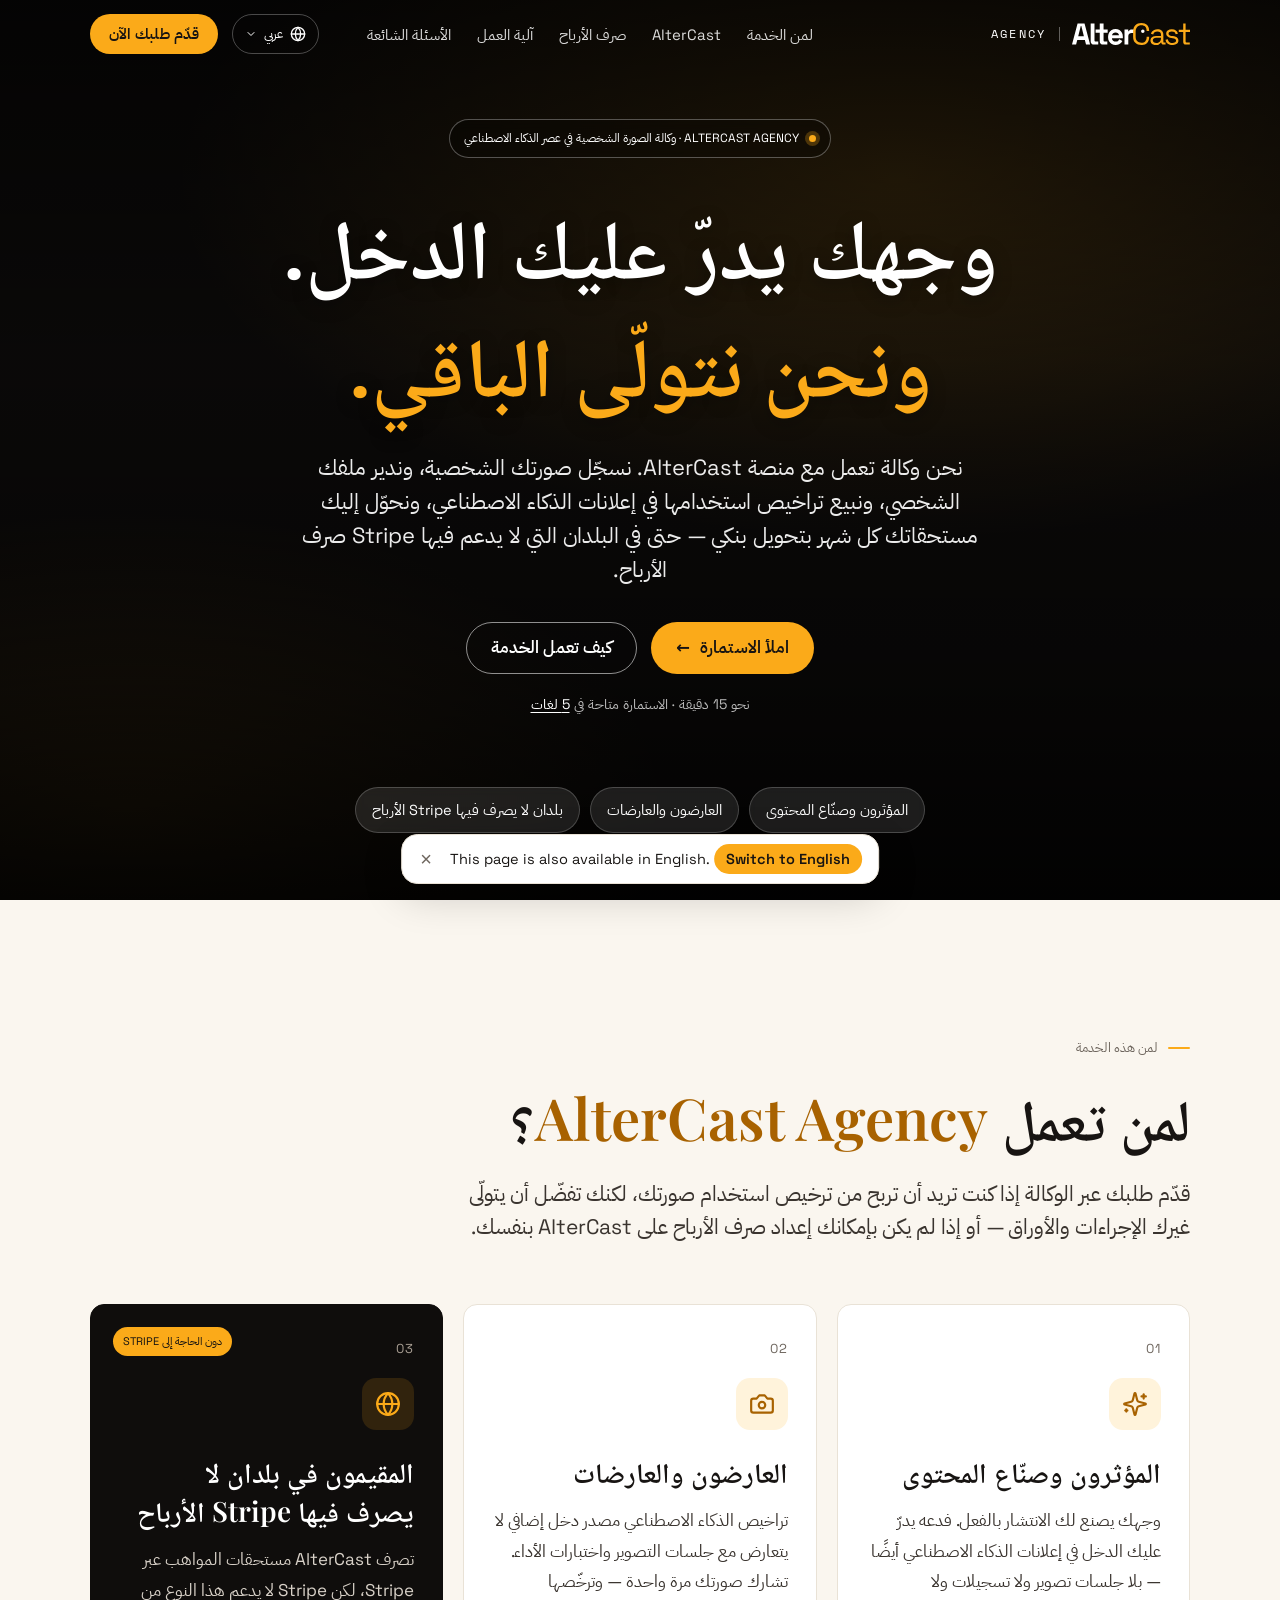
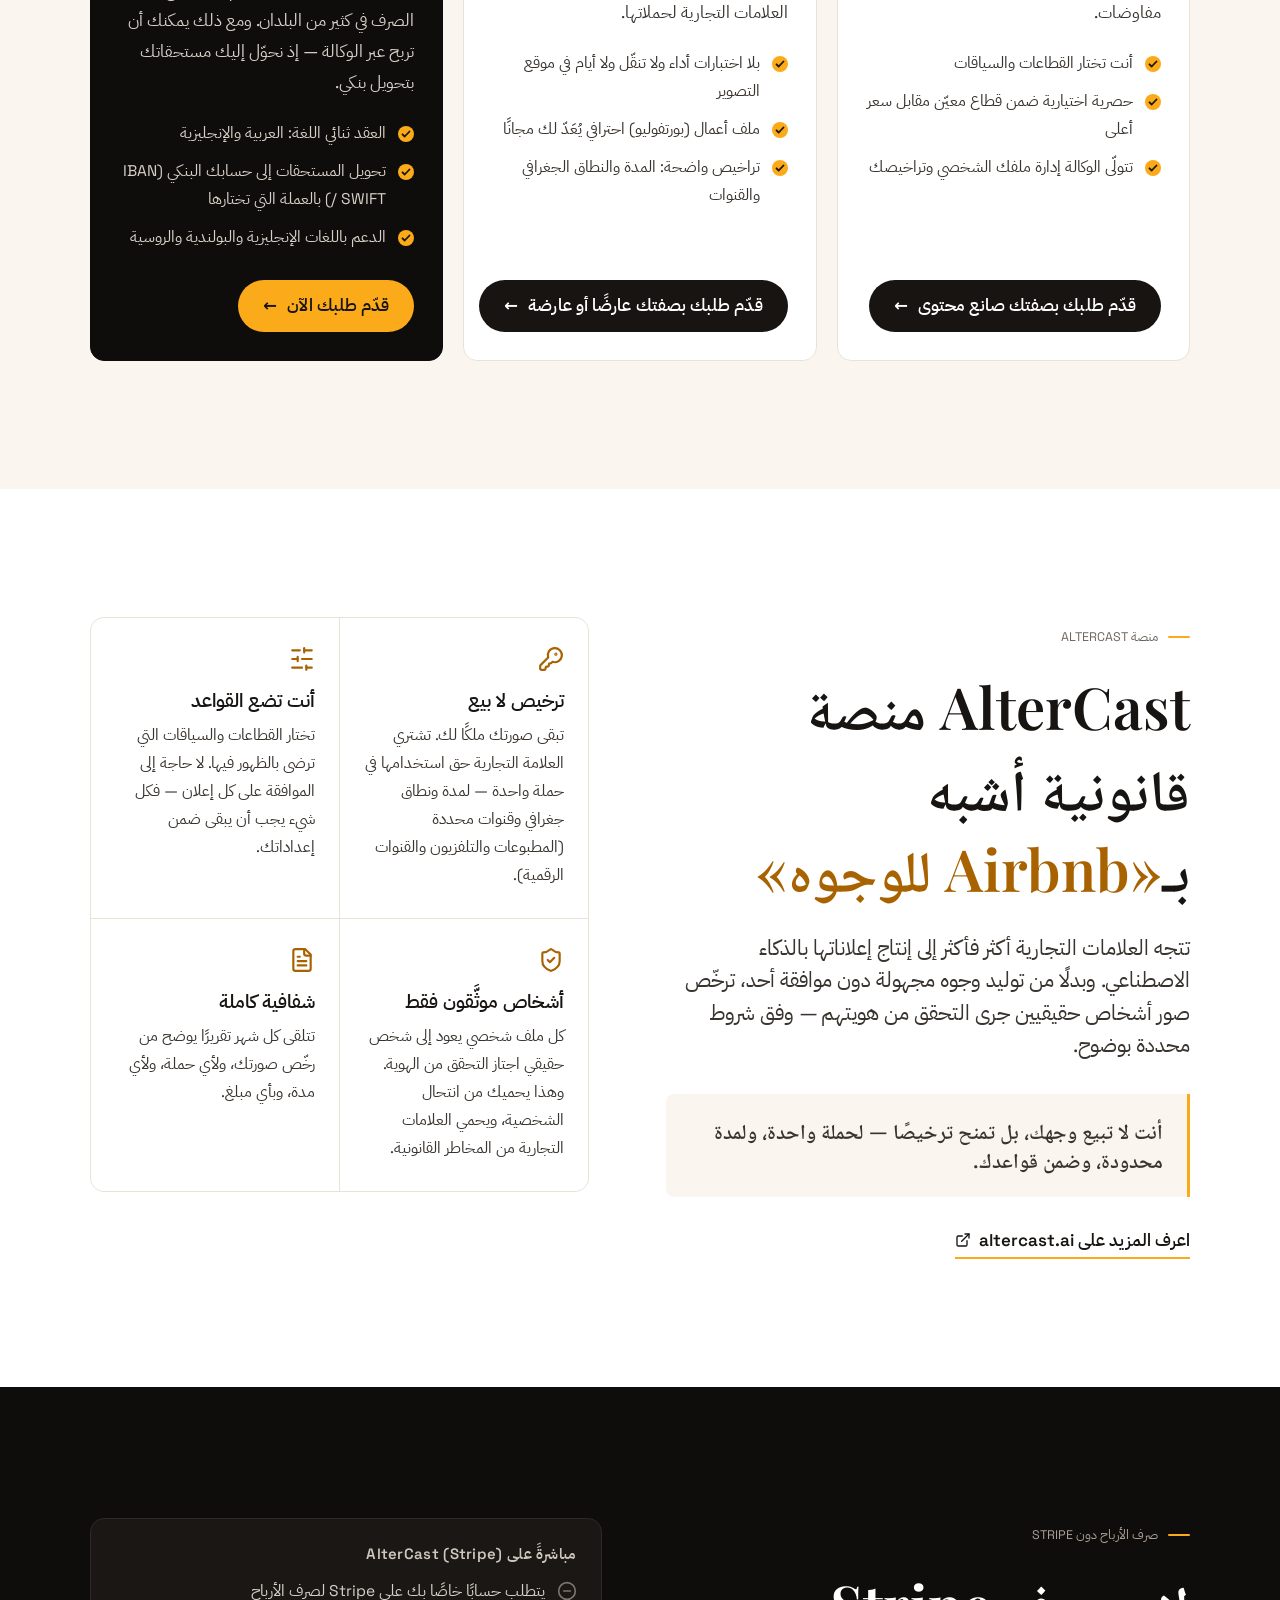
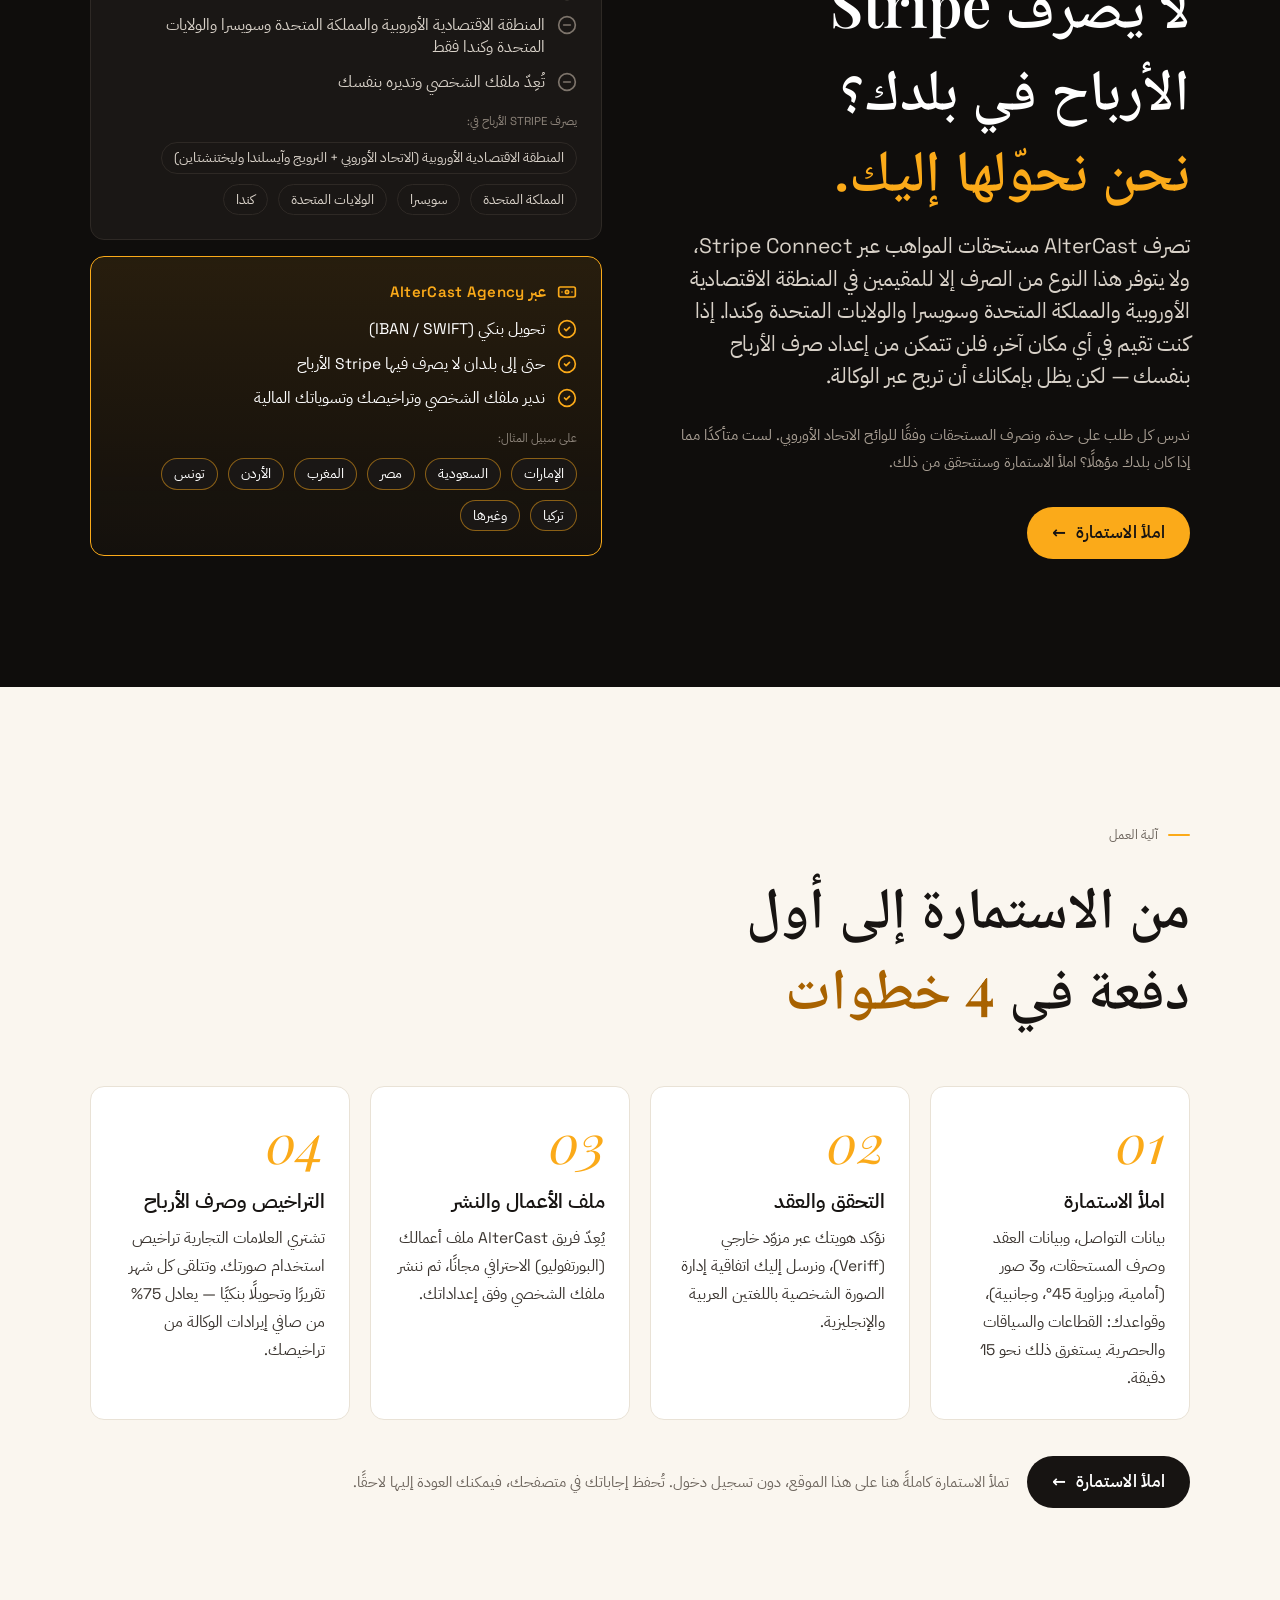
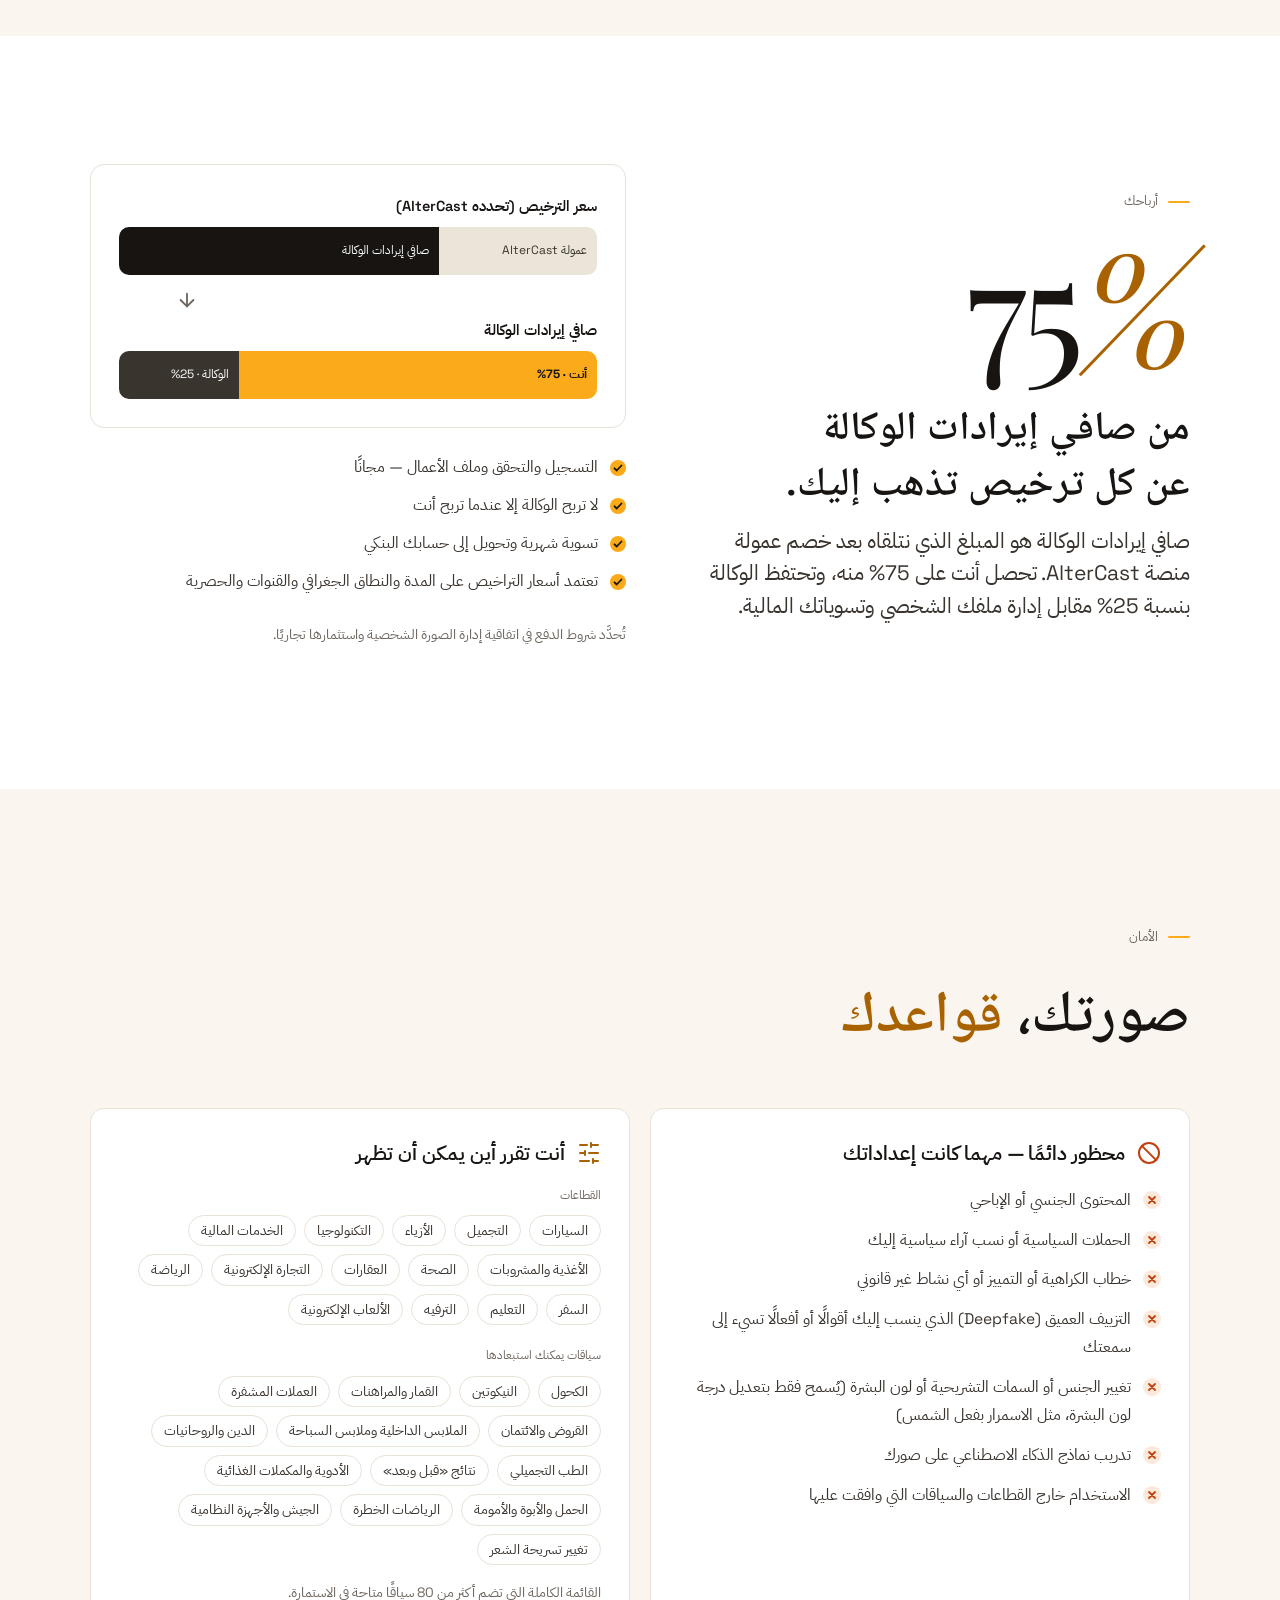
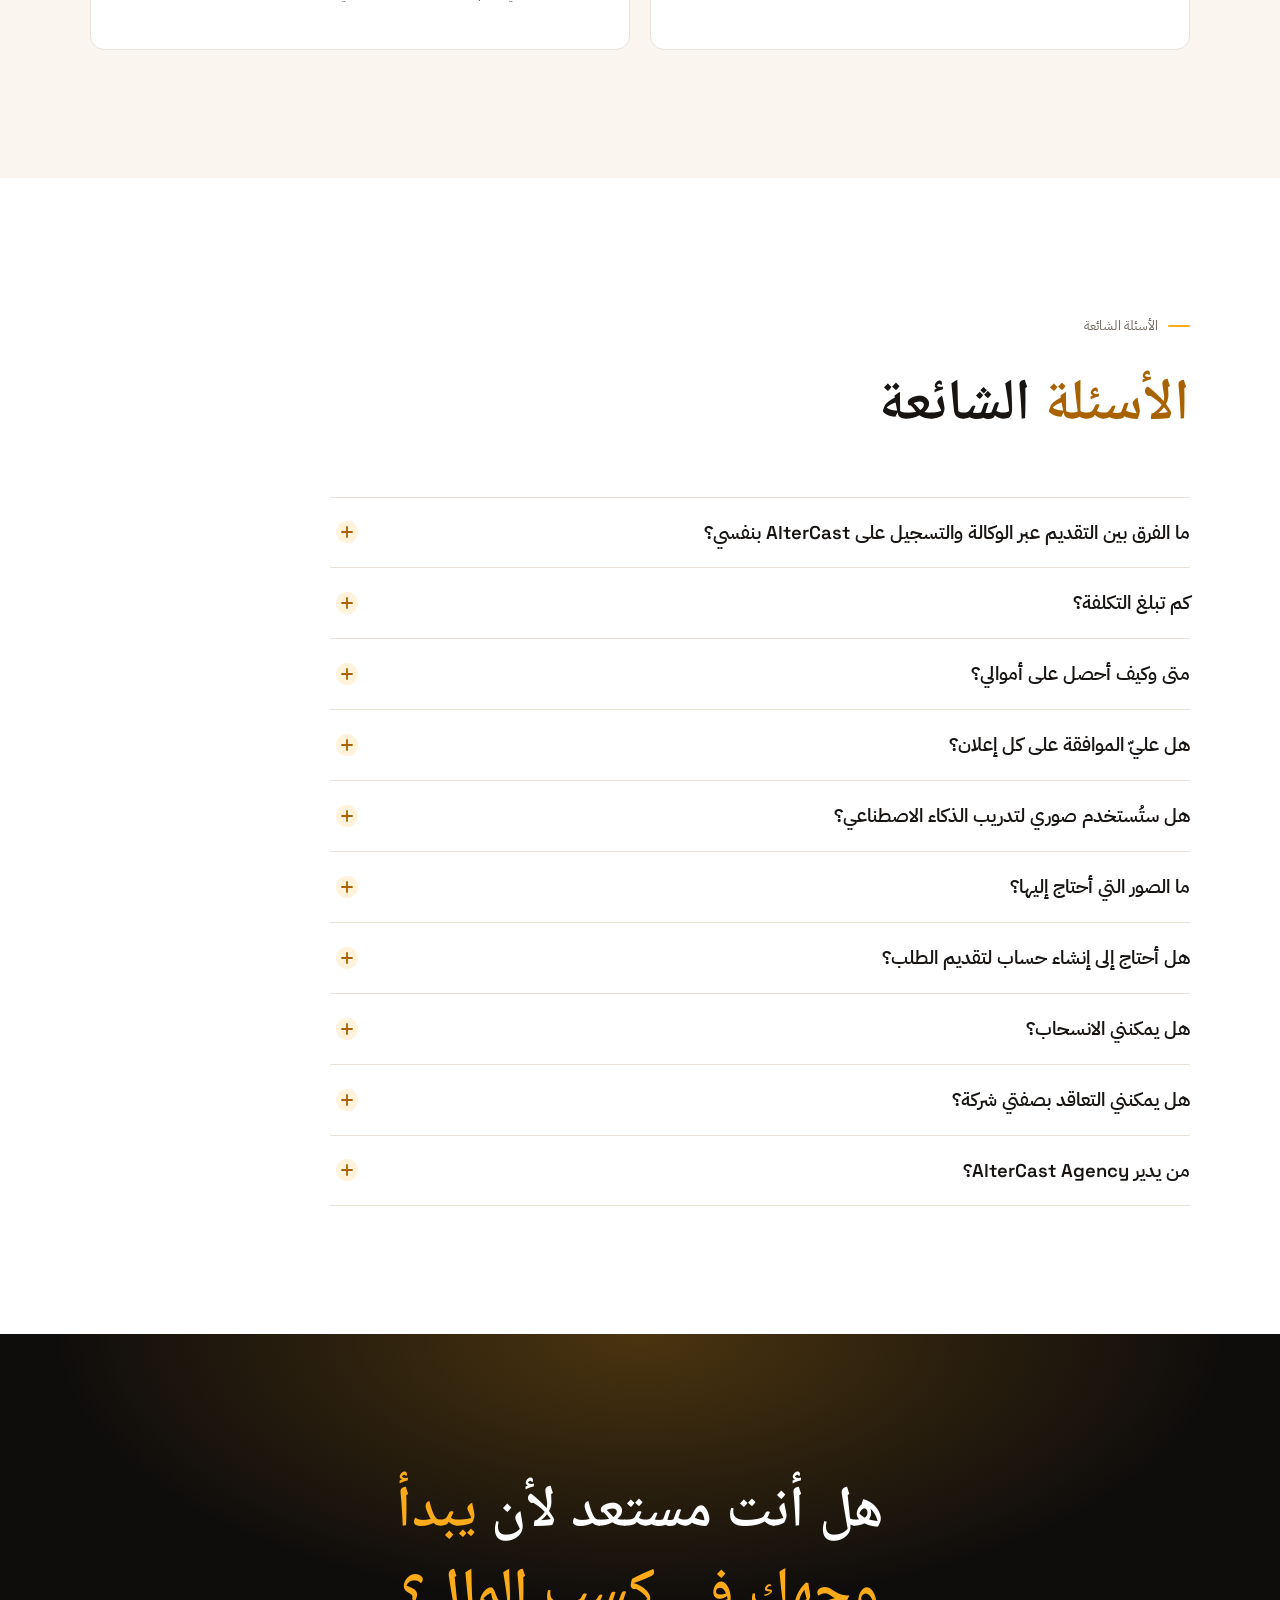
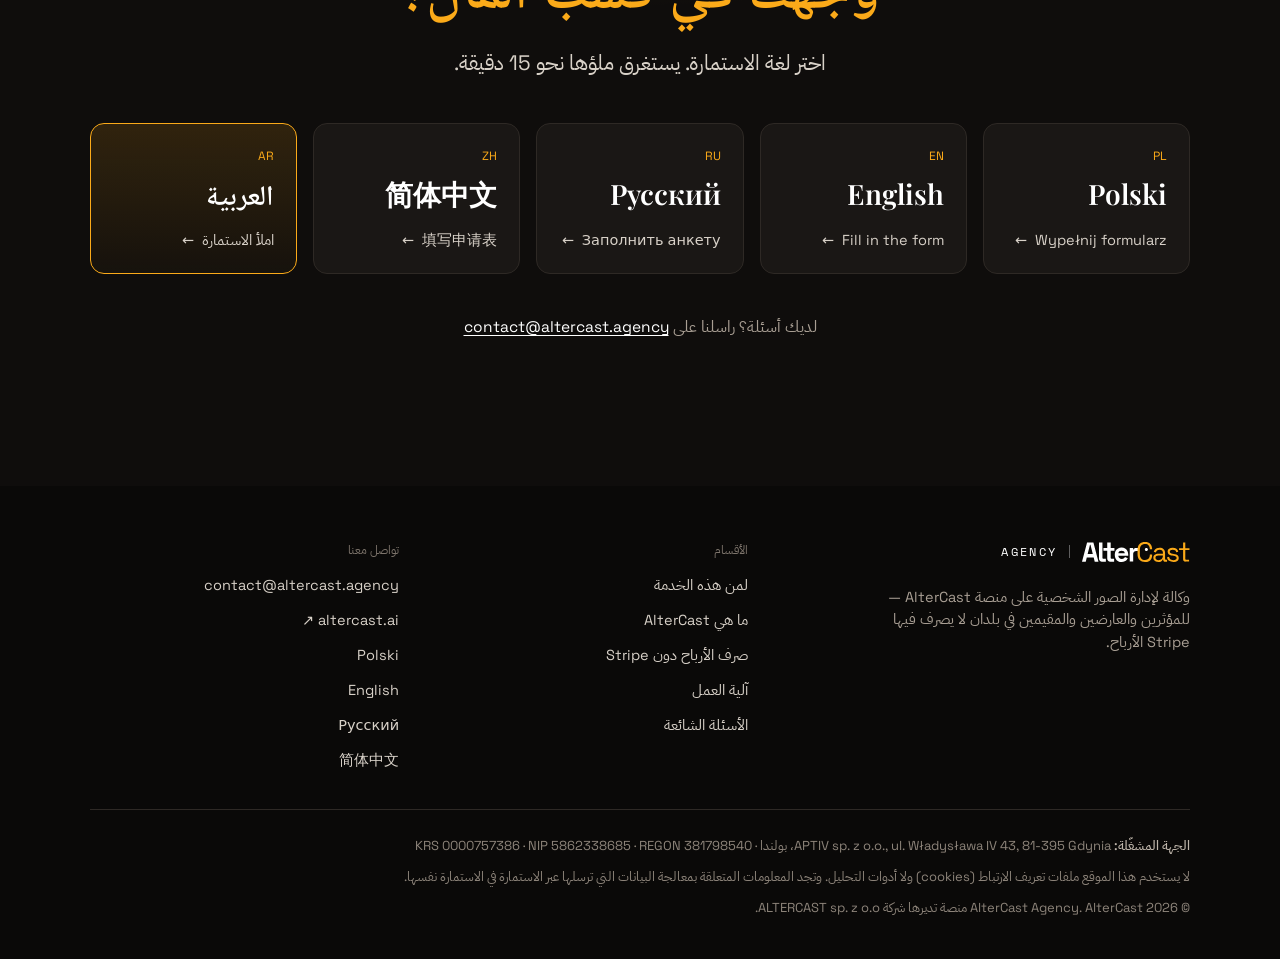
==== ar/index.html @ 8bc65390 "Add Arabic landing page" ====
<!doctype html>
<html lang="ar" dir="rtl" data-lang="ar" class="no-js">
<head>
<meta charset="utf-8">
<meta name="viewport" content="width=device-width, initial-scale=1, viewport-fit=cover">
<title>AlterCast Agency — اربح من ترخيص استخدام صورتك في إعلانات الذكاء الاصطناعي</title>
<meta name="description" content="وكالة تعمل مع منصة AlterCast. نسجّل صورتك الشخصية وندير ملفك الشخصي، ونبيع تراخيص استخدامها في إعلانات الذكاء الاصطناعي، ونحوّل مستحقاتك إلى حسابك البنكي — حتى في البلدان التي لا يدعم فيها Stripe صرف الأرباح.">
<link rel="canonical" href="https://altercast.agency/ar/">
<link rel="alternate" hreflang="pl" href="https://altercast.agency/">
<link rel="alternate" hreflang="en" href="https://altercast.agency/en/">
<link rel="alternate" hreflang="ru" href="https://altercast.agency/ru/">
<link rel="alternate" hreflang="zh-Hans" href="https://altercast.agency/zh/">
<link rel="alternate" hreflang="ar" href="https://altercast.agency/ar/">
<link rel="alternate" hreflang="x-default" href="https://altercast.agency/en/">
<meta name="theme-color" content="#0f0d0c">
<meta property="og:type" content="website">
<meta property="og:site_name" content="AlterCast Agency">
<meta property="og:title" content="AlterCast Agency — اربح من ترخيص استخدام صورتك في إعلانات الذكاء الاصطناعي">
<meta property="og:description" content="وكالة تعمل مع منصة AlterCast. نسجّل صورتك الشخصية وندير ملفك الشخصي، ونبيع تراخيص استخدامها في إعلانات الذكاء الاصطناعي، ونحوّل مستحقاتك إلى حسابك البنكي — حتى في البلدان التي لا يدعم فيها Stripe صرف الأرباح.">
<meta property="og:url" content="https://altercast.agency/ar/">
<meta property="og:locale" content="ar_AR">
<meta property="og:image" content="https://altercast.agency/assets/og-ar.png">
<meta property="og:image:width" content="1200">
<meta property="og:image:height" content="630">
<meta name="twitter:card" content="summary_large_image">
<link rel="icon" type="image/svg+xml" href="../assets/icon.svg">
<link rel="apple-touch-icon" href="../assets/apple-touch-icon.png">
<link rel="preload" href="../assets/fonts/noto-naskh-arabic-arabic-wght-normal.woff2" as="font" type="font/woff2" crossorigin>
<link rel="preload" href="../assets/fonts/ibm-plex-sans-arabic-arabic-400-normal.woff2" as="font" type="font/woff2" crossorigin>
<link rel="stylesheet" href="../assets/style.css?v=20261016a">
<script type="application/ld+json">{"@context":"https://schema.org","@type":"Organization","name":"AlterCast Agency","url":"https://altercast.agency/","email":"contact@altercast.agency","legalName":"APTIV sp. z o.o.","address":{"@type":"PostalAddress","streetAddress":"ul. Władysława IV 43","postalCode":"81-395","addressLocality":"Gdynia","addressCountry":"PL"}}</script>
</head>
<body>
<svg width="0" height="0" style="position:absolute" aria-hidden="true"><symbol id="ac-logo" viewBox="0 0 1104 205"><g fill="var(--logo-wordmark, #231f20)"><path d="M0 201.273L51.9676 3.97577H116.865L168.832 201.273H130.541L119.849 157.788H48.9838L38.2919 201.273H0ZM57.6865 123.497H110.649L86.7784 27.3333H81.8054L57.9351 123.497H57.6865Z"/><path d="M289.675 201.273C280.475 201.273 273.016 198.291 267.297 192.576C261.578 186.861 258.594 179.158 258.594 169.715V90.9455H219.805V61.6242H258.594V3.97577H294.151V61.3758H332.443V90.697H294.151V163.503C294.151 169.218 296.886 171.952 302.108 171.952H329.211V201.273H289.675Z"/><path d="M174.054 61.3758V3.97577H209.611V163.503C209.611 169.218 212.346 171.952 217.568 171.952H244.67V201.273H205.135C195.935 201.273 188.476 198.291 182.757 192.576C177.038 186.861 174.054 179.158 174.054 169.715V61.3758Z"/><path d="M406.789 205C392.865 205 380.681 202.018 369.989 196.055C359.297 190.091 351.092 181.891 345.124 170.958C339.157 160.024 336.173 147.352 336.173 132.691V129.212C336.173 114.551 339.157 101.879 344.876 90.9454C350.594 80.2606 358.8 71.8121 369.492 65.8485C379.935 59.8848 392.119 56.903 406.043 56.903C419.967 56.903 431.654 59.8848 441.849 66.097C452.043 72.3091 460 80.7576 465.47 91.4424C471.189 102.127 473.924 114.8 473.924 128.964V141.139H372.227C372.724 150.83 376.205 158.533 382.919 164.497C389.632 170.461 397.838 173.442 407.784 173.442C417.73 173.442 425.189 171.206 429.665 166.982C434.389 162.758 437.87 157.788 440.357 152.57L469.448 167.727C466.713 172.697 462.984 177.915 458.011 183.63C453.038 189.345 446.324 194.315 438.119 198.291C429.913 202.267 419.221 204.255 406.54 204.255L406.789 205ZM372.724 115.297H438.119C437.373 107.097 434.14 100.636 428.421 95.9151C422.703 90.9454 415.243 88.7091 406.043 88.7091C396.843 88.7091 388.886 91.1939 383.167 95.9151C377.449 100.885 373.967 107.345 372.724 115.297Z"/><path d="M489.34 201.273V61.3758H524.4V77.0303H529.373C531.362 71.3152 534.843 67.3394 539.567 64.6061C544.292 61.8727 550.011 60.6303 556.227 60.6303H580.346V92.1879H555.73C546.778 92.1879 539.319 94.6727 533.351 99.3939C527.632 104.115 524.649 111.57 524.649 121.509V201.024H489.092L489.34 201.273Z"/><path d="M659.914 92.6848C668.702 92.6848 675.827 85.5648 675.827 76.7818C675.827 67.9988 668.702 60.8788 659.914 60.8788C651.125 60.8788 644 67.9988 644 76.7818C644 85.5648 651.125 92.6848 659.914 92.6848Z"/></g><g fill="var(--logo-accent, #fbaa19)"><path d="M646.486 205C622.865 205 604.216 198.291 590.292 184.624C576.367 170.958 569.405 151.079 569.405 124.988V80.0121C569.405 53.9212 576.367 34.0424 590.292 20.3758C604.216 6.70909 622.865 0 646.486 0C670.108 0 687.762 6.46061 700.194 19.3818C712.627 32.303 718.843 50.1939 718.843 72.5576V74.0485H695.47V71.8121C695.47 56.903 691.492 44.7273 683.535 35.2848C675.578 25.8424 663.146 21.1212 646.486 21.1212C629.827 21.1212 616.649 26.3394 607.2 36.5273C597.751 46.7151 593.027 61.1273 593.027 79.5152V125.733C593.027 144.121 597.751 158.533 607.2 168.721C616.649 178.909 629.578 184.127 646.486 184.127C663.394 184.127 675.578 179.406 683.535 169.964C691.492 160.521 695.47 148.345 695.47 133.436V128.964H718.843V132.691C718.843 155.303 712.627 172.945 700.194 185.867C687.762 198.788 669.859 205.248 646.486 205.248V205Z"/><path d="M782.497 205C772.8 205 764.097 203.261 756.389 200.03C748.432 196.552 742.216 191.83 737.74 185.37C733.265 178.909 731.027 171.206 731.027 162.012C731.027 152.818 733.265 144.867 737.74 138.655C742.216 132.442 748.432 127.97 756.389 124.739C764.346 121.758 773.048 120.018 782.994 120.018H829.492V109.83C829.492 100.139 826.508 92.4364 820.789 86.7212C815.07 81.0061 806.616 78.2727 795.178 78.2727C783.74 78.2727 775.535 81.0061 769.319 86.2242C763.103 91.6909 758.876 98.6485 756.638 107.842L735.751 101.133C737.989 93.4303 741.47 86.4727 746.443 80.2606C751.416 74.0485 757.881 68.8303 766.086 65.103C774.292 61.3758 783.989 59.3879 795.427 59.3879C813.081 59.3879 826.757 63.8606 836.703 73.0545C846.4 82.2485 851.373 94.9212 851.373 111.57V173.939C851.373 179.655 854.108 182.388 859.33 182.388H872.011V201.273H852.616C846.4 201.273 841.427 199.533 837.697 196.055C833.967 192.576 831.978 187.855 831.978 182.139V180.648H828.497C826.508 184.127 823.773 187.855 820.292 191.83C816.811 195.806 812.086 198.788 806.119 201.521C800.151 204.006 792.194 205.248 782.746 205.248L782.497 205ZM784.984 185.867C798.162 185.867 808.854 181.891 817.059 174.188C825.265 166.485 829.243 155.552 829.243 141.388V138.406H783.492C774.54 138.406 767.33 140.394 761.611 144.121C755.892 147.848 752.908 153.812 752.908 161.515C752.908 169.218 755.892 175.182 761.859 179.655C767.827 184.127 775.535 186.115 784.735 186.115L784.984 185.867Z"/><path d="M936.411 205C919.254 205 904.832 201.024 893.146 193.073C881.459 185.121 874.249 172.697 871.762 155.552L892.897 150.83C894.389 159.776 897.124 166.982 901.351 172.2C905.578 177.418 910.551 181.145 916.768 183.133C922.984 185.37 929.449 186.364 936.411 186.364C946.854 186.364 954.811 184.376 961.027 180.152C967.243 175.927 969.978 170.461 969.978 163.503C969.978 156.545 966.995 151.327 961.276 148.345C955.557 145.364 947.6 143.127 937.654 141.139L925.968 139.152C917.016 137.661 909.059 135.176 901.6 132.194C894.141 129.212 888.422 124.739 884.195 119.273C879.968 113.806 877.73 107.097 877.73 98.6485C877.73 86.2243 882.454 76.5333 892.151 69.5758C901.849 62.6182 914.53 59.1394 930.195 59.1394C945.859 59.1394 958.541 62.6182 968.238 69.8242C977.935 76.7818 984.151 86.7212 986.886 99.6424L966 105.109C964.259 95.1697 960.281 88.2121 953.816 84.2364C947.351 80.2606 939.643 78.2727 930.195 78.2727C920.746 78.2727 913.286 80.0121 907.816 83.4909C902.346 86.9697 899.611 92.1879 899.611 98.897C899.611 105.606 902.097 110.327 907.319 113.309C912.541 116.291 919.503 118.776 927.957 120.267L939.643 122.255C949.341 123.994 958.292 126.23 966 129.212C973.708 132.194 979.924 136.418 984.649 141.636C989.373 146.855 991.611 154.309 991.611 163.006C991.611 176.424 986.638 186.861 976.443 194.315C966.497 201.77 952.822 205.249 935.914 205.249L936.411 205Z"/><path d="M1060.98 201.273C1053.03 201.273 1047.06 199.036 1042.83 194.812C1038.61 190.588 1036.37 184.624 1036.37 177.17V82.9939H994.843V63.6121H1036.37V3.97577H1058.75V63.3636H1103.75V82.7455H1058.75V173.442C1058.75 179.158 1061.48 181.891 1066.95 181.891H1097.78V201.024H1061.23L1060.98 201.273Z"/></g></symbol></svg>
<a class="skip" href="#main">انتقل إلى المحتوى</a>
<header class="site-header">
  <div class="wrap">
    <a class="brand" href="./" aria-label="AlterCast Agency"><svg viewBox="0 0 1104 205" role="img" aria-label="AlterCast"><use href="#ac-logo"/></svg><span class="brand-tag">Agency</span></a>
    <nav class="nav" aria-label="Main"><a href="#for-whom">لمن الخدمة</a><a href="#altercast">AlterCast</a><a href="#payouts">صرف الأرباح</a><a href="#how-it-works">آلية العمل</a><a href="#faq">الأسئلة الشائعة</a></nav>
    <div class="header-actions">
      <details class="lang-menu"><summary aria-label="لغة الصفحة: العربية"><svg class="lm-globe" viewBox="0 0 24 24" fill="none" stroke="currentColor" stroke-width="2" stroke-linecap="round" stroke-linejoin="round" aria-hidden="true"><circle cx="12" cy="12" r="10"/><path d="M12 2a14.5 14.5 0 0 0 0 20 14.5 14.5 0 0 0 0-20"/><path d="M2 12h20"/></svg><span lang="ar">عربي</span><svg class="lm-chev" viewBox="0 0 24 24" fill="none" stroke="currentColor" stroke-width="2" stroke-linecap="round" stroke-linejoin="round" aria-hidden="true"><path d="m6 9 6 6 6-6"/></svg></summary><nav class="lang-list" aria-label="لغة الصفحة"><a href="../" hreflang="pl" lang="pl"><span>Polski</span><span class="lc">PL</span></a><a href="../en/" hreflang="en" lang="en"><span>English</span><span class="lc">EN</span></a><a href="../ru/" hreflang="ru" lang="ru"><span>Русский</span><span class="lc">RU</span></a><a href="../zh/" hreflang="zh-Hans" lang="zh-Hans"><span>简体中文</span><span class="lc">ZH</span></a><a href="./" hreflang="ar" lang="ar" aria-current="true"><span>العربية</span><span class="lc">AR</span></a></nav></details>
      <a class="btn btn-sm" href="../ar/form/">قدّم طلبك الآن</a>
    </div>
    <button class="menu-btn" type="button" aria-expanded="false" aria-controls="mobile-panel" aria-label="القائمة"><svg viewBox="0 0 24 24" fill="none" stroke="currentColor" stroke-width="2" stroke-linecap="round" stroke-linejoin="round" aria-hidden="true"><line x1="4" x2="20" y1="6" y2="6"/><line x1="4" x2="20" y1="12" y2="12"/><line x1="4" x2="20" y1="18" y2="18"/></svg></button>
  </div>
  <div class="mobile-panel" id="mobile-panel">
    <a class="m-link" href="#for-whom">لمن هذه الخدمة</a><a class="m-link" href="#altercast">ما هي AlterCast</a><a class="m-link" href="#payouts">صرف الأرباح دون Stripe</a><a class="m-link" href="#how-it-works">آلية العمل</a><a class="m-link" href="#faq">الأسئلة الشائعة</a>
    <a class="btn" href="../ar/form/">املأ الاستمارة <span class="arr" aria-hidden="true">→</span></a>
  </div>
</header>
<main id="main">
<section class="hero" aria-labelledby="hero-title">
  <video autoplay muted loop playsinline preload="metadata" poster="https://altercast.ai/hero-poster.jpg" aria-hidden="true">
    <source src="https://altercast.ai/hero-movie-v2.mp4" type="video/mp4">
  </video>
  <div class="wrap hero-inner">
    <span class="badge"><span class="dot"></span>AlterCast Agency · وكالة الصورة الشخصية في عصر الذكاء الاصطناعي</span>
    <h1 class="h1" id="hero-title"><span>وجهك يدرّ عليك الدخل.</span> <span><em>ونحن نتولّى الباقي.</em></span></h1>
    <p class="hero-sub">نحن وكالة تعمل مع منصة AlterCast. نسجّل صورتك الشخصية، وندير ملفك الشخصي، ونبيع تراخيص استخدامها في إعلانات الذكاء الاصطناعي، ونحوّل إليك مستحقاتك كل شهر بتحويل بنكي — حتى في البلدان التي لا يدعم فيها Stripe صرف الأرباح.</p>
    <div class="hero-ctas">
      <a class="btn" href="../ar/form/">املأ الاستمارة <span class="arr" aria-hidden="true">→</span></a>
      <a class="btn btn-ghost" href="#how-it-works">كيف تعمل الخدمة</a>
    </div>
    <p class="hero-note">نحو 15 دقيقة · الاستمارة متاحة في <a href="#apply">5 لغات</a></p>
    <div class="audience-pills"><a href="#for-whom">المؤثرون وصنّاع المحتوى</a><a href="#for-whom">العارضون والعارضات</a><a href="#payouts">بلدان لا يصرف فيها Stripe الأرباح</a></div>
  </div>
</section>

<section class="section cream" id="for-whom" aria-labelledby="aud-title">
  <div class="wrap">
    <div class="section-head reveal">
      <span class="eyebrow">لمن هذه الخدمة</span>
      <h2 class="h2" id="aud-title">لمن تعمل <em>AlterCast Agency</em>؟</h2>
      <p class="lead">قدّم طلبك عبر الوكالة إذا كنت تريد أن تربح من ترخيص استخدام صورتك، لكنك تفضّل أن يتولّى غيرك الإجراءات والأوراق — أو إذا لم يكن بإمكانك إعداد صرف الأرباح على AlterCast بنفسك.</p>
    </div>
    <div class="cards-3">
    <article class="card reveal">
      
      <span class="card-num">01</span>
      <div class="card-icon"><svg viewBox="0 0 24 24" fill="none" stroke="currentColor" stroke-width="2" stroke-linecap="round" stroke-linejoin="round" aria-hidden="true"><path d="M9.937 15.5A2 2 0 0 0 8.5 14.063l-6.135-1.582a.5.5 0 0 1 0-.962L8.5 9.936A2 2 0 0 0 9.937 8.5l1.582-6.135a.5.5 0 0 1 .963 0L14.063 8.5A2 2 0 0 0 15.5 9.937l6.135 1.581a.5.5 0 0 1 0 .964L15.5 14.063a2 2 0 0 0-1.437 1.437l-1.582 6.135a.5.5 0 0 1-.963 0z"/><path d="M20 3v4"/><path d="M22 5h-4"/><path d="M4 17v2"/><path d="M5 18H3"/></svg></div>
      <h3>المؤثرون وصنّاع المحتوى</h3>
      <p>وجهك يصنع لك الانتشار بالفعل. فدعه يدرّ عليك الدخل في إعلانات الذكاء الاصطناعي أيضًا — بلا جلسات تصوير ولا تسجيلات ولا مفاوضات.</p>
      <ul class="ticks"><li>أنت تختار القطاعات والسياقات</li><li>حصرية اختيارية ضمن قطاع معيّن مقابل سعر أعلى</li><li>تتولّى الوكالة إدارة ملفك الشخصي وتراخيصك</li></ul>
      <a class="btn btn-dark" href="../ar/form/">قدّم طلبك بصفتك صانع محتوى <span class="arr" aria-hidden="true">→</span></a>
    </article>
    <article class="card reveal">
      
      <span class="card-num">02</span>
      <div class="card-icon"><svg viewBox="0 0 24 24" fill="none" stroke="currentColor" stroke-width="2" stroke-linecap="round" stroke-linejoin="round" aria-hidden="true"><path d="M14.5 4h-5L7 7H4a2 2 0 0 0-2 2v9a2 2 0 0 0 2 2h16a2 2 0 0 0 2-2V9a2 2 0 0 0-2-2h-3l-2.5-3z"/><circle cx="12" cy="13" r="3"/></svg></div>
      <h3>العارضون والعارضات</h3>
      <p>تراخيص الذكاء الاصطناعي مصدر دخل إضافي لا يتعارض مع جلسات التصوير واختبارات الأداء. تشارك صورتك مرة واحدة — وترخّصها العلامات التجارية لحملاتها.</p>
      <ul class="ticks"><li>بلا اختبارات أداء ولا تنقّل ولا أيام في موقع التصوير</li><li>ملف أعمال (بورتفوليو) احترافي يُعَدّ لك مجانًا</li><li>تراخيص واضحة: المدة والنطاق الجغرافي والقنوات</li></ul>
      <a class="btn btn-dark" href="../ar/form/">قدّم طلبك بصفتك عارضًا أو عارضة <span class="arr" aria-hidden="true">→</span></a>
    </article>
    <article class="card featured reveal">
      <span class="tag">دون الحاجة إلى Stripe</span>
      <span class="card-num">03</span>
      <div class="card-icon"><svg viewBox="0 0 24 24" fill="none" stroke="currentColor" stroke-width="2" stroke-linecap="round" stroke-linejoin="round" aria-hidden="true"><circle cx="12" cy="12" r="10"/><path d="M12 2a14.5 14.5 0 0 0 0 20 14.5 14.5 0 0 0 0-20"/><path d="M2 12h20"/></svg></div>
      <h3>المقيمون في بلدان لا يصرف فيها Stripe الأرباح</h3>
      <p>تصرف AlterCast مستحقات المواهب عبر Stripe، لكن Stripe لا يدعم هذا النوع من الصرف في كثير من البلدان. ومع ذلك يمكنك أن تربح عبر الوكالة — إذ نحوّل إليك مستحقاتك بتحويل بنكي.</p>
      <ul class="ticks"><li>العقد ثنائي اللغة: العربية والإنجليزية</li><li>تحويل المستحقات إلى حسابك البنكي (IBAN / SWIFT) بالعملة التي تختارها</li><li>الدعم باللغات الإنجليزية والبولندية والروسية</li></ul>
      <a class="btn" href="../ar/form/">قدّم طلبك الآن <span class="arr" aria-hidden="true">→</span></a>
    </article>
    </div>
  </div>
</section>

<section class="section" id="altercast" aria-labelledby="about-title">
  <div class="wrap about">
    <div class="reveal">
      <span class="eyebrow">منصة AlterCast</span>
      <h2 class="h2" id="about-title">AlterCast منصة قانونية أشبه بـ<em>«Airbnb للوجوه»</em></h2>
      <p class="lead" style="margin-top:22px">تتجه العلامات التجارية أكثر فأكثر إلى إنتاج إعلاناتها بالذكاء الاصطناعي. وبدلًا من توليد وجوه مجهولة دون موافقة أحد، ترخّص صور أشخاص حقيقيين جرى التحقق من هويتهم — وفق شروط محددة بوضوح.</p>
      <blockquote class="about-quote">أنت لا تبيع وجهك، بل تمنح ترخيصًا — لحملة واحدة، ولمدة محدودة، وضمن قواعدك.</blockquote>
      <a class="link-arrow" href="https://altercast.ai/" target="_blank" rel="noopener">اعرف المزيد على altercast.ai <svg width="16" height="16" viewBox="0 0 24 24" fill="none" stroke="currentColor" stroke-width="2" stroke-linecap="round" stroke-linejoin="round" aria-hidden="true"><path d="M15 3h6v6"/><path d="M10 14 21 3"/><path d="M18 13v6a2 2 0 0 1-2 2H5a2 2 0 0 1-2-2V8a2 2 0 0 1 2-2h6"/></svg></a>
    </div>
    <div class="features reveal"><div class="feature"><div class="f-ico"><svg viewBox="0 0 24 24" fill="none" stroke="currentColor" stroke-width="2" stroke-linecap="round" stroke-linejoin="round" aria-hidden="true"><path d="M2.586 17.414A2 2 0 0 0 2 18.828V21a1 1 0 0 0 1 1h3a1 1 0 0 0 1-1v-1a1 1 0 0 1 1-1h1a1 1 0 0 0 1-1v-1a1 1 0 0 1 1-1h.172a2 2 0 0 0 1.414-.586l.814-.814a6.5 6.5 0 1 0-4-4z"/><circle cx="16.5" cy="7.5" r=".5" fill="currentColor"/></svg></div><h3>ترخيص لا بيع</h3><p>تبقى صورتك ملكًا لك. تشتري العلامة التجارية حق استخدامها في حملة واحدة — لمدة ونطاق جغرافي وقنوات محددة (المطبوعات والتلفزيون والقنوات الرقمية).</p></div><div class="feature"><div class="f-ico"><svg viewBox="0 0 24 24" fill="none" stroke="currentColor" stroke-width="2" stroke-linecap="round" stroke-linejoin="round" aria-hidden="true"><line x1="21" x2="14" y1="4" y2="4"/><line x1="10" x2="3" y1="4" y2="4"/><line x1="21" x2="12" y1="12" y2="12"/><line x1="8" x2="3" y1="12" y2="12"/><line x1="21" x2="16" y1="20" y2="20"/><line x1="12" x2="3" y1="20" y2="20"/><line x1="14" x2="14" y1="2" y2="6"/><line x1="8" x2="8" y1="10" y2="14"/><line x1="16" x2="16" y1="18" y2="22"/></svg></div><h3>أنت تضع القواعد</h3><p>تختار القطاعات والسياقات التي ترضى بالظهور فيها. لا حاجة إلى الموافقة على كل إعلان — فكل شيء يجب أن يبقى ضمن إعداداتك.</p></div><div class="feature"><div class="f-ico"><svg viewBox="0 0 24 24" fill="none" stroke="currentColor" stroke-width="2" stroke-linecap="round" stroke-linejoin="round" aria-hidden="true"><path d="M20 13c0 5-3.5 7.5-7.66 8.95a1 1 0 0 1-.67-.01C7.5 20.5 4 18 4 13V6a1 1 0 0 1 1-1c2 0 4.5-1.2 6.24-2.72a1.17 1.17 0 0 1 1.52 0C14.51 3.81 17 5 19 5a1 1 0 0 1 1 1z"/><path d="m9 12 2 2 4-4"/></svg></div><h3>أشخاص موثَّقون فقط</h3><p>كل ملف شخصي يعود إلى شخص حقيقي اجتاز التحقق من الهوية. وهذا يحميك من انتحال الشخصية، ويحمي العلامات التجارية من المخاطر القانونية.</p></div><div class="feature"><div class="f-ico"><svg viewBox="0 0 24 24" fill="none" stroke="currentColor" stroke-width="2" stroke-linecap="round" stroke-linejoin="round" aria-hidden="true"><path d="M15 2H6a2 2 0 0 0-2 2v16a2 2 0 0 0 2 2h12a2 2 0 0 0 2-2V7Z"/><path d="M14 2v4a2 2 0 0 0 2 2h4"/><path d="M10 9H8"/><path d="M16 13H8"/><path d="M16 17H8"/></svg></div><h3>شفافية كاملة</h3><p>تتلقى كل شهر تقريرًا يوضح من رخّص صورتك، ولأي حملة، ولأي مدة، وبأي مبلغ.</p></div></div>
  </div>
</section>

<section class="section on-dark" id="payouts" aria-labelledby="pay-title">
  <div class="wrap payout-grid">
    <div class="reveal">
      <span class="eyebrow">صرف الأرباح دون Stripe</span>
      <h2 class="h2" id="pay-title">لا يصرف Stripe الأرباح في بلدك؟ <em>نحن نحوّلها إليك.</em></h2>
      <p class="lead" style="margin-top:22px">تصرف AlterCast مستحقات المواهب عبر Stripe Connect، ولا يتوفر هذا النوع من الصرف إلا للمقيمين في المنطقة الاقتصادية الأوروبية والمملكة المتحدة وسويسرا والولايات المتحدة وكندا. إذا كنت تقيم في أي مكان آخر، فلن تتمكن من إعداد صرف الأرباح بنفسك — لكن يظل بإمكانك أن تربح عبر الوكالة.</p>
      <p class="payout-note">ندرس كل طلب على حدة، ونصرف المستحقات وفقًا للوائح الاتحاد الأوروبي. لست متأكدًا مما إذا كان بلدك مؤهلًا؟ املأ الاستمارة وسنتحقق من ذلك.</p>
      <div class="payout-cta"><a class="btn" href="../ar/form/">املأ الاستمارة <span class="arr" aria-hidden="true">→</span></a></div>
    </div>
    <div class="compare reveal">
      <div class="compare-card muted">
        <h3>مباشرةً على AlterCast (Stripe)</h3>
        <ul><li><svg viewBox="0 0 24 24" fill="none" stroke="currentColor" stroke-width="2" stroke-linecap="round" stroke-linejoin="round" aria-hidden="true"><circle cx="12" cy="12" r="10"/><path d="M8 12h8"/></svg><span>يتطلب حسابًا خاصًا بك على Stripe لصرف الأرباح</span></li><li><svg viewBox="0 0 24 24" fill="none" stroke="currentColor" stroke-width="2" stroke-linecap="round" stroke-linejoin="round" aria-hidden="true"><circle cx="12" cy="12" r="10"/><path d="M8 12h8"/></svg><span>المنطقة الاقتصادية الأوروبية والمملكة المتحدة وسويسرا والولايات المتحدة وكندا فقط</span></li><li><svg viewBox="0 0 24 24" fill="none" stroke="currentColor" stroke-width="2" stroke-linecap="round" stroke-linejoin="round" aria-hidden="true"><circle cx="12" cy="12" r="10"/><path d="M8 12h8"/></svg><span>تُعِدّ ملفك الشخصي وتديره بنفسك</span></li></ul>
        <div class="region-row"><span class="region-label">يصرف Stripe الأرباح في:</span><span class="chip">المنطقة الاقتصادية الأوروبية (الاتحاد الأوروبي + النرويج وآيسلندا وليختنشتاين)</span><span class="chip">المملكة المتحدة</span><span class="chip">سويسرا</span><span class="chip">الولايات المتحدة</span><span class="chip">كندا</span></div>
      </div>
      <div class="compare-card best">
        <h3><svg width="20" height="20" viewBox="0 0 24 24" fill="none" stroke="currentColor" stroke-width="2" stroke-linecap="round" stroke-linejoin="round" aria-hidden="true"><rect width="20" height="12" x="2" y="6" rx="2"/><circle cx="12" cy="12" r="2"/><path d="M6 12h.01M18 12h.01"/></svg>عبر AlterCast Agency</h3>
        <ul><li><svg viewBox="0 0 24 24" fill="none" stroke="currentColor" stroke-width="2" stroke-linecap="round" stroke-linejoin="round" aria-hidden="true"><circle cx="12" cy="12" r="10"/><path d="m9 12 2 2 4-4"/></svg><span>تحويل بنكي (IBAN / SWIFT)</span></li><li><svg viewBox="0 0 24 24" fill="none" stroke="currentColor" stroke-width="2" stroke-linecap="round" stroke-linejoin="round" aria-hidden="true"><circle cx="12" cy="12" r="10"/><path d="m9 12 2 2 4-4"/></svg><span>حتى إلى بلدان لا يصرف فيها Stripe الأرباح</span></li><li><svg viewBox="0 0 24 24" fill="none" stroke="currentColor" stroke-width="2" stroke-linecap="round" stroke-linejoin="round" aria-hidden="true"><circle cx="12" cy="12" r="10"/><path d="m9 12 2 2 4-4"/></svg><span>ندير ملفك الشخصي وتراخيصك وتسوياتك المالية</span></li></ul>
        <div class="region-row"><span class="region-label">على سبيل المثال:</span><span class="chip ok">الإمارات</span><span class="chip ok">السعودية</span><span class="chip ok">مصر</span><span class="chip ok">المغرب</span><span class="chip ok">الأردن</span><span class="chip ok">تونس</span><span class="chip ok">تركيا</span><span class="chip ok">وغيرها</span></div>
      </div>
    </div>
  </div>
</section>

<section class="section cream" id="how-it-works" aria-labelledby="how-title">
  <div class="wrap">
    <div class="section-head reveal">
      <span class="eyebrow">آلية العمل</span>
      <h2 class="h2" id="how-title">من الاستمارة إلى أول دفعة في <em>4 خطوات</em></h2>
    </div>
    <ol class="steps" style="list-style:none;margin:0;padding:0"><li class="step reveal"><div class="step-n">01</div><h3>املأ الاستمارة</h3><p>بيانات التواصل، وبيانات العقد وصرف المستحقات، و3 صور (أمامية، وبزاوية 45°، وجانبية)، وقواعدك: القطاعات والسياقات والحصرية. يستغرق ذلك نحو 15 دقيقة.</p></li><li class="step reveal"><div class="step-n">02</div><h3>التحقق والعقد</h3><p>نؤكد هويتك عبر مزوّد خارجي (Veriff)، ونرسل إليك اتفاقية إدارة الصورة الشخصية باللغتين العربية والإنجليزية.</p></li><li class="step reveal"><div class="step-n">03</div><h3>ملف الأعمال والنشر</h3><p>يُعِدّ فريق AlterCast ملف أعمالك (البورتفوليو) الاحترافي مجانًا، ثم ننشر ملفك الشخصي وفق إعداداتك.</p></li><li class="step reveal"><div class="step-n">04</div><h3>التراخيص وصرف الأرباح</h3><p>تشتري العلامات التجارية تراخيص استخدام صورتك. وتتلقى كل شهر تقريرًا وتحويلًا بنكيًا — يعادل 75% من صافي إيرادات الوكالة من تراخيصك.</p></li></ol>
    <div class="steps-foot reveal">
      <a class="btn btn-dark" href="../ar/form/">املأ الاستمارة <span class="arr" aria-hidden="true">→</span></a>
      <p>تملأ الاستمارة كاملةً هنا على هذا الموقع، دون تسجيل دخول. تُحفظ إجاباتك في متصفحك، فيمكنك العودة إليها لاحقًا.</p>
    </div>
  </div>
</section>

<section class="section" aria-labelledby="earn-title">
  <div class="wrap earn">
    <div class="reveal">
      <span class="eyebrow">أرباحك</span>
      <div class="big-num" aria-hidden="true">75<em>%</em></div>
      <h2 class="h2" id="earn-title" style="font-size:clamp(28px,3.6vw,40px);margin-top:14px"><span class="visually-hidden">75% </span>من صافي إيرادات الوكالة عن كل ترخيص تذهب إليك.</h2>
      <p class="lead" style="margin-top:18px">صافي إيرادات الوكالة هو المبلغ الذي نتلقاه بعد خصم عمولة منصة AlterCast. تحصل أنت على 75% منه، وتحتفظ الوكالة بنسبة 25% مقابل إدارة ملفك الشخصي وتسوياتك المالية.</p>
    </div>
    <div class="reveal">
      <div class="split" role="img" aria-label="سعر الترخيص (تحدده AlterCast): عمولة AlterCast + صافي إيرادات الوكالة. صافي إيرادات الوكالة: أنت · 75%, الوكالة · 25%.">
        <div class="split-row">
          <div class="split-label"><strong>سعر الترخيص (تحدده AlterCast)</strong></div>
          <div class="bar"><span class="b-platform" style="width:33%">عمولة AlterCast</span><span class="b-agency-net" style="width:67%">صافي إيرادات الوكالة</span></div>
        </div>
        <div class="split-arrow"><svg viewBox="0 0 24 24" fill="none" stroke="currentColor" stroke-width="2" stroke-linecap="round" stroke-linejoin="round" aria-hidden="true"><path d="M12 5v14"/><path d="m19 12-7 7-7-7"/></svg></div>
        <div class="split-row">
          <div class="split-label"><strong>صافي إيرادات الوكالة</strong></div>
          <div class="bar"><span class="b-you" style="width:75%">أنت · 75%</span><span class="b-agency" style="width:25%">الوكالة · 25%</span></div>
        </div>
      </div>
      <ul class="ticks"><li>التسجيل والتحقق وملف الأعمال — مجانًا</li><li>لا تربح الوكالة إلا عندما تربح أنت</li><li>تسوية شهرية وتحويل إلى حسابك البنكي</li><li>تعتمد أسعار التراخيص على المدة والنطاق الجغرافي والقنوات والحصرية</li></ul>
      <p class="fine">تُحدَّد شروط الدفع في اتفاقية إدارة الصورة الشخصية واستثمارها تجاريًا.</p>
    </div>
  </div>
</section>

<section class="section cream" aria-labelledby="rules-title">
  <div class="wrap">
    <div class="section-head reveal">
      <span class="eyebrow">الأمان</span>
      <h2 class="h2" id="rules-title">صورتك، <em>قواعدك</em></h2>
    </div>
    <div class="rules">
      <div class="rule-box no reveal">
        <h3><svg viewBox="0 0 24 24" fill="none" stroke="currentColor" stroke-width="2" stroke-linecap="round" stroke-linejoin="round" aria-hidden="true"><circle cx="12" cy="12" r="10"/><path d="m4.9 4.9 14.2 14.2"/></svg>محظور دائمًا — مهما كانت إعداداتك</h3>
        <ul class="nolist"><li>المحتوى الجنسي أو الإباحي</li><li>الحملات السياسية أو نسب آراء سياسية إليك</li><li>خطاب الكراهية أو التمييز أو أي نشاط غير قانوني</li><li>التزييف العميق (Deepfake) الذي ينسب إليك أقوالًا أو أفعالًا تسيء إلى سمعتك</li><li>تغيير الجنس أو السمات التشريحية أو لون البشرة (يُسمح فقط بتعديل درجة لون البشرة، مثل الاسمرار بفعل الشمس)</li><li>تدريب نماذج الذكاء الاصطناعي على صورك</li><li>الاستخدام خارج القطاعات والسياقات التي وافقت عليها</li></ul>
      </div>
      <div class="rule-box yes reveal">
        <h3><svg viewBox="0 0 24 24" fill="none" stroke="currentColor" stroke-width="2" stroke-linecap="round" stroke-linejoin="round" aria-hidden="true"><line x1="21" x2="14" y1="4" y2="4"/><line x1="10" x2="3" y1="4" y2="4"/><line x1="21" x2="12" y1="12" y2="12"/><line x1="8" x2="3" y1="12" y2="12"/><line x1="21" x2="16" y1="20" y2="20"/><line x1="12" x2="3" y1="20" y2="20"/><line x1="14" x2="14" y1="2" y2="6"/><line x1="8" x2="8" y1="10" y2="14"/><line x1="16" x2="16" y1="18" y2="22"/></svg>أنت تقرر أين يمكن أن تظهر</h3>
        <div class="chip-group"><h4>القطاعات</h4><div class="chips"><span class="chip">السيارات</span><span class="chip">التجميل</span><span class="chip">الأزياء</span><span class="chip">التكنولوجيا</span><span class="chip">الخدمات المالية</span><span class="chip">الأغذية والمشروبات</span><span class="chip">الصحة</span><span class="chip">العقارات</span><span class="chip">التجارة الإلكترونية</span><span class="chip">الرياضة</span><span class="chip">السفر</span><span class="chip">التعليم</span><span class="chip">الترفيه</span><span class="chip">الألعاب الإلكترونية</span></div></div>
        <div class="chip-group"><h4>سياقات يمكنك استبعادها</h4><div class="chips"><span class="chip">الكحول</span><span class="chip">النيكوتين</span><span class="chip">القمار والمراهنات</span><span class="chip">العملات المشفرة</span><span class="chip">القروض والائتمان</span><span class="chip">الملابس الداخلية وملابس السباحة</span><span class="chip">الدين والروحانيات</span><span class="chip">الطب التجميلي</span><span class="chip">نتائج «قبل وبعد»</span><span class="chip">الأدوية والمكملات الغذائية</span><span class="chip">الحمل والأبوة والأمومة</span><span class="chip">الرياضات الخطرة</span><span class="chip">الجيش والأجهزة النظامية</span><span class="chip">تغيير تسريحة الشعر</span></div></div>
        <p class="fine">القائمة الكاملة التي تضم أكثر من 80 سياقًا متاحة في الاستمارة.</p>
      </div>
    </div>
  </div>
</section>

<section class="section" id="faq" aria-labelledby="faq-title">
  <div class="wrap">
    <div class="section-head reveal">
      <span class="eyebrow">الأسئلة الشائعة</span>
      <h2 class="h2" id="faq-title"><em>الأسئلة</em> الشائعة</h2>
    </div>
    <div class="faq reveal"><details><summary>ما الفرق بين التقديم عبر الوكالة والتسجيل على AlterCast بنفسي؟</summary><div class="answer"><p>يمكنك التسجيل على AlterCast بنفسك إذا كنت تقيم في بلد يدعم فيه Stripe صرف الأرباح. أما عبر الوكالة، فتوكل إلينا كل شيء: إعداد ملفك الشخصي وسياقات الاستخدام والتراخيص، إضافةً إلى جميع التسويات المالية. وإذا كنت تقيم في بلد لا يصرف فيه Stripe الأرباح، فإن الوكالة تتيح لك مع ذلك أن تربح على AlterCast.</p></div></details><details><summary>كم تبلغ التكلفة؟</summary><div class="answer"><p>لا شيء. التسجيل والتحقق وملف أعمالك كلها مجانية. تحتفظ الوكالة بنسبة 25% من صافي إيراداتها من تراخيصك — فنحن لا نربح إلا عندما تربح أنت.</p></div></details><details><summary>متى وكيف أحصل على أموالي؟</summary><div class="answer"><p>نجري التسوية شهريًا استنادًا إلى تقارير المنصة، ونحوّل المبلغ إلى الحساب البنكي الذي تذكره في الاستمارة (IBAN، بالإضافة إلى SWIFT/BIC للحسابات الأجنبية).</p></div></details><details><summary>هل عليّ الموافقة على كل إعلان؟</summary><div class="answer"><p>لا. تحدد قواعدك مسبقًا — القطاعات والسياقات والحصرية — ويجب أن يلتزم بها كل ترخيص.</p></div></details><details><summary>هل ستُستخدم صوري لتدريب الذكاء الاصطناعي؟</summary><div class="answer"><p>لا. تُستخدم صورك للتحقق من الهوية ولإعداد ملف أعمالك. ولا تُشارَك الصور الأصلية مع العلامات التجارية أبدًا.</p></div></details><details><summary>ما الصور التي أحتاج إليها؟</summary><div class="answer"><p>ثلاث صور واضحة: أمامية، وبزاوية 45°، وجانبية. يمكنك رفعها في الاستمارة، أو إرسال رابط، أو ترتيب جلسة تصوير مع فريق AlterCast.</p></div></details><details><summary>هل أحتاج إلى إنشاء حساب لتقديم الطلب؟</summary><div class="answer"><p>لا. تملأ الاستمارة مباشرةً على هذا الموقع دون تسجيل دخول، ويمكنك رفع صورك داخل الاستمارة نفسها.</p></div></details><details><summary>هل يمكنني الانسحاب؟</summary><div class="answer"><p>نعم. يمكن إنهاء الاتفاقية بإشعار مسبق مدته شهر واحد. وعندها نحذف ملفك الشخصي، أما التراخيص التي بِيعت قبل ذلك فتظل سارية حتى انتهاء مدتها.</p></div></details><details><summary>هل يمكنني التعاقد بصفتي شركة؟</summary><div class="answer"><p>نعم. تختار في الاستمارة ما إذا كنت ترخّص استخدام صورتك بصفتك فردًا أو من خلال شركة.</p></div></details><details><summary>من يدير AlterCast Agency؟</summary><div class="answer"><p>تتولّى إدارة AlterCast Agency شركة APTIV sp. z o.o. ومقرها مدينة غدينيا في بولندا — وهي وكالة لإدارة حقوق الصورة الشخصية تعمل مع منصة AlterCast.</p></div></details></div>
  </div>
  <script type="application/ld+json">{"@context":"https://schema.org","@type":"FAQPage","mainEntity":[{"@type":"Question","name":"ما الفرق بين التقديم عبر الوكالة والتسجيل على AlterCast بنفسي؟","acceptedAnswer":{"@type":"Answer","text":"يمكنك التسجيل على AlterCast بنفسك إذا كنت تقيم في بلد يدعم فيه Stripe صرف الأرباح. أما عبر الوكالة، فتوكل إلينا كل شيء: إعداد ملفك الشخصي وسياقات الاستخدام والتراخيص، إضافةً إلى جميع التسويات المالية. وإذا كنت تقيم في بلد لا يصرف فيه Stripe الأرباح، فإن الوكالة تتيح لك مع ذلك أن تربح على AlterCast."}},{"@type":"Question","name":"كم تبلغ التكلفة؟","acceptedAnswer":{"@type":"Answer","text":"لا شيء. التسجيل والتحقق وملف أعمالك كلها مجانية. تحتفظ الوكالة بنسبة 25% من صافي إيراداتها من تراخيصك — فنحن لا نربح إلا عندما تربح أنت."}},{"@type":"Question","name":"متى وكيف أحصل على أموالي؟","acceptedAnswer":{"@type":"Answer","text":"نجري التسوية شهريًا استنادًا إلى تقارير المنصة، ونحوّل المبلغ إلى الحساب البنكي الذي تذكره في الاستمارة (IBAN، بالإضافة إلى SWIFT/BIC للحسابات الأجنبية)."}},{"@type":"Question","name":"هل عليّ الموافقة على كل إعلان؟","acceptedAnswer":{"@type":"Answer","text":"لا. تحدد قواعدك مسبقًا — القطاعات والسياقات والحصرية — ويجب أن يلتزم بها كل ترخيص."}},{"@type":"Question","name":"هل ستُستخدم صوري لتدريب الذكاء الاصطناعي؟","acceptedAnswer":{"@type":"Answer","text":"لا. تُستخدم صورك للتحقق من الهوية ولإعداد ملف أعمالك. ولا تُشارَك الصور الأصلية مع العلامات التجارية أبدًا."}},{"@type":"Question","name":"ما الصور التي أحتاج إليها؟","acceptedAnswer":{"@type":"Answer","text":"ثلاث صور واضحة: أمامية، وبزاوية 45°، وجانبية. يمكنك رفعها في الاستمارة، أو إرسال رابط، أو ترتيب جلسة تصوير مع فريق AlterCast."}},{"@type":"Question","name":"هل أحتاج إلى إنشاء حساب لتقديم الطلب؟","acceptedAnswer":{"@type":"Answer","text":"لا. تملأ الاستمارة مباشرةً على هذا الموقع دون تسجيل دخول، ويمكنك رفع صورك داخل الاستمارة نفسها."}},{"@type":"Question","name":"هل يمكنني الانسحاب؟","acceptedAnswer":{"@type":"Answer","text":"نعم. يمكن إنهاء الاتفاقية بإشعار مسبق مدته شهر واحد. وعندها نحذف ملفك الشخصي، أما التراخيص التي بِيعت قبل ذلك فتظل سارية حتى انتهاء مدتها."}},{"@type":"Question","name":"هل يمكنني التعاقد بصفتي شركة؟","acceptedAnswer":{"@type":"Answer","text":"نعم. تختار في الاستمارة ما إذا كنت ترخّص استخدام صورتك بصفتك فردًا أو من خلال شركة."}},{"@type":"Question","name":"من يدير AlterCast Agency؟","acceptedAnswer":{"@type":"Answer","text":"تتولّى إدارة AlterCast Agency شركة APTIV sp. z o.o. ومقرها مدينة غدينيا في بولندا — وهي وكالة لإدارة حقوق الصورة الشخصية تعمل مع منصة AlterCast."}}]}</script>
</section>

<section class="section final on-dark" id="apply" aria-labelledby="final-title">
  <div class="wrap">
    <h2 class="h2 reveal" id="final-title">هل أنت مستعد لأن <em>يبدأ وجهك في كسب المال؟</em></h2>
    <p class="lead reveal">اختر لغة الاستمارة. يستغرق ملؤها نحو 15 دقيقة.</p>
    <div class="form-langs reveal"><a class="form-lang" href="../formularz/" lang="pl"><span class="fl-code">PL</span><span class="fl-name">Polski</span><span class="fl-go">Wypełnij formularz <span class="arr" aria-hidden="true">→</span></span></a><a class="form-lang" href="../en/form/" lang="en"><span class="fl-code">EN</span><span class="fl-name">English</span><span class="fl-go">Fill in the form <span class="arr" aria-hidden="true">→</span></span></a><a class="form-lang" href="../ru/anketa/" lang="ru"><span class="fl-code">RU</span><span class="fl-name">Русский</span><span class="fl-go">Заполнить анкету <span class="arr" aria-hidden="true">→</span></span></a><a class="form-lang" href="../zh/form/" lang="zh-Hans"><span class="fl-code">ZH</span><span class="fl-name">简体中文</span><span class="fl-go">填写申请表 <span class="arr" aria-hidden="true">→</span></span></a><a class="form-lang current" href="../ar/form/" lang="ar"><span class="fl-code">AR</span><span class="fl-name">العربية</span><span class="fl-go">املأ الاستمارة <span class="arr" aria-hidden="true">→</span></span></a></div>
    <p class="final-contact">لديك أسئلة؟ راسلنا على <a href="mailto:contact@altercast.agency">contact@altercast.agency</a></p>
  </div>
</section>
</main>

<footer class="site-footer">
  <div class="wrap">
    <div class="foot-top">
      <div>
        <a class="brand" href="./" aria-label="AlterCast Agency"><svg viewBox="0 0 1104 205" role="img" aria-label="AlterCast"><use href="#ac-logo"/></svg><span class="brand-tag">Agency</span></a>
        <p class="foot-tagline">وكالة لإدارة الصور الشخصية على منصة AlterCast — للمؤثرين والعارضين والمقيمين في بلدان لا يصرف فيها Stripe الأرباح.</p>
      </div>
      <div>
        <h4>الأقسام</h4>
        <div class="foot-links"><a href="#for-whom">لمن هذه الخدمة</a><a href="#altercast">ما هي AlterCast</a><a href="#payouts">صرف الأرباح دون Stripe</a><a href="#how-it-works">آلية العمل</a><a href="#faq">الأسئلة الشائعة</a></div>
      </div>
      <div>
        <h4>تواصل معنا</h4>
        <div class="foot-links">
          <a href="mailto:contact@altercast.agency">contact@altercast.agency</a>
          <a href="https://altercast.ai/" target="_blank" rel="noopener">altercast.ai ↗</a>
          <a href="../" lang="pl">Polski</a><a href="../en/" lang="en">English</a><a href="../ru/" lang="ru">Русский</a><a href="../zh/" lang="zh-Hans">简体中文</a>
        </div>
      </div>
    </div>
    <div class="foot-legal">
      <p style="margin:0"><strong>الجهة المشغّلة:</strong> APTIV sp. z o.o., ul. Władysława IV 43, 81-395 Gdynia، بولندا · KRS 0000757386 · NIP 5862338685 · REGON 381798540</p>
      <p style="margin:0">لا يستخدم هذا الموقع ملفات تعريف الارتباط (cookies) ولا أدوات التحليل. وتجد المعلومات المتعلقة بمعالجة البيانات التي ترسلها عبر الاستمارة في الاستمارة نفسها.</p>
      <p style="margin:0">© 2026 AlterCast Agency. AlterCast منصة تديرها شركة ALTERCAST sp. z o.o.</p>
    </div>
  </div>
</footer>
<div class="lang-suggest" role="region" aria-label="لغة الصفحة"><span data-lang="pl" lang="pl" dir="ltr">Ta strona jest dostępna po polsku. <a href="../" hreflang="pl">Wersja polska</a></span><span data-lang="en" lang="en" dir="ltr">This page is also available in English. <a href="../en/" hreflang="en">Switch to English</a></span><span data-lang="ru" lang="ru" dir="ltr">Эта страница доступна на русском языке. <a href="../ru/" hreflang="ru">Перейти на русский</a></span><span data-lang="zh" lang="zh-Hans" dir="ltr">本页面提供简体中文版本。 <a href="../zh/" hreflang="zh-Hans">切换到中文</a></span><button type="button" aria-label="إغلاق">×</button></div>
<script src="../assets/app.js?v=20261016a" defer></script>
</body>
</html>
---- assets/style.css ----
/* AlterCast Agency — styles (brand language follows altercast.ai) */

/* ---------- Fonts (self-hosted, OFL) ---------- */
@font-face{font-family:"Space Grotesk";font-style:normal;font-display:swap;font-weight:300 700;src:url(fonts/space-grotesk-latin-wght-normal.woff2) format("woff2-variations");unicode-range:U+0000-00FF,U+0131,U+0152-0153,U+02BB-02BC,U+02C6,U+02DA,U+02DC,U+0304,U+0308,U+0329,U+2000-206F,U+20AC,U+2122,U+2191,U+2193,U+2212,U+2215,U+FEFF,U+FFFD}
@font-face{font-family:"Space Grotesk";font-style:normal;font-display:swap;font-weight:300 700;src:url(fonts/space-grotesk-latin-ext-wght-normal.woff2) format("woff2-variations");unicode-range:U+0100-02BA,U+02BD-02C5,U+02C7-02CC,U+02CE-02D7,U+02DD-02FF,U+0304,U+0308,U+0329,U+1D00-1DBF,U+1E00-1E9F,U+1EF2-1EFF,U+2020,U+20A0-20AB,U+20AD-20C0,U+2113,U+2C60-2C7F,U+A720-A7FF}
@font-face{font-family:"Manrope";font-style:normal;font-display:swap;font-weight:200 800;src:url(fonts/manrope-cyrillic-wght-normal.woff2) format("woff2-variations");unicode-range:U+0301,U+0400-045F,U+0490-0491,U+04B0-04B1,U+2116}
@font-face{font-family:"Manrope";font-style:normal;font-display:swap;font-weight:200 800;src:url(fonts/manrope-cyrillic-ext-wght-normal.woff2) format("woff2-variations");unicode-range:U+0460-052F,U+1C80-1C8A,U+20B4,U+2DE0-2DFF,U+A640-A69F,U+FE2E-FE2F}
@font-face{font-family:"Playfair Display";font-style:normal;font-display:swap;font-weight:400 900;src:url(fonts/playfair-display-latin-wght-normal.woff2) format("woff2-variations");unicode-range:U+0000-00FF,U+0131,U+0152-0153,U+02BB-02BC,U+02C6,U+02DA,U+02DC,U+0304,U+0308,U+0329,U+2000-206F,U+20AC,U+2122,U+2191,U+2193,U+2212,U+2215,U+FEFF,U+FFFD}
@font-face{font-family:"Playfair Display";font-style:normal;font-display:swap;font-weight:400 900;src:url(fonts/playfair-display-latin-ext-wght-normal.woff2) format("woff2-variations");unicode-range:U+0100-02BA,U+02BD-02C5,U+02C7-02CC,U+02CE-02D7,U+02DD-02FF,U+0304,U+0308,U+0329,U+1D00-1DBF,U+1E00-1E9F,U+1EF2-1EFF,U+2020,U+20A0-20AB,U+20AD-20C0,U+2113,U+2C60-2C7F,U+A720-A7FF}
@font-face{font-family:"Playfair Display";font-style:normal;font-display:swap;font-weight:400 900;src:url(fonts/playfair-display-cyrillic-wght-normal.woff2) format("woff2-variations");unicode-range:U+0301,U+0400-045F,U+0490-0491,U+04B0-04B1,U+2116}
@font-face{font-family:"Playfair Display";font-style:italic;font-display:swap;font-weight:400 900;src:url(fonts/playfair-display-latin-wght-italic.woff2) format("woff2-variations");unicode-range:U+0000-00FF,U+0131,U+0152-0153,U+02BB-02BC,U+02C6,U+02DA,U+02DC,U+0304,U+0308,U+0329,U+2000-206F,U+20AC,U+2122,U+2191,U+2193,U+2212,U+2215,U+FEFF,U+FFFD}
@font-face{font-family:"Playfair Display";font-style:italic;font-display:swap;font-weight:400 900;src:url(fonts/playfair-display-latin-ext-wght-italic.woff2) format("woff2-variations");unicode-range:U+0100-02BA,U+02BD-02C5,U+02C7-02CC,U+02CE-02D7,U+02DD-02FF,U+0304,U+0308,U+0329,U+1D00-1DBF,U+1E00-1E9F,U+1EF2-1EFF,U+2020,U+20A0-20AB,U+20AD-20C0,U+2113,U+2C60-2C7F,U+A720-A7FF}
@font-face{font-family:"Playfair Display";font-style:italic;font-display:swap;font-weight:400 900;src:url(fonts/playfair-display-cyrillic-wght-italic.woff2) format("woff2-variations");unicode-range:U+0301,U+0400-045F,U+0490-0491,U+04B0-04B1,U+2116}
@font-face{font-family:"Space Mono";font-style:normal;font-display:swap;font-weight:400;src:url(fonts/space-mono-latin-400-normal.woff2) format("woff2");unicode-range:U+0000-00FF,U+0131,U+0152-0153,U+02BB-02BC,U+02C6,U+02DA,U+02DC,U+0304,U+0308,U+0329,U+2000-206F,U+20AC,U+2122,U+2191,U+2193,U+2212,U+2215,U+FEFF,U+FFFD}
@font-face{font-family:"Space Mono";font-style:normal;font-display:swap;font-weight:400;src:url(fonts/space-mono-latin-ext-400-normal.woff2) format("woff2");unicode-range:U+0100-02BA,U+02BD-02C5,U+02C7-02CC,U+02CE-02D7,U+02DD-02FF,U+0304,U+0308,U+0329,U+1D00-1DBF,U+1E00-1E9F,U+1EF2-1EFF,U+2020,U+20A0-20AB,U+20AD-20C0,U+2113,U+2C60-2C7F,U+A720-A7FF}
@font-face{font-family:"Space Mono";font-style:normal;font-display:swap;font-weight:700;src:url(fonts/space-mono-latin-700-normal.woff2) format("woff2");unicode-range:U+0000-00FF,U+0131,U+0152-0153,U+02BB-02BC,U+02C6,U+02DA,U+02DC,U+0304,U+0308,U+0329,U+2000-206F,U+20AC,U+2122,U+2191,U+2193,U+2212,U+2215,U+FEFF,U+FFFD}
@font-face{font-family:"Space Mono";font-style:normal;font-display:swap;font-weight:700;src:url(fonts/space-mono-latin-ext-700-normal.woff2) format("woff2");unicode-range:U+0100-02BA,U+02BD-02C5,U+02C7-02CC,U+02CE-02D7,U+02DD-02FF,U+0304,U+0308,U+0329,U+1D00-1DBF,U+1E00-1E9F,U+1EF2-1EFF,U+2020,U+20A0-20AB,U+20AD-20C0,U+2113,U+2C60-2C7F,U+A720-A7FF}

/* ---------- Tokens ---------- */
:root{
  --amber:#fbaa19;
  --amber-hover:#ffbc3d;
  --amber-ink:#a86200;          /* amber that passes contrast on light bg (large text) */
  --amber-soft:#fff3db;
  --ink:#171412;
  --ink-2:#3a342f;
  --muted:#6e665e;
  --paper:#ffffff;
  --cream:#faf6ef;
  --line:#e9e2d6;
  --night:#0f0d0c;
  --night-2:#1a1715;
  --night-line:#2e2925;
  --night-text:#d8d1c8;
  --sans:"Space Grotesk","Manrope",ui-sans-serif,system-ui,-apple-system,"Segoe UI",Roboto,sans-serif;
  --serif:"Playfair Display",ui-serif,Georgia,"Times New Roman",serif;
  --mono:"Space Mono","Manrope",ui-monospace,SFMono-Regular,Menlo,monospace;
  --radius:14px;
  --radius-sm:8px;
  --wrap:1180px;
  --gutter:clamp(16px,4vw,40px);
  --header-h:68px;
  color-scheme:light;
}

/* ---------- Base ---------- */
*,*::before,*::after{box-sizing:border-box}
html{-webkit-text-size-adjust:100%;scroll-behavior:smooth;scroll-padding-top:var(--header-h)}
@media (prefers-reduced-motion:reduce){html{scroll-behavior:auto}*{animation:none!important;transition:none!important}}
body{margin:0;background:var(--paper);color:var(--ink);font-family:var(--sans);font-size:17px;line-height:1.6;font-weight:400;text-rendering:optimizeLegibility;-webkit-font-smoothing:antialiased;overflow-x:hidden}
img,svg,video{display:block;max-width:100%}
a{color:inherit}
p{margin:0 0 1em}
h1,h2,h3,h4{margin:0;font-weight:500;line-height:1.1;text-wrap:balance}
ul{margin:0;padding:0;list-style:none}
:focus-visible{outline:3px solid var(--amber);outline-offset:3px;border-radius:4px}
.wrap{width:100%;max-width:var(--wrap);margin:0 auto;padding:0 var(--gutter)}
.skip{position:absolute;inset-inline-start:-9999px;top:8px;z-index:100;background:var(--amber);color:var(--ink);padding:10px 16px;border-radius:var(--radius-sm);font-weight:600;text-decoration:none}
.skip:focus{inset-inline-start:8px}
.visually-hidden{position:absolute!important;width:1px;height:1px;overflow:hidden;clip:rect(0 0 0 0);white-space:nowrap}

/* ---------- Type helpers ---------- */
.eyebrow{font-family:var(--mono);font-size:12.5px;letter-spacing:.14em;text-transform:uppercase;color:var(--muted);display:inline-flex;align-items:center;gap:10px;margin-bottom:18px}
.eyebrow::before{content:"";width:22px;height:2px;background:var(--amber);border-radius:2px}
.on-dark .eyebrow{color:#a99f94}
.h2{font-family:var(--serif);font-weight:500;font-size:clamp(34px,5.2vw,58px);letter-spacing:-.01em;line-height:1.06}
.h2 em,.h1 em{font-style:italic;color:var(--amber-ink)}
.on-dark .h2 em,.hero .h1 em{color:var(--amber)}
.lead{font-size:clamp(18px,2vw,21px);line-height:1.55;color:var(--ink-2);max-width:62ch}
.on-dark .lead{color:var(--night-text)}
.section{padding:clamp(72px,10vw,128px) 0}
.section-head{max-width:760px;margin-bottom:clamp(36px,5vw,60px)}
.section-head .lead{margin-top:20px}
.cream{background:var(--cream)}
.on-dark{background:var(--night);color:#fff}

/* ---------- Buttons ---------- */
.btn{--bg:var(--amber);--fg:var(--ink);display:inline-flex;align-items:center;justify-content:center;gap:10px;min-height:52px;padding:0 24px;border-radius:999px;background:var(--bg);color:var(--fg);font-family:var(--sans);font-weight:600;font-size:16.5px;letter-spacing:.005em;text-decoration:none;border:1.5px solid transparent;cursor:pointer;transition:background .18s ease,transform .18s ease,border-color .18s ease,color .18s ease;white-space:nowrap}
.btn:hover{background:var(--amber-hover);transform:translateY(-1px)}
.btn .arr{transition:transform .18s ease}
.btn:hover .arr{transform:translateX(3px)}
.btn-ghost{--bg:transparent;--fg:#fff;border-color:rgba(255,255,255,.55)}
.btn-ghost:hover{background:rgba(255,255,255,.1);border-color:#fff}
.btn-dark{--bg:var(--ink);--fg:#fff}
.btn-dark:hover{background:#000}
.btn-sm{min-height:40px;padding:0 18px;font-size:14.5px}
.link-arrow{display:inline-flex;align-items:center;gap:8px;font-weight:600;text-decoration:none;border-bottom:2px solid var(--amber);padding-bottom:2px}
.link-arrow:hover{color:var(--amber-ink)}
.on-dark .link-arrow:hover{color:var(--amber)}

/* ---------- Header ---------- */
.site-header{position:fixed;inset:0 0 auto 0;z-index:50;height:var(--header-h);color:#fff;transition:background .25s ease,box-shadow .25s ease,backdrop-filter .25s ease}
.site-header.is-solid{background:rgba(15,13,12,.88);backdrop-filter:saturate(140%) blur(12px);-webkit-backdrop-filter:saturate(140%) blur(12px);box-shadow:0 1px 0 rgba(255,255,255,.06)}
.site-header .wrap{height:100%;display:flex;align-items:center;gap:20px}
.brand{display:inline-flex;align-items:center;gap:12px;text-decoration:none;color:#fff;flex-shrink:0}
.brand svg{height:22px;width:auto;--logo-wordmark:#fff;--logo-accent:var(--amber)}
.brand-tag{font-family:var(--mono);font-size:11.5px;letter-spacing:.2em;text-transform:uppercase;padding-inline-start:12px;border-inline-start:1px solid rgba(255,255,255,.35);line-height:1.2;color:#fff}
.nav{display:flex;align-items:center;gap:26px;margin-inline-start:auto}
.nav a{font-size:15px;white-space:nowrap;text-decoration:none;color:rgba(255,255,255,.86);transition:color .15s}
.nav a:hover{color:var(--amber)}
.header-actions{display:flex;align-items:center;gap:14px;margin-inline-start:28px}
/* language menu (details/summary, works without JS; app.js closes it on outside click / Esc) */
.lang-menu{position:relative}
.lang-menu > summary{list-style:none;display:inline-flex;align-items:center;gap:7px;height:40px;padding:0 12px;border:1px solid rgba(255,255,255,.28);border-radius:999px;cursor:pointer;color:#fff;font-family:var(--mono);font-size:12.5px;letter-spacing:.06em;line-height:1;user-select:none;-webkit-user-select:none;transition:border-color .15s,background .15s}
.lang-menu > summary::-webkit-details-marker{display:none}
.lang-menu > summary:hover,.lang-menu[open] > summary{border-color:#fff;background:rgba(255,255,255,.08)}
.lang-menu .lm-globe{width:16px;height:16px}
.lang-menu .lm-chev{width:12px;height:12px;transition:transform .2s}
.lang-menu[open] .lm-chev{transform:rotate(180deg)}
.lang-list{position:absolute;top:calc(100% + 8px);inset-inline-end:0;z-index:70;min-width:210px;padding:6px;display:grid;gap:2px;background:#fff;color:var(--ink);border-radius:12px;box-shadow:0 18px 50px rgba(0,0,0,.3)}
.lang-list a{unicode-bidi:isolate;display:flex;align-items:center;justify-content:space-between;gap:16px;padding:10px 12px;border-radius:8px;text-decoration:none;font-size:15px;line-height:1.3;color:var(--ink)}
.lang-list a:hover{background:var(--cream)}
.lang-list a[aria-current="true"]{background:var(--amber-soft);font-weight:600}
.lang-list .lc{font-family:var(--mono);font-size:11px;letter-spacing:.06em;color:var(--muted);font-weight:400}
.menu-btn{display:none;margin-inline-start:auto;width:44px;height:44px;border-radius:999px;border:1px solid rgba(255,255,255,.3);background:transparent;color:#fff;cursor:pointer;align-items:center;justify-content:center}
.menu-btn svg{width:20px;height:20px}
.mobile-panel{display:none}

@media (max-width:1120px){
  .nav,.header-actions .btn{display:none}
  .header-actions{margin-inline-start:auto}
  .menu-btn{display:inline-flex;margin-inline-start:0}
  .mobile-panel{display:block;position:fixed;top:var(--header-h);left:0;right:0;background:var(--night);border-top:1px solid var(--night-line);padding:12px var(--gutter) 24px;transform:translateY(-8px);opacity:0;visibility:hidden;transition:opacity .2s ease,transform .2s ease,visibility .2s}
  .mobile-panel.is-open{opacity:1;transform:none;visibility:visible}
  .mobile-panel a.m-link{display:block;padding:14px 2px;font-size:18px;color:#fff;text-decoration:none;border-bottom:1px solid var(--night-line)}
  .mobile-panel .btn{width:100%;margin-top:20px}
  .site-header.menu-open{background:var(--night)}
}
@media (max-width:520px){
  .site-header .wrap{gap:10px}
  .brand{gap:8px}
  .brand svg{height:18px}
  .brand-tag{font-size:10px;letter-spacing:.14em;padding-inline-start:8px}
  .header-actions{gap:8px}
  .lang-menu > summary{height:38px;padding:0 10px;gap:5px}
  .lang-menu .lm-chev{display:none}
  .menu-btn{width:40px;height:40px}
}
@media (max-width:359px){.brand-tag{display:none}}

/* ---------- Language suggestion bar ---------- */
.lang-suggest{position:fixed;left:50%;bottom:16px;transform:translateX(-50%);z-index:60;display:none;align-items:center;gap:12px;flex-wrap:wrap;justify-content:center;max-width:calc(100% - 32px);background:#fff;color:var(--ink);border:1px solid var(--line);border-radius:16px;box-shadow:0 12px 40px rgba(0,0,0,.18);padding:10px 12px;padding-inline-start:16px;font-size:14.5px}
.lang-suggest.is-visible{display:flex}
.lang-suggest a{font-weight:600;color:var(--ink);background:var(--amber);text-decoration:none;padding:6px 12px;border-radius:999px}
.lang-suggest button{border:0;background:transparent;font-size:20px;line-height:1;color:var(--muted);cursor:pointer;padding:4px 6px}

/* ---------- Hero ---------- */
.hero{position:relative;min-height:100svh;display:flex;flex-direction:column;justify-content:center;overflow:hidden;color:#fff;background:radial-gradient(1200px 600px at 70% 20%,rgba(251,170,25,.22),transparent 60%),radial-gradient(900px 500px at 10% 90%,rgba(251,170,25,.12),transparent 60%),var(--night);padding:calc(var(--header-h) + 48px) 0 64px}
.hero video{position:absolute;inset:0;width:100%;height:100%;object-fit:cover}
.hero::after{content:"";position:absolute;inset:0;background:linear-gradient(180deg,rgba(0,0,0,.72) 0%,rgba(0,0,0,.35) 40%,rgba(0,0,0,.55) 75%,rgba(0,0,0,.85) 100%)}
.hero-inner{position:relative;z-index:2;text-align:center;display:flex;flex-direction:column;align-items:center}
.badge{display:inline-flex;align-items:center;gap:10px;font-family:var(--mono);font-size:12px;letter-spacing:.14em;text-transform:uppercase;padding:8px 14px;border:1px solid rgba(255,255,255,.3);border-radius:999px;background:rgba(0,0,0,.25);backdrop-filter:blur(6px);-webkit-backdrop-filter:blur(6px);margin-bottom:28px}
.badge .dot{width:7px;height:7px;border-radius:50%;background:var(--amber);box-shadow:0 0 0 4px rgba(251,170,25,.25)}
.h1{font-family:var(--serif);font-weight:500;font-size:clamp(46px,8.4vw,96px);line-height:1.02;letter-spacing:-.015em;text-shadow:0 4px 18px rgba(0,0,0,.35)}
.h1 span{display:block}
html[lang="ru"] .h1{font-size:clamp(40px,6.6vw,80px)}
.hero-sub{margin:28px auto 0;max-width:690px;font-size:clamp(17px,2.1vw,22px);line-height:1.55;color:rgba(255,255,255,.92)}
.hero-ctas{display:flex;gap:14px;flex-wrap:wrap;justify-content:center;margin-top:36px}
.hero-note{margin-top:18px;font-size:14px;color:rgba(255,255,255,.72)}
.hero-note a{color:#fff;text-underline-offset:3px}
.audience-pills{position:relative;z-index:2;display:flex;flex-wrap:wrap;gap:10px;justify-content:center;margin-top:56px}
.audience-pills a{font-size:14.5px;text-decoration:none;color:#fff;padding:9px 16px;border-radius:999px;background:rgba(255,255,255,.1);border:1px solid rgba(255,255,255,.2);backdrop-filter:blur(6px);-webkit-backdrop-filter:blur(6px);transition:background .15s,border-color .15s}
.audience-pills a:hover{background:rgba(251,170,25,.2);border-color:var(--amber)}
@media (max-width:560px){.hero-ctas .btn{width:100%}.hero-ctas{width:100%;max-width:420px}}
@media (prefers-reduced-motion:reduce){.hero video{display:none}}

/* ---------- Audience cards ---------- */
.cards-3{display:grid;grid-template-columns:repeat(3,1fr);gap:20px}
@media (max-width:960px){.cards-3{grid-template-columns:1fr}}
.card{position:relative;background:var(--paper);border:1px solid var(--line);border-radius:var(--radius);padding:32px 28px 28px;display:flex;flex-direction:column;transition:transform .2s ease,box-shadow .2s ease,border-color .2s ease}
.card:hover{transform:translateY(-3px);box-shadow:0 18px 40px -18px rgba(23,20,18,.25);border-color:#ddd2c1}
.card-num{font-family:var(--mono);font-size:13px;color:var(--muted);letter-spacing:.08em}
.card-icon{width:52px;height:52px;border-radius:14px;background:var(--amber-soft);display:grid;place-items:center;margin:18px 0 22px;color:var(--amber-ink)}
.card-icon svg{width:26px;height:26px}
.card h3{font-family:var(--serif);font-size:28px;line-height:1.15;margin-bottom:14px}
.card p{color:var(--ink-2)}
.ticks{display:grid;gap:10px;margin:6px 0 28px}
.ticks li{position:relative;padding-inline-start:28px;font-size:15.5px;color:var(--ink-2)}
.ticks li::before{content:"";position:absolute;inset-inline-start:0;top:6px;width:16px;height:16px;border-radius:50%;background:var(--amber) url("data:image/svg+xml,%3Csvg xmlns='http://www.w3.org/2000/svg' viewBox='0 0 16 16'%3E%3Cpath d='M4.5 8.3l2.2 2.2 4.8-5' fill='none' stroke='%23171412' stroke-width='1.8' stroke-linecap='round' stroke-linejoin='round'/%3E%3C/svg%3E") center/16px no-repeat}
.card .btn{margin-top:auto;align-self:flex-start}
.card.featured{background:var(--night);color:#fff;border-color:var(--night)}
.card.featured p,.card.featured .ticks li{color:var(--night-text)}
.card.featured .card-num{color:#a99f94}
.card.featured .card-icon{background:rgba(251,170,25,.14);color:var(--amber)}
.card.featured .tag{position:absolute;top:22px;inset-inline-end:22px;font-family:var(--mono);font-size:11px;letter-spacing:.12em;text-transform:uppercase;background:var(--amber);color:var(--ink);padding:5px 10px;border-radius:999px}

/* ---------- About AlterCast ---------- */
.about{display:grid;grid-template-columns:1.05fr 1fr;gap:clamp(36px,6vw,88px);align-items:start}
@media (max-width:960px){.about{grid-template-columns:1fr}}
.about-quote{margin:32px 0 0;padding:22px 24px;border-inline-start:3px solid var(--amber);background:var(--cream);border-radius:var(--radius-sm);border-start-start-radius:0;border-end-start-radius:0;font-family:var(--serif);font-size:21px;line-height:1.45;font-style:italic;color:var(--ink-2)}
.features{display:grid;grid-template-columns:1fr 1fr;gap:1px;background:var(--line);border:1px solid var(--line);border-radius:var(--radius);overflow:hidden}
@media (max-width:560px){.features{grid-template-columns:1fr}}
.feature{background:var(--paper);padding:28px 24px}
.feature .f-ico{color:var(--amber-ink);margin-bottom:16px}
.feature .f-ico svg{width:26px;height:26px}
.feature h3{font-size:19px;font-weight:600;line-height:1.25;margin-bottom:8px;font-family:var(--sans)}
.feature p{font-size:15.5px;color:var(--ink-2);margin:0}
.about .link-arrow{margin-top:28px}

/* ---------- Payouts (dark) ---------- */
.payout-grid{display:grid;grid-template-columns:1fr 1fr;gap:clamp(36px,6vw,80px);align-items:center}
@media (max-width:960px){.payout-grid{grid-template-columns:1fr}}
.compare{display:grid;gap:16px}
.compare-card{border:1px solid var(--night-line);border-radius:var(--radius);padding:24px;background:var(--night-2)}
.compare-card h3{font-family:var(--sans);font-size:15px;font-weight:600;letter-spacing:.02em;margin-bottom:16px;display:flex;align-items:center;gap:10px;color:#cfc7bd}
.compare-card ul{display:grid;gap:12px}
.compare-card li{display:flex;gap:12px;font-size:15.5px;color:var(--night-text);line-height:1.45}
.compare-card li svg{flex-shrink:0;width:20px;height:20px;margin-top:1px}
.compare-card.muted li svg{color:#7d746b}
.compare-card.best{border-color:var(--amber);background:linear-gradient(180deg,rgba(251,170,25,.10),rgba(251,170,25,.02))}
.compare-card.best h3{color:var(--amber)}
.compare-card.best li{color:#fff}
.compare-card.best li svg{color:var(--amber)}
.chips{display:flex;flex-wrap:wrap;gap:8px;margin-top:4px}
.chip{font-size:13.5px;padding:6px 12px;border-radius:999px;border:1px solid var(--line);background:var(--paper);color:var(--ink-2);line-height:1.3}
.on-dark .chip{border-color:var(--night-line);background:var(--night-2);color:var(--night-text)}
.chip.ok{border-color:rgba(251,170,25,.5);color:#fff}
.payout-note{margin-top:28px;font-size:15px;color:#a99f94;max-width:60ch}
.payout-cta{margin-top:32px;display:flex;gap:14px;flex-wrap:wrap}
.region-row{display:flex;align-items:center;gap:10px;flex-wrap:wrap;margin-top:10px}
.region-label{font-family:var(--mono);font-size:11.5px;letter-spacing:.12em;text-transform:uppercase;color:#8d847a;width:100%;margin-top:8px}

/* ---------- Steps ---------- */
.steps{display:grid;grid-template-columns:repeat(4,1fr);gap:20px;counter-reset:step}
@media (max-width:1020px){.steps{grid-template-columns:1fr 1fr}}
@media (max-width:600px){.steps{grid-template-columns:1fr}}
.step{position:relative;padding:28px 24px 26px;border-radius:var(--radius);background:var(--paper);border:1px solid var(--line)}
.step-n{font-family:var(--serif);font-style:italic;font-size:54px;line-height:1;color:var(--amber);margin-bottom:18px}
.step h3{font-size:20px;font-weight:600;font-family:var(--sans);line-height:1.25;margin-bottom:10px}
.step p{font-size:15.5px;color:var(--ink-2);margin:0}
.steps-foot{margin-top:36px;display:flex;align-items:center;gap:18px;flex-wrap:wrap}
.steps-foot p{margin:0;color:var(--muted);font-size:15px}

/* ---------- Earnings ---------- */
.earn{display:grid;grid-template-columns:1fr 1.1fr;gap:clamp(36px,6vw,80px);align-items:center}
@media (max-width:960px){.earn{grid-template-columns:1fr}}
.earn > *,.about > *,.payout-grid > *,.cards-3 > *,.rules > *,.steps > *{min-width:0}
.split{border:1px solid var(--line);border-radius:var(--radius);padding:28px;background:var(--paper)}
.split-row{margin-bottom:22px}
.split-row:last-child{margin-bottom:0}
.split-label{display:flex;justify-content:space-between;gap:12px;font-size:14.5px;color:var(--muted);margin-bottom:8px}
.split-label strong{color:var(--ink);font-weight:600}
.bar{display:flex;min-height:48px;border-radius:10px;overflow:hidden;font-family:var(--mono);font-size:12px;letter-spacing:0}
.bar > span{display:flex;align-items:center;padding:6px 10px;min-width:0;line-height:1.25;overflow-wrap:anywhere}
@media (max-width:520px){.bar{font-size:11px;letter-spacing:0}.bar > span{padding:6px 8px}}
.bar .b-platform{background:#ebe4d8;color:var(--ink-2)}
.bar .b-agency-net{background:var(--ink);color:#fff}
.bar .b-you{background:var(--amber);color:var(--ink);font-weight:700}
.bar .b-agency{background:#3a342f;color:#fff}
.split-arrow{display:flex;justify-content:flex-end;padding-inline-end:12%;color:var(--muted);margin:-8px 0 6px}
.split-arrow svg{width:22px;height:22px}
.big-num{font-family:var(--serif);font-size:clamp(80px,12vw,150px);line-height:1;color:var(--ink);letter-spacing:-.03em}
.big-num em{font-style:italic;color:var(--amber-ink)}
.earn .ticks{margin-top:26px}
.fine{font-size:13.5px;color:var(--muted);margin-top:16px}

/* ---------- Rules ---------- */
.rules{display:grid;grid-template-columns:1fr 1fr;gap:20px}
@media (max-width:900px){.rules{grid-template-columns:1fr}}
.rule-box{border-radius:var(--radius);padding:30px 28px;border:1px solid var(--line);background:var(--paper)}
.rule-box h3{font-size:20px;font-weight:600;font-family:var(--sans);margin-bottom:20px;display:flex;align-items:center;gap:12px}
.rule-box h3 svg{width:24px;height:24px;flex-shrink:0}
.rule-box.no h3 svg{color:#c2410c}
.rule-box.yes h3 svg{color:var(--amber-ink)}
.nolist{display:grid;gap:12px}
.nolist li{position:relative;padding-inline-start:30px;color:var(--ink-2);font-size:15.5px}
.nolist li::before{content:"";position:absolute;inset-inline-start:0;top:4px;width:18px;height:18px;border-radius:50%;background:#fde8dc url("data:image/svg+xml,%3Csvg xmlns='http://www.w3.org/2000/svg' viewBox='0 0 18 18'%3E%3Cpath d='M6 6l6 6M12 6l-6 6' stroke='%23c2410c' stroke-width='1.8' stroke-linecap='round'/%3E%3C/svg%3E") center/18px no-repeat}
.chip-group + .chip-group{margin-top:22px}
.chip-group h4{font-family:var(--mono);line-height:1.5;font-size:11.5px;letter-spacing:.12em;text-transform:uppercase;color:var(--muted);margin-bottom:12px;font-weight:400}

/* ---------- FAQ ---------- */
.faq{max-width:860px}
.faq details{border-top:1px solid var(--line)}
.faq details:last-child{border-bottom:1px solid var(--line)}
.faq summary{list-style:none;cursor:pointer;padding:22px 0;padding-inline-end:48px;position:relative;font-size:18.5px;font-weight:600;line-height:1.4}
.faq summary::-webkit-details-marker{display:none}
.faq summary::after{content:"";position:absolute;inset-inline-end:6px;top:50%;width:22px;height:22px;margin-top:-11px;border-radius:50%;background:var(--amber-soft) url("data:image/svg+xml,%3Csvg xmlns='http://www.w3.org/2000/svg' viewBox='0 0 22 22'%3E%3Cpath d='M11 6v10M6 11h10' stroke='%23a86200' stroke-width='1.8' stroke-linecap='round'/%3E%3C/svg%3E") center/22px no-repeat;transition:transform .2s ease}
.faq details[open] summary::after{transform:rotate(45deg)}
.faq summary:hover{color:var(--amber-ink)}
.faq .answer{padding:0 0 24px;padding-inline-end:48px;color:var(--ink-2);font-size:16.5px}
.faq .answer p:last-child{margin-bottom:0}

/* ---------- Final CTA ---------- */
.final{position:relative;overflow:hidden;text-align:center;background:radial-gradient(900px 420px at 50% 0%,rgba(251,170,25,.25),transparent 65%),var(--night)}
.final .h2{max-width:900px;margin:0 auto}
.final .lead{margin:22px auto 0}
.form-langs{display:flex;flex-wrap:wrap;justify-content:center;gap:16px;max-width:1120px;margin:44px auto 0}
.form-langs > .form-lang{flex:1 1 190px;max-width:270px}
@media (max-width:760px){.form-langs{max-width:420px}.form-langs > .form-lang{flex-basis:100%;max-width:none}}
.form-lang{unicode-bidi:isolate;display:flex;flex-direction:column;align-items:flex-start;gap:6px;text-align:start;text-decoration:none;color:#fff;padding:22px 22px 20px;border-radius:var(--radius);border:1px solid var(--night-line);background:var(--night-2);transition:border-color .18s,transform .18s,background .18s}
.form-lang:hover{border-color:var(--amber);transform:translateY(-2px)}
.form-lang.current{border-color:var(--amber);background:linear-gradient(180deg,rgba(251,170,25,.14),rgba(251,170,25,.03))}
.form-lang .fl-code{font-family:var(--mono);font-size:12px;letter-spacing:.12em;color:var(--amber)}
.form-lang .fl-name{font-family:var(--serif);font-size:28px;line-height:1.1}
.form-lang .fl-go{margin-top:8px;font-size:14.5px;color:var(--night-text);display:inline-flex;gap:8px;align-items:center}
.final-contact{margin-top:40px;color:#a99f94;font-size:15.5px}
.final-contact a{color:#fff;text-underline-offset:3px}

/* ---------- Footer ---------- */
.site-footer{background:#0a0908;color:#a99f94;padding:56px 0 40px;font-size:14.5px}
.foot-top{display:grid;grid-template-columns:1.3fr 1fr 1fr;gap:40px;padding-bottom:36px;border-bottom:1px solid var(--night-line)}
@media (max-width:860px){.foot-top{grid-template-columns:1fr}}
.site-footer .brand svg{height:20px}
.foot-tagline{margin-top:16px;max-width:38ch;line-height:1.55}
.site-footer h4{font-family:var(--mono);font-size:11.5px;letter-spacing:.14em;text-transform:uppercase;color:#7d746b;margin-bottom:14px;font-weight:400}
.foot-links{display:grid;gap:9px}
.foot-links a{unicode-bidi:isolate;text-decoration:none;color:#d8d1c8}
.foot-links a:hover{color:var(--amber)}
.foot-legal{padding-top:26px;display:grid;gap:10px;font-size:13px;line-height:1.6;color:#8d847a}
.foot-legal strong{color:#bdb4a9;font-weight:500}

/* ---------- Reveal on scroll ---------- */
/* Content is visible by default; it only animates in once app.js has confirmed it can reveal it */
.reveal-ready .reveal:not(.is-in){opacity:0;transform:translateY(14px)}
.reveal{transition:opacity .6s ease,transform .6s ease}

/* ---------- Chinese (Simplified) & Arabic ---------- */
@font-face{font-family:"IBM Plex Sans Arabic";font-style:normal;font-display:swap;font-weight:400;src:url(fonts/ibm-plex-sans-arabic-arabic-400-normal.woff2) format("woff2");unicode-range:U+0600-06FF,U+0750-077F,U+0870-088E,U+0890-0891,U+0897-08E1,U+08E3-08FF,U+200C-200E,U+2010-2011,U+204F,U+2E41,U+FB50-FDFF,U+FE70-FE74,U+FE76-FEFC}
@font-face{font-family:"IBM Plex Sans Arabic";font-style:normal;font-display:swap;font-weight:500;src:url(fonts/ibm-plex-sans-arabic-arabic-500-normal.woff2) format("woff2");unicode-range:U+0600-06FF,U+0750-077F,U+0870-088E,U+0890-0891,U+0897-08E1,U+08E3-08FF,U+200C-200E,U+2010-2011,U+204F,U+2E41,U+FB50-FDFF,U+FE70-FE74,U+FE76-FEFC}
@font-face{font-family:"IBM Plex Sans Arabic";font-style:normal;font-display:swap;font-weight:600;src:url(fonts/ibm-plex-sans-arabic-arabic-600-normal.woff2) format("woff2");unicode-range:U+0600-06FF,U+0750-077F,U+0870-088E,U+0890-0891,U+0897-08E1,U+08E3-08FF,U+200C-200E,U+2010-2011,U+204F,U+2E41,U+FB50-FDFF,U+FE70-FE74,U+FE76-FEFC}
@font-face{font-family:"IBM Plex Sans Arabic";font-style:normal;font-display:swap;font-weight:700;src:url(fonts/ibm-plex-sans-arabic-arabic-700-normal.woff2) format("woff2");unicode-range:U+0600-06FF,U+0750-077F,U+0870-088E,U+0890-0891,U+0897-08E1,U+08E3-08FF,U+200C-200E,U+2010-2011,U+204F,U+2E41,U+FB50-FDFF,U+FE70-FE74,U+FE76-FEFC}
@font-face{font-family:"Noto Naskh Arabic";font-style:normal;font-display:swap;font-weight:400 700;src:url(fonts/noto-naskh-arabic-arabic-wght-normal.woff2) format("woff2-variations");unicode-range:U+0600-06FF,U+0750-077F,U+0870-088E,U+0890-0891,U+0897-08E1,U+08E3-08FF,U+200C-200E,U+2010-2011,U+204F,U+2E41,U+FB50-FDFF,U+FE70-FE74,U+FE76-FEFC}

/* Chinese: Latin stays in the brand fonts, Hanzi use the system's CJK font (no webfont download) */
html[lang="zh-Hans"]{
  --sans:"Space Grotesk","PingFang SC","Hiragino Sans GB","Microsoft YaHei","Noto Sans SC","Noto Sans CJK SC","Source Han Sans SC",ui-sans-serif,system-ui,sans-serif;
  --serif:"Playfair Display","PingFang SC","Hiragino Sans GB","Microsoft YaHei","Noto Sans SC","Noto Sans CJK SC","Source Han Sans SC",sans-serif;
  --mono:"Space Mono","PingFang SC","Microsoft YaHei","Noto Sans SC","Noto Sans CJK SC",ui-monospace,monospace;
}
html[lang="zh-Hans"] body{line-height:1.75}
html[lang="zh-Hans"] :is(.h1,.h2,.card h3,.step-title,.fl-name){font-weight:600;letter-spacing:0;line-height:1.22}
html[lang="zh-Hans"] .h1{font-size:clamp(40px,7.2vw,86px);line-height:1.16}
/* Arabic: IBM Plex Sans Arabic for text, Noto Naskh Arabic for display headings */
html[lang="ar"]{
  --sans:"IBM Plex Sans Arabic","Space Grotesk",ui-sans-serif,system-ui,"Segoe UI",Tahoma,sans-serif;
  --serif:"Noto Naskh Arabic","Playfair Display",ui-serif,serif;
  --mono:"IBM Plex Sans Arabic","Space Grotesk",ui-sans-serif,sans-serif; /* Space Mono's wide spaces break Arabic labels */
}
html[lang="ar"] .brand-tag{font-family:"Space Mono",ui-monospace,monospace}
html[lang="ar"] body{line-height:1.8}
html[lang="ar"] :is(.h1,.h2,.card h3,.step-title,.fl-name,.about-quote){font-weight:600;letter-spacing:0;line-height:1.4}
html[lang="ar"] .h1{font-size:clamp(40px,7vw,84px);line-height:1.3}
html[lang="ar"] :is(h1,h2,h3,h4){line-height:1.4}
/* no fake italics for Hanzi/Arabic; no letter-spacing on Arabic (it breaks the joins) or Hanzi labels */
html:is([lang="zh-Hans"],[lang="ar"]) :is(.h1 em,.h2 em,.about-quote,.form-h1 em){font-style:normal}
html:is([lang="zh-Hans"],[lang="ar"]) :is(.eyebrow,.badge,.region-label,.chip-group h4,.site-footer h4,.card.featured .tag,.fl-code,.step-count,.videos-label,.ctx-count,.lang-menu > summary,.req-legend){letter-spacing:0}
/* right-to-left */
[dir="rtl"] .arr{display:inline-block;transform:scaleX(-1)}
[dir="rtl"] .btn:hover .arr{transform:scaleX(-1) translateX(3px)}
[dir="rtl"] :is(input[type=email],input[type=url],input[type=tel]){direction:ltr;text-align:right}
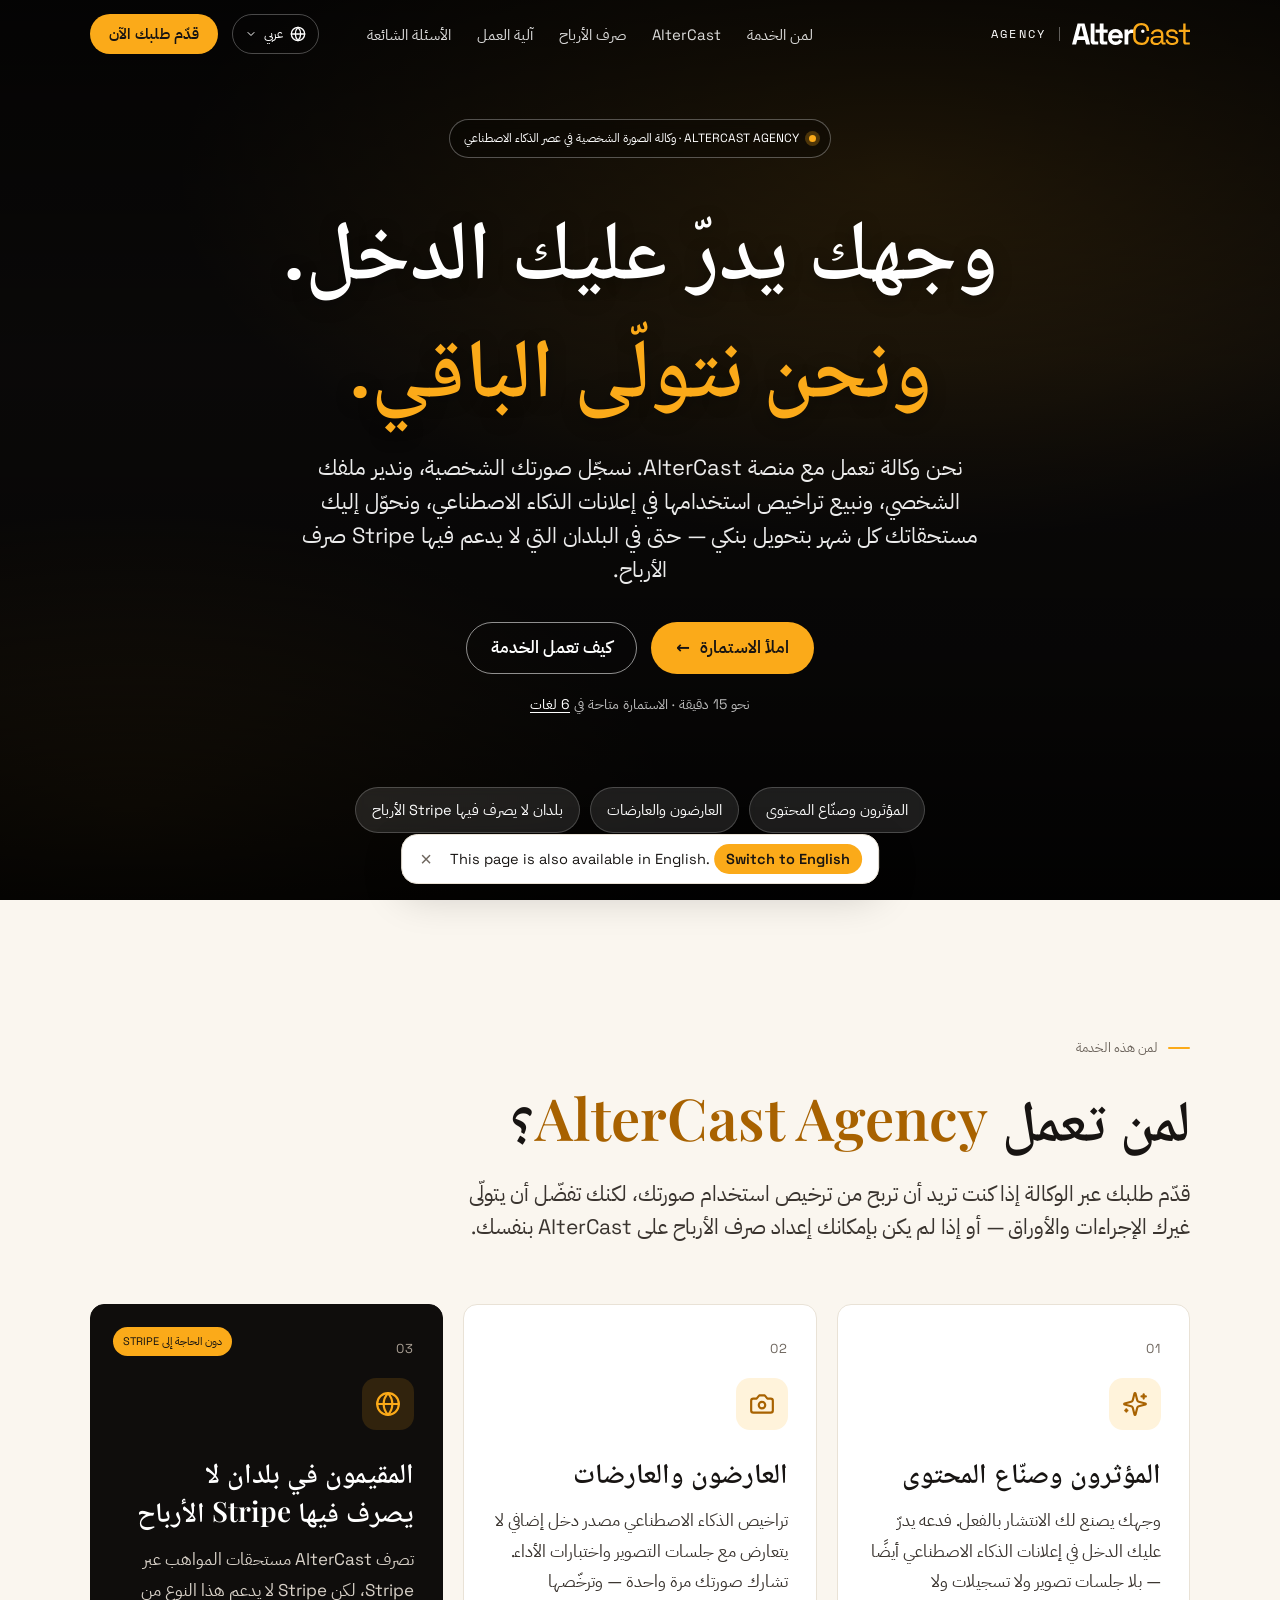
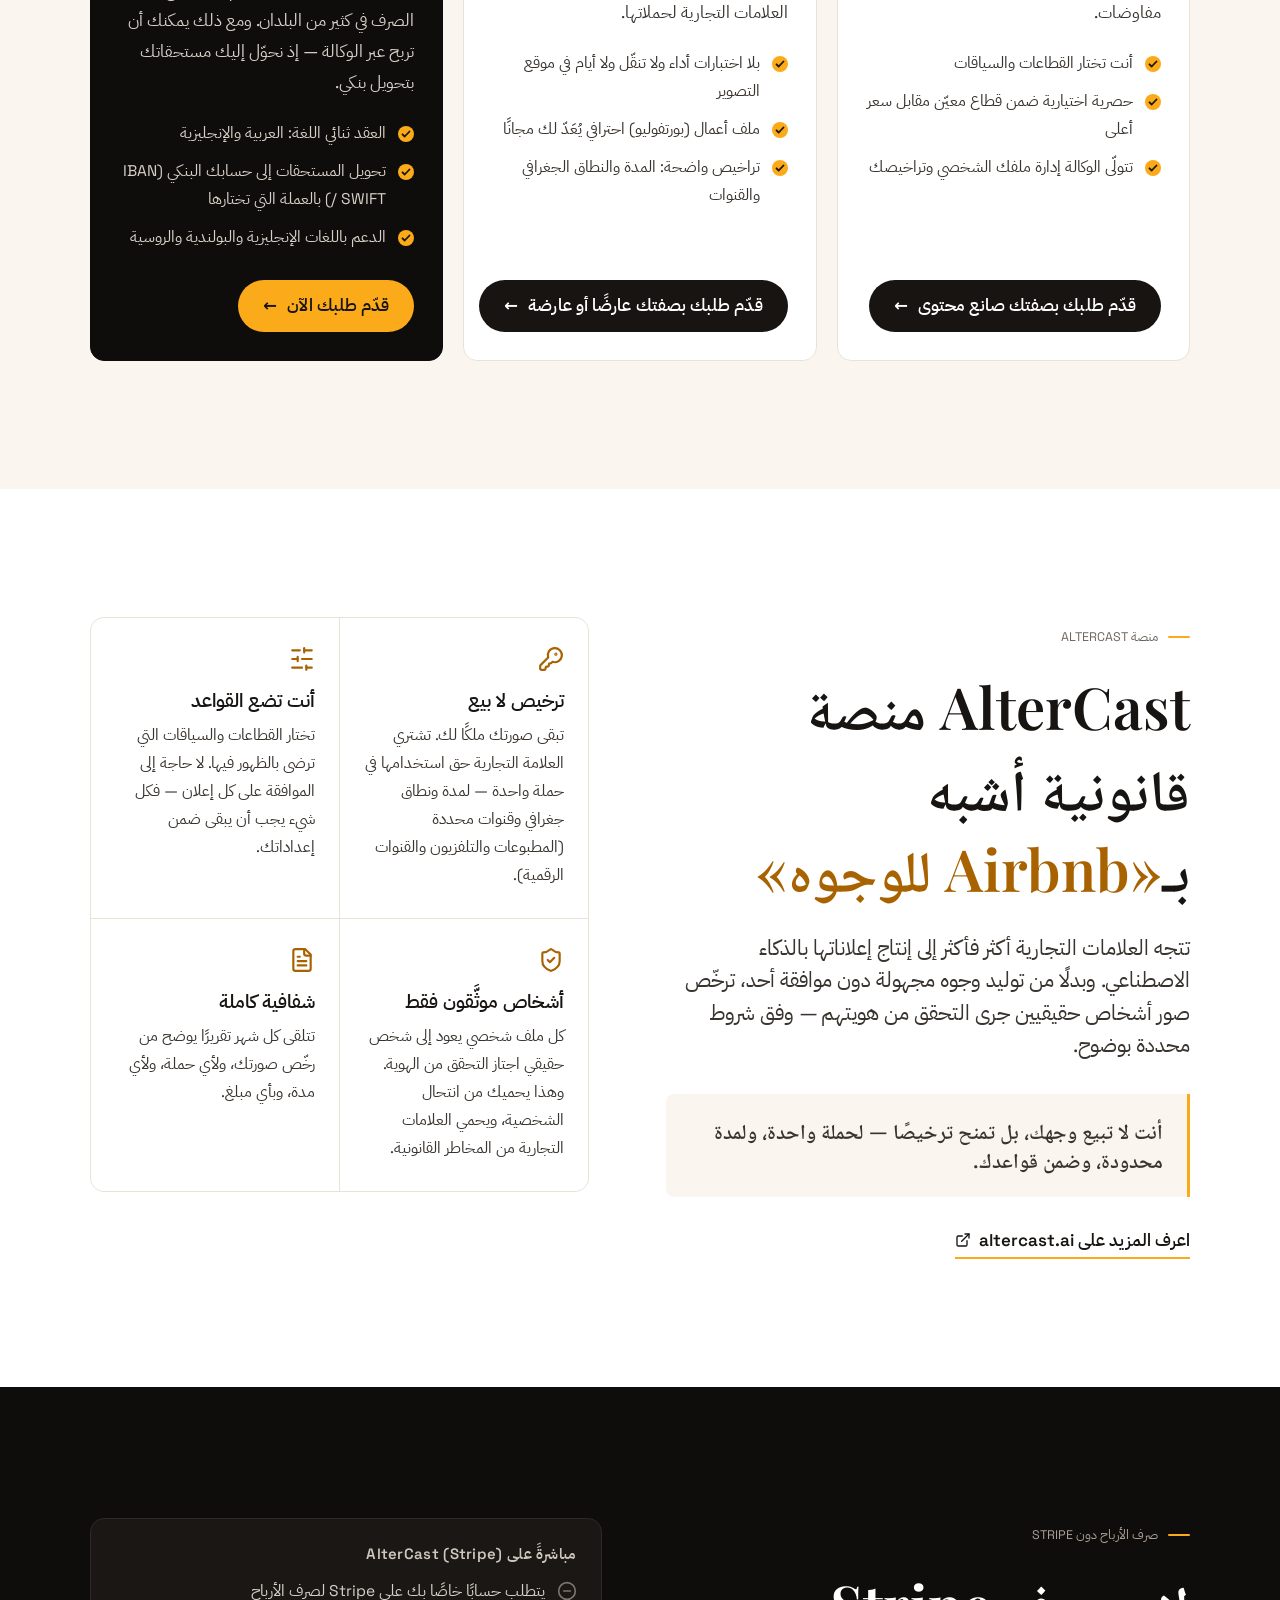
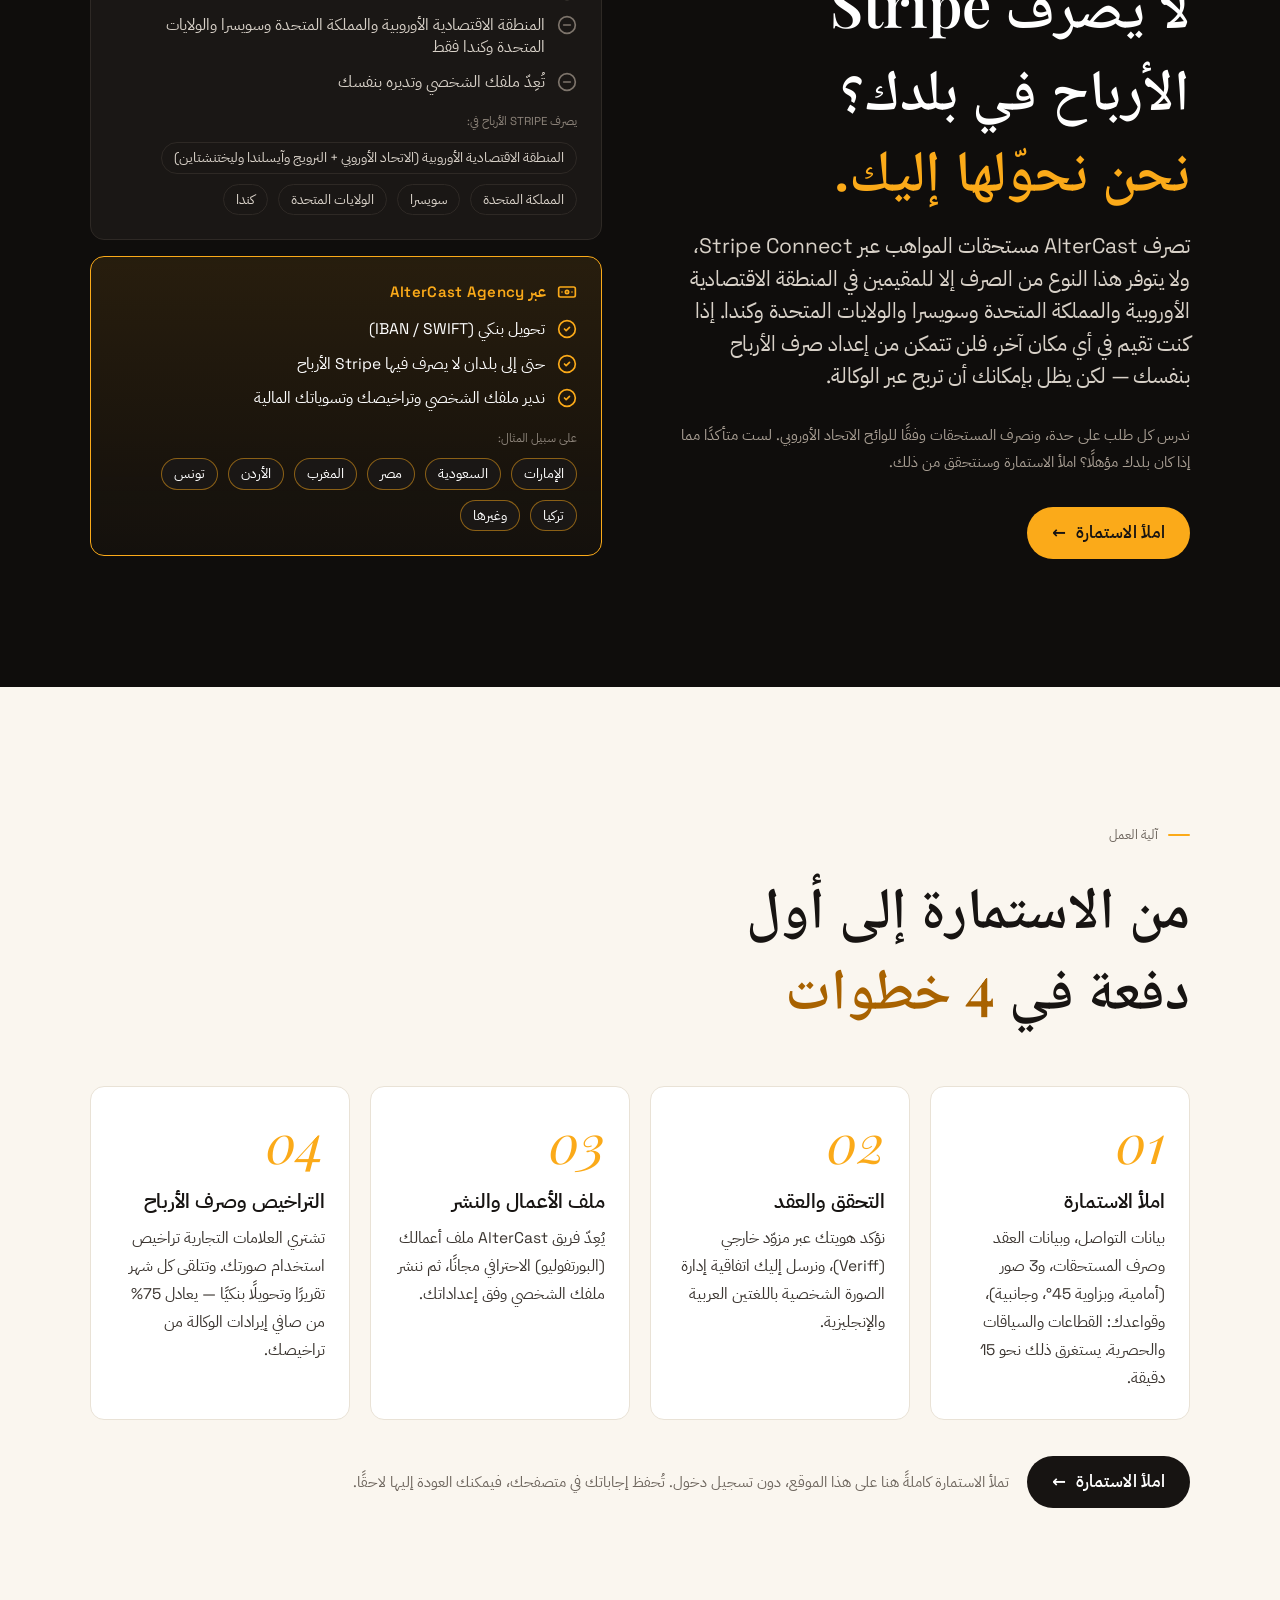
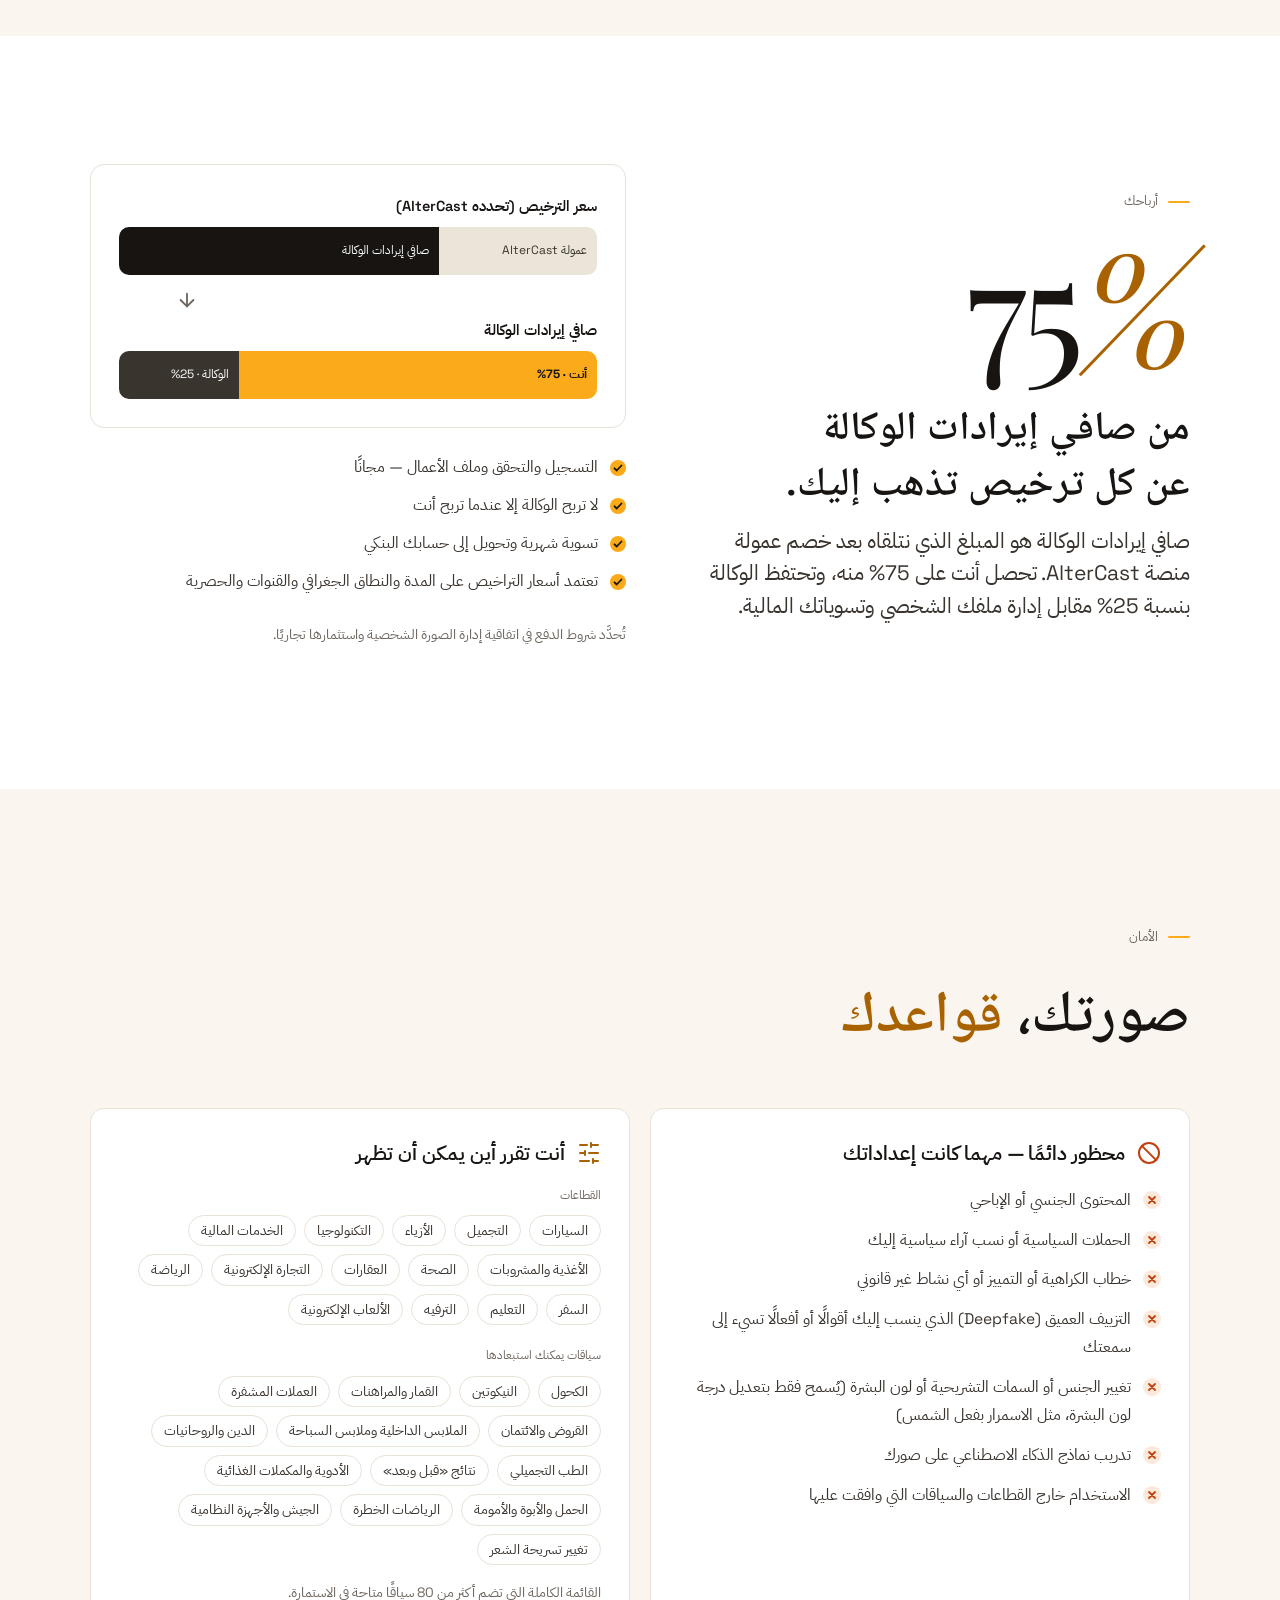
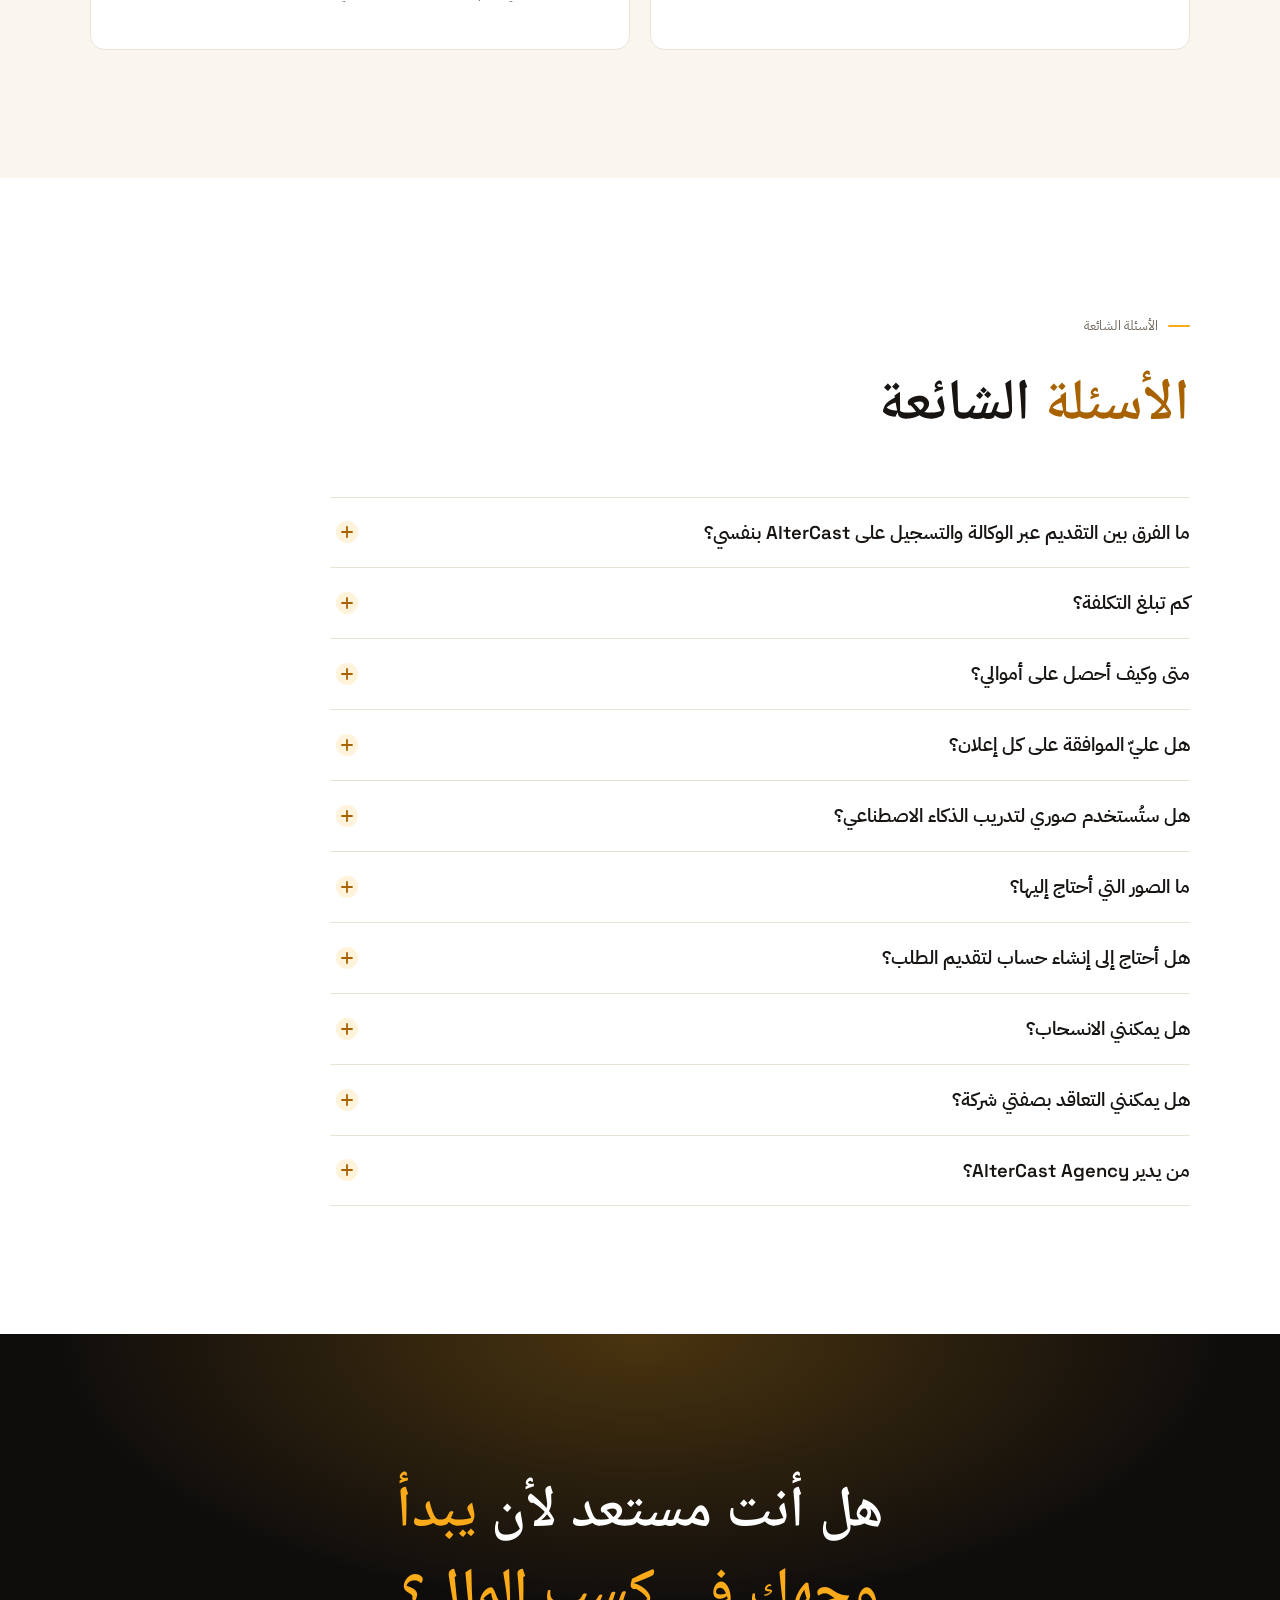
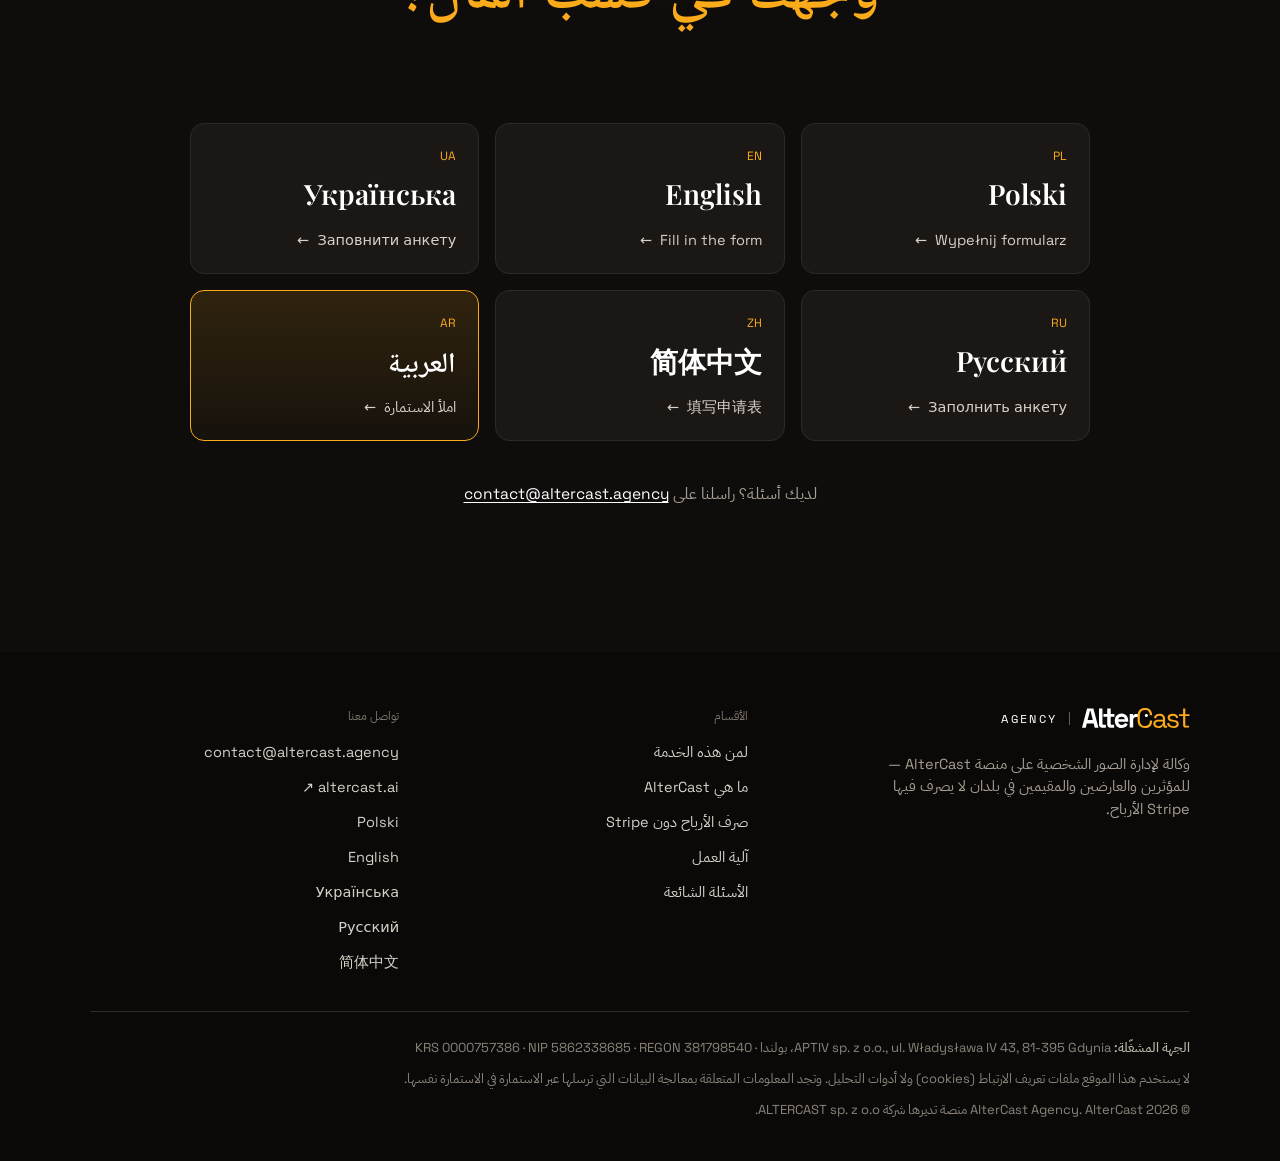
==== commit f87e30be: "Add Ukrainian (UA) version: ar landing" ====
--- a/ar/index.html
+++ b/ar/index.html
@@ -8,6 +8,7 @@
 <link rel="canonical" href="https://altercast.agency/ar/">
 <link rel="alternate" hreflang="pl" href="https://altercast.agency/">
 <link rel="alternate" hreflang="en" href="https://altercast.agency/en/">
+<link rel="alternate" hreflang="uk" href="https://altercast.agency/ua/">
 <link rel="alternate" hreflang="ru" href="https://altercast.agency/ru/">
 <link rel="alternate" hreflang="zh-Hans" href="https://altercast.agency/zh/">
 <link rel="alternate" hreflang="ar" href="https://altercast.agency/ar/">
@@ -27,7 +28,7 @@
 <link rel="apple-touch-icon" href="../assets/apple-touch-icon.png">
 <link rel="preload" href="../assets/fonts/noto-naskh-arabic-arabic-wght-normal.woff2" as="font" type="font/woff2" crossorigin>
 <link rel="preload" href="../assets/fonts/ibm-plex-sans-arabic-arabic-400-normal.woff2" as="font" type="font/woff2" crossorigin>
-<link rel="stylesheet" href="../assets/style.css?v=20261016a">
+<link rel="stylesheet" href="../assets/style.css?v=20261016c">
 <script type="application/ld+json">{"@context":"https://schema.org","@type":"Organization","name":"AlterCast Agency","url":"https://altercast.agency/","email":"contact@altercast.agency","legalName":"APTIV sp. z o.o.","address":{"@type":"PostalAddress","streetAddress":"ul. Władysława IV 43","postalCode":"81-395","addressLocality":"Gdynia","addressCountry":"PL"}}</script>
 </head>
 <body>
@@ -38,7 +39,7 @@
     <a class="brand" href="./" aria-label="AlterCast Agency"><svg viewBox="0 0 1104 205" role="img" aria-label="AlterCast"><use href="#ac-logo"/></svg><span class="brand-tag">Agency</span></a>
     <nav class="nav" aria-label="Main"><a href="#for-whom">لمن الخدمة</a><a href="#altercast">AlterCast</a><a href="#payouts">صرف الأرباح</a><a href="#how-it-works">آلية العمل</a><a href="#faq">الأسئلة الشائعة</a></nav>
     <div class="header-actions">
-      <details class="lang-menu"><summary aria-label="لغة الصفحة: العربية"><svg class="lm-globe" viewBox="0 0 24 24" fill="none" stroke="currentColor" stroke-width="2" stroke-linecap="round" stroke-linejoin="round" aria-hidden="true"><circle cx="12" cy="12" r="10"/><path d="M12 2a14.5 14.5 0 0 0 0 20 14.5 14.5 0 0 0 0-20"/><path d="M2 12h20"/></svg><span lang="ar">عربي</span><svg class="lm-chev" viewBox="0 0 24 24" fill="none" stroke="currentColor" stroke-width="2" stroke-linecap="round" stroke-linejoin="round" aria-hidden="true"><path d="m6 9 6 6 6-6"/></svg></summary><nav class="lang-list" aria-label="لغة الصفحة"><a href="../" hreflang="pl" lang="pl"><span>Polski</span><span class="lc">PL</span></a><a href="../en/" hreflang="en" lang="en"><span>English</span><span class="lc">EN</span></a><a href="../ru/" hreflang="ru" lang="ru"><span>Русский</span><span class="lc">RU</span></a><a href="../zh/" hreflang="zh-Hans" lang="zh-Hans"><span>简体中文</span><span class="lc">ZH</span></a><a href="./" hreflang="ar" lang="ar" aria-current="true"><span>العربية</span><span class="lc">AR</span></a></nav></details>
+      <details class="lang-menu"><summary aria-label="لغة الصفحة: العربية"><svg class="lm-globe" viewBox="0 0 24 24" fill="none" stroke="currentColor" stroke-width="2" stroke-linecap="round" stroke-linejoin="round" aria-hidden="true"><circle cx="12" cy="12" r="10"/><path d="M12 2a14.5 14.5 0 0 0 0 20 14.5 14.5 0 0 0 0-20"/><path d="M2 12h20"/></svg><span lang="ar">عربي</span><svg class="lm-chev" viewBox="0 0 24 24" fill="none" stroke="currentColor" stroke-width="2" stroke-linecap="round" stroke-linejoin="round" aria-hidden="true"><path d="m6 9 6 6 6-6"/></svg></summary><nav class="lang-list" aria-label="لغة الصفحة"><a href="../" hreflang="pl" lang="pl"><span>Polski</span><span class="lc">PL</span></a><a href="../en/" hreflang="en" lang="en"><span>English</span><span class="lc">EN</span></a><a href="../ua/" hreflang="uk" lang="uk"><span>Українська</span><span class="lc">UA</span></a><a href="../ru/" hreflang="ru" lang="ru"><span>Русский</span><span class="lc">RU</span></a><a href="../zh/" hreflang="zh-Hans" lang="zh-Hans"><span>简体中文</span><span class="lc">ZH</span></a><a href="./" hreflang="ar" lang="ar" aria-current="true"><span>العربية</span><span class="lc">AR</span></a></nav></details>
       <a class="btn btn-sm" href="../ar/form/">قدّم طلبك الآن</a>
     </div>
     <button class="menu-btn" type="button" aria-expanded="false" aria-controls="mobile-panel" aria-label="القائمة"><svg viewBox="0 0 24 24" fill="none" stroke="currentColor" stroke-width="2" stroke-linecap="round" stroke-linejoin="round" aria-hidden="true"><line x1="4" x2="20" y1="6" y2="6"/><line x1="4" x2="20" y1="12" y2="12"/><line x1="4" x2="20" y1="18" y2="18"/></svg></button>
@@ -61,7 +62,7 @@
       <a class="btn" href="../ar/form/">املأ الاستمارة <span class="arr" aria-hidden="true">→</span></a>
       <a class="btn btn-ghost" href="#how-it-works">كيف تعمل الخدمة</a>
     </div>
-    <p class="hero-note">نحو 15 دقيقة · الاستمارة متاحة في <a href="#apply">5 لغات</a></p>
+    <p class="hero-note">نحو 15 دقيقة · الاستمارة متاحة في <a href="#apply">6 لغات</a></p>
     <div class="audience-pills"><a href="#for-whom">المؤثرون وصنّاع المحتوى</a><a href="#for-whom">العارضون والعارضات</a><a href="#payouts">بلدان لا يصرف فيها Stripe الأرباح</a></div>
   </div>
 </section>
@@ -218,7 +219,7 @@
   <div class="wrap">
     <h2 class="h2 reveal" id="final-title">هل أنت مستعد لأن <em>يبدأ وجهك في كسب المال؟</em></h2>
     <p class="lead reveal">اختر لغة الاستمارة. يستغرق ملؤها نحو 15 دقيقة.</p>
-    <div class="form-langs reveal"><a class="form-lang" href="../formularz/" lang="pl"><span class="fl-code">PL</span><span class="fl-name">Polski</span><span class="fl-go">Wypełnij formularz <span class="arr" aria-hidden="true">→</span></span></a><a class="form-lang" href="../en/form/" lang="en"><span class="fl-code">EN</span><span class="fl-name">English</span><span class="fl-go">Fill in the form <span class="arr" aria-hidden="true">→</span></span></a><a class="form-lang" href="../ru/anketa/" lang="ru"><span class="fl-code">RU</span><span class="fl-name">Русский</span><span class="fl-go">Заполнить анкету <span class="arr" aria-hidden="true">→</span></span></a><a class="form-lang" href="../zh/form/" lang="zh-Hans"><span class="fl-code">ZH</span><span class="fl-name">简体中文</span><span class="fl-go">填写申请表 <span class="arr" aria-hidden="true">→</span></span></a><a class="form-lang current" href="../ar/form/" lang="ar"><span class="fl-code">AR</span><span class="fl-name">العربية</span><span class="fl-go">املأ الاستمارة <span class="arr" aria-hidden="true">→</span></span></a></div>
+    <div class="form-langs reveal"><a class="form-lang" href="../formularz/" lang="pl"><span class="fl-code">PL</span><span class="fl-name">Polski</span><span class="fl-go">Wypełnij formularz <span class="arr" aria-hidden="true">→</span></span></a><a class="form-lang" href="../en/form/" lang="en"><span class="fl-code">EN</span><span class="fl-name">English</span><span class="fl-go">Fill in the form <span class="arr" aria-hidden="true">→</span></span></a><a class="form-lang" href="../ua/anketa/" lang="uk"><span class="fl-code">UA</span><span class="fl-name">Українська</span><span class="fl-go">Заповнити анкету <span class="arr" aria-hidden="true">→</span></span></a><a class="form-lang" href="../ru/anketa/" lang="ru"><span class="fl-code">RU</span><span class="fl-name">Русский</span><span class="fl-go">Заполнить анкету <span class="arr" aria-hidden="true">→</span></span></a><a class="form-lang" href="../zh/form/" lang="zh-Hans"><span class="fl-code">ZH</span><span class="fl-name">简体中文</span><span class="fl-go">填写申请表 <span class="arr" aria-hidden="true">→</span></span></a><a class="form-lang current" href="../ar/form/" lang="ar"><span class="fl-code">AR</span><span class="fl-name">العربية</span><span class="fl-go">املأ الاستمارة <span class="arr" aria-hidden="true">→</span></span></a></div>
     <p class="final-contact">لديك أسئلة؟ راسلنا على <a href="mailto:contact@altercast.agency">contact@altercast.agency</a></p>
   </div>
 </section>
@@ -240,7 +241,7 @@
         <div class="foot-links">
           <a href="mailto:contact@altercast.agency">contact@altercast.agency</a>
           <a href="https://altercast.ai/" target="_blank" rel="noopener">altercast.ai ↗</a>
-          <a href="../" lang="pl">Polski</a><a href="../en/" lang="en">English</a><a href="../ru/" lang="ru">Русский</a><a href="../zh/" lang="zh-Hans">简体中文</a>
+          <a href="../" lang="pl">Polski</a><a href="../en/" lang="en">English</a><a href="../ua/" lang="uk">Українська</a><a href="../ru/" lang="ru">Русский</a><a href="../zh/" lang="zh-Hans">简体中文</a>
         </div>
       </div>
     </div>
@@ -251,7 +252,7 @@
     </div>
   </div>
 </footer>
-<div class="lang-suggest" role="region" aria-label="لغة الصفحة"><span data-lang="pl" lang="pl" dir="ltr">Ta strona jest dostępna po polsku. <a href="../" hreflang="pl">Wersja polska</a></span><span data-lang="en" lang="en" dir="ltr">This page is also available in English. <a href="../en/" hreflang="en">Switch to English</a></span><span data-lang="ru" lang="ru" dir="ltr">Эта страница доступна на русском языке. <a href="../ru/" hreflang="ru">Перейти на русский</a></span><span data-lang="zh" lang="zh-Hans" dir="ltr">本页面提供简体中文版本。 <a href="../zh/" hreflang="zh-Hans">切换到中文</a></span><button type="button" aria-label="إغلاق">×</button></div>
-<script src="../assets/app.js?v=20261016a" defer></script>
+<div class="lang-suggest" role="region" aria-label="لغة الصفحة"><span data-lang="pl" lang="pl" dir="ltr">Ta strona jest dostępna po polsku. <a href="../" hreflang="pl">Wersja polska</a></span><span data-lang="en" lang="en" dir="ltr">This page is also available in English. <a href="../en/" hreflang="en">Switch to English</a></span><span data-lang="ua" lang="uk" dir="ltr">Ця сторінка доступна українською мовою. <a href="../ua/" hreflang="uk">Перейти на українську</a></span><span data-lang="ru" lang="ru" dir="ltr">Эта страница доступна на русском языке. <a href="../ru/" hreflang="ru">Перейти на русский</a></span><span data-lang="zh" lang="zh-Hans" dir="ltr">本页面提供简体中文版本。 <a href="../zh/" hreflang="zh-Hans">切换到中文</a></span><button type="button" aria-label="إغلاق">×</button></div>
+<script src="../assets/app.js?v=20261016c" defer></script>
 </body>
 </html>
--- a/assets/style.css
+++ b/assets/style.css
@@ -153,7 +153,7 @@
 .badge .dot{width:7px;height:7px;border-radius:50%;background:var(--amber);box-shadow:0 0 0 4px rgba(251,170,25,.25)}
 .h1{font-family:var(--serif);font-weight:500;font-size:clamp(46px,8.4vw,96px);line-height:1.02;letter-spacing:-.015em;text-shadow:0 4px 18px rgba(0,0,0,.35)}
 .h1 span{display:block}
-html[lang="ru"] .h1{font-size:clamp(40px,6.6vw,80px)}
+html:is([lang="ru"],[lang="uk"]) .h1{font-size:clamp(40px,6.6vw,80px)}
 .hero-sub{margin:28px auto 0;max-width:690px;font-size:clamp(17px,2.1vw,22px);line-height:1.55;color:rgba(255,255,255,.92)}
 .hero-ctas{display:flex;gap:14px;flex-wrap:wrap;justify-content:center;margin-top:36px}
 .hero-note{margin-top:18px;font-size:14px;color:rgba(255,255,255,.72)}
@@ -284,9 +284,9 @@
 .final{position:relative;overflow:hidden;text-align:center;background:radial-gradient(900px 420px at 50% 0%,rgba(251,170,25,.25),transparent 65%),var(--night)}
 .final .h2{max-width:900px;margin:0 auto}
 .final .lead{margin:22px auto 0}
-.form-langs{display:flex;flex-wrap:wrap;justify-content:center;gap:16px;max-width:1120px;margin:44px auto 0}
-.form-langs > .form-lang{flex:1 1 190px;max-width:270px}
-@media (max-width:760px){.form-langs{max-width:420px}.form-langs > .form-lang{flex-basis:100%;max-width:none}}
+.form-langs{display:grid;grid-template-columns:repeat(3,minmax(0,1fr));gap:16px;max-width:900px;margin:44px auto 0}
+@media (max-width:860px){.form-langs{grid-template-columns:repeat(2,minmax(0,1fr));max-width:600px}}
+@media (max-width:520px){.form-langs{grid-template-columns:1fr;max-width:420px}}
 .form-lang{unicode-bidi:isolate;display:flex;flex-direction:column;align-items:flex-start;gap:6px;text-align:start;text-decoration:none;color:#fff;padding:22px 22px 20px;border-radius:var(--radius);border:1px solid var(--night-line);background:var(--night-2);transition:border-color .18s,transform .18s,background .18s}
 .form-lang:hover{border-color:var(--amber);transform:translateY(-2px)}
 .form-lang.current{border-color:var(--amber);background:linear-gradient(180deg,rgba(251,170,25,.14),rgba(251,170,25,.03))}
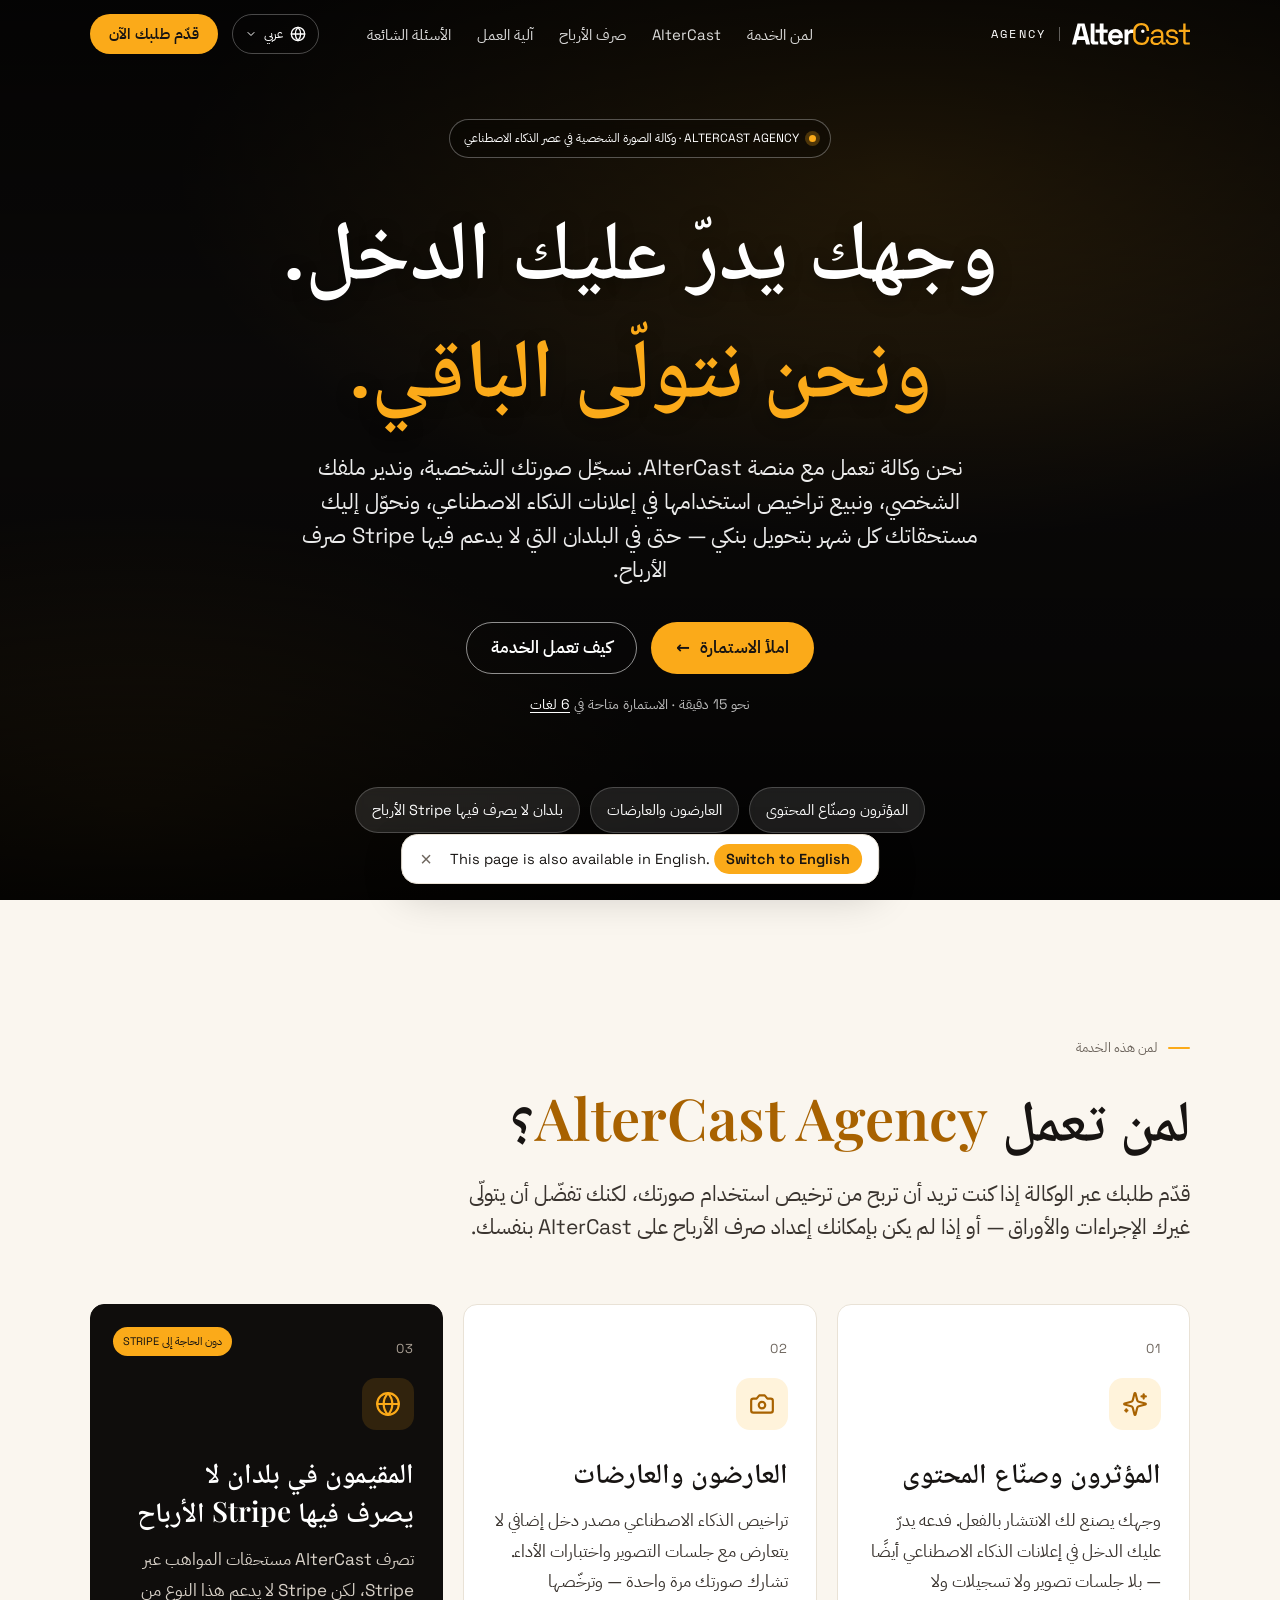
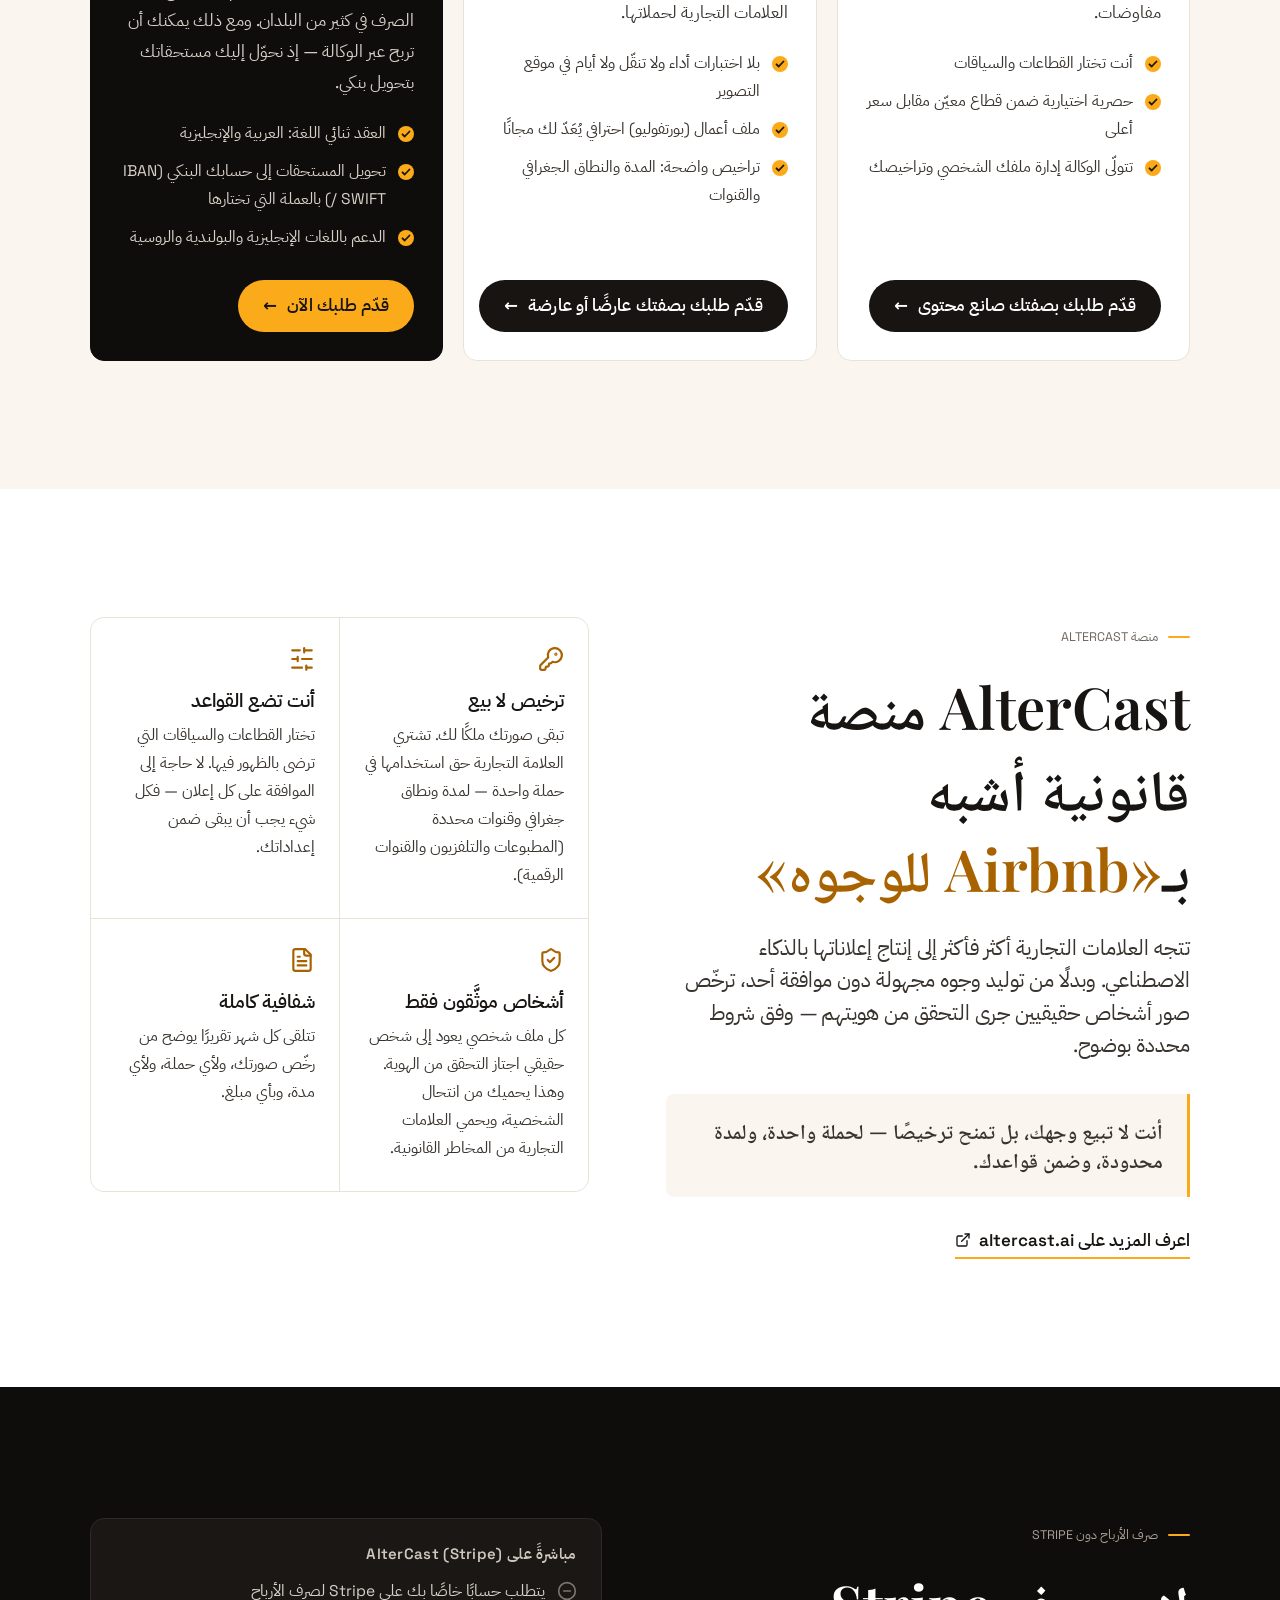
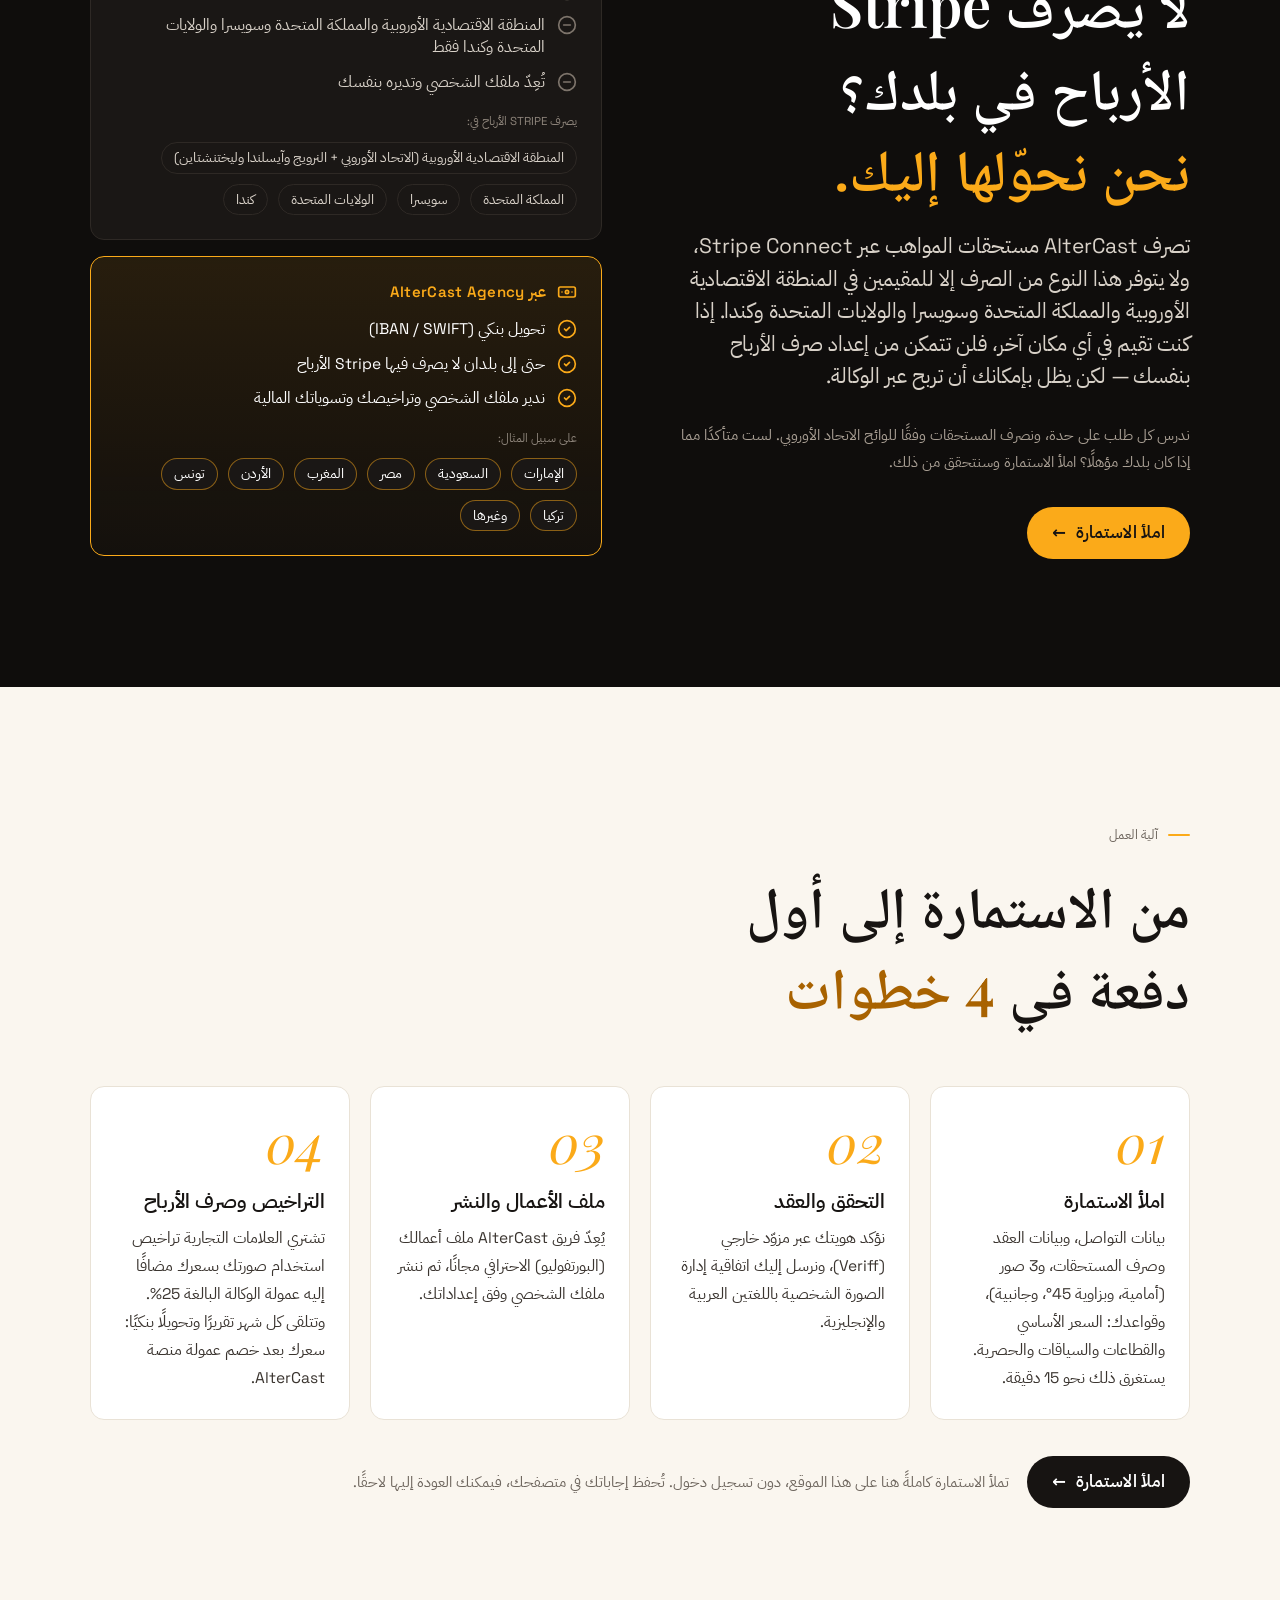
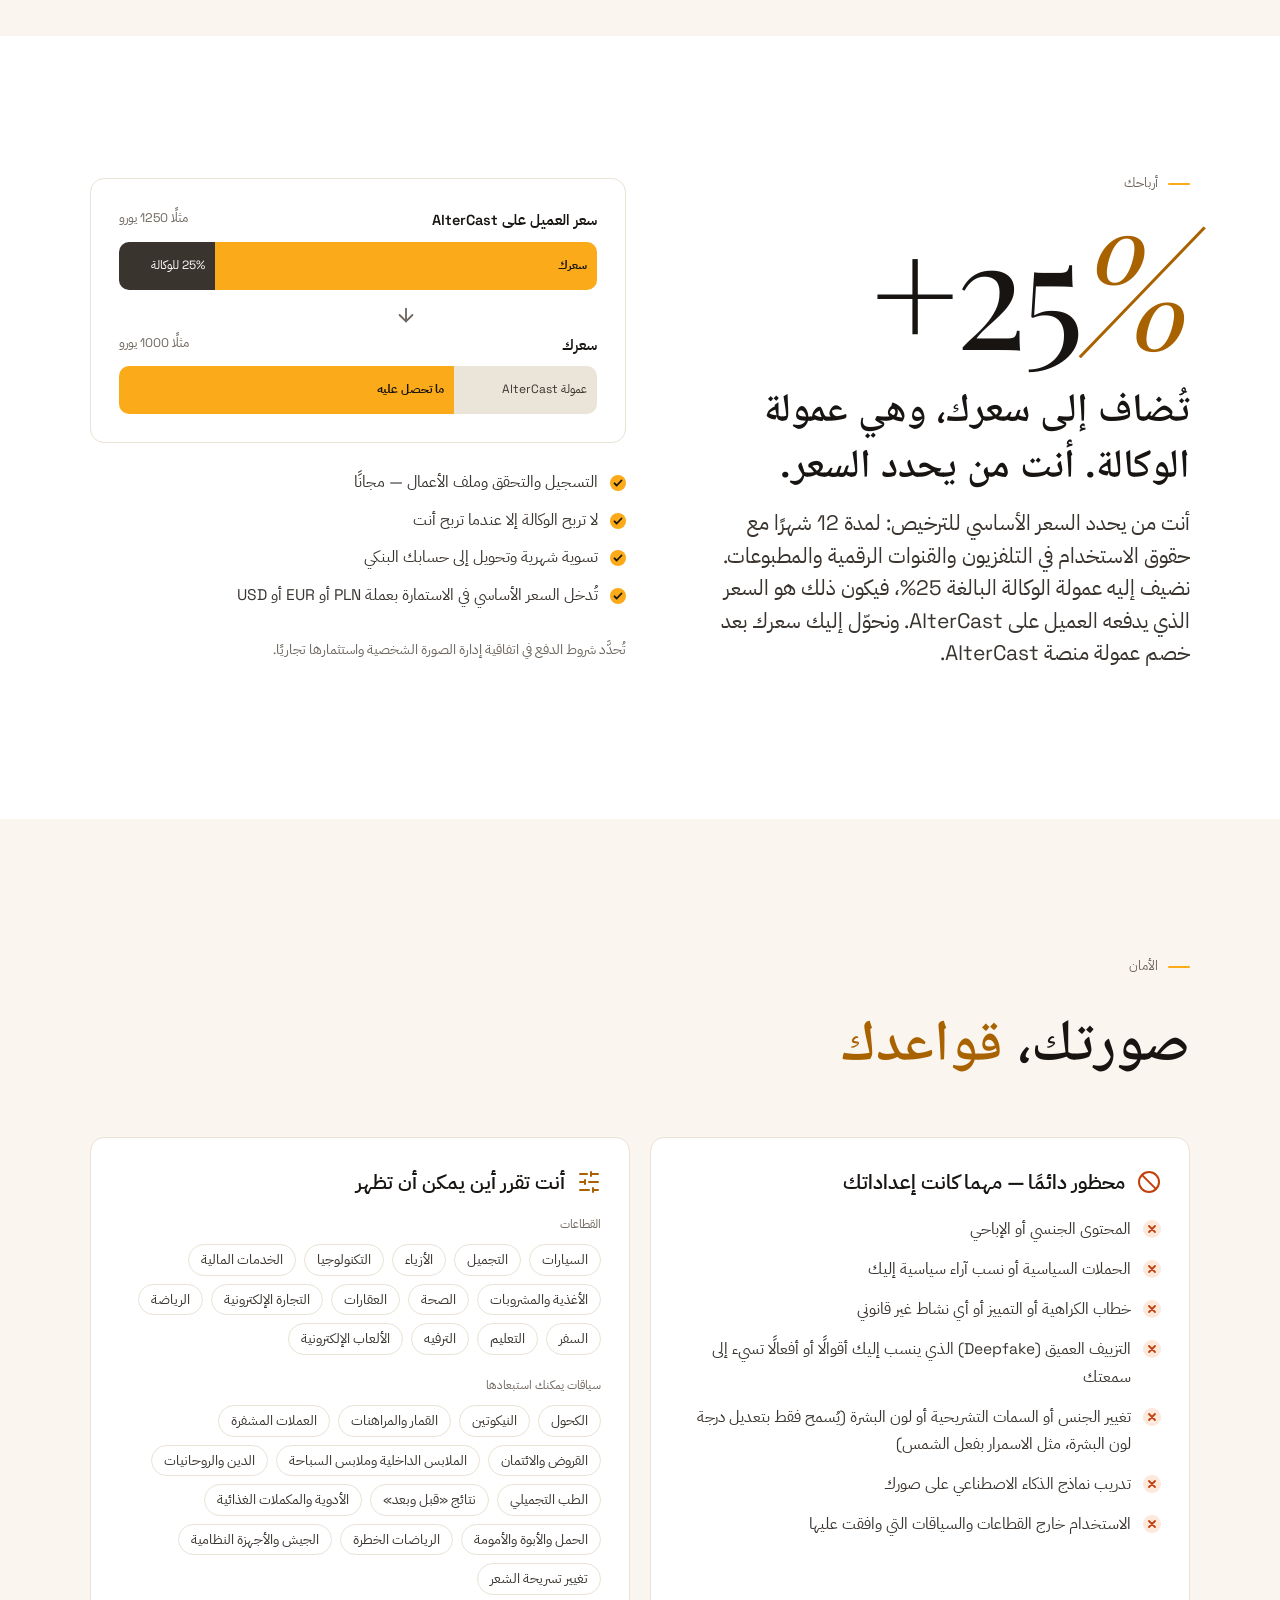
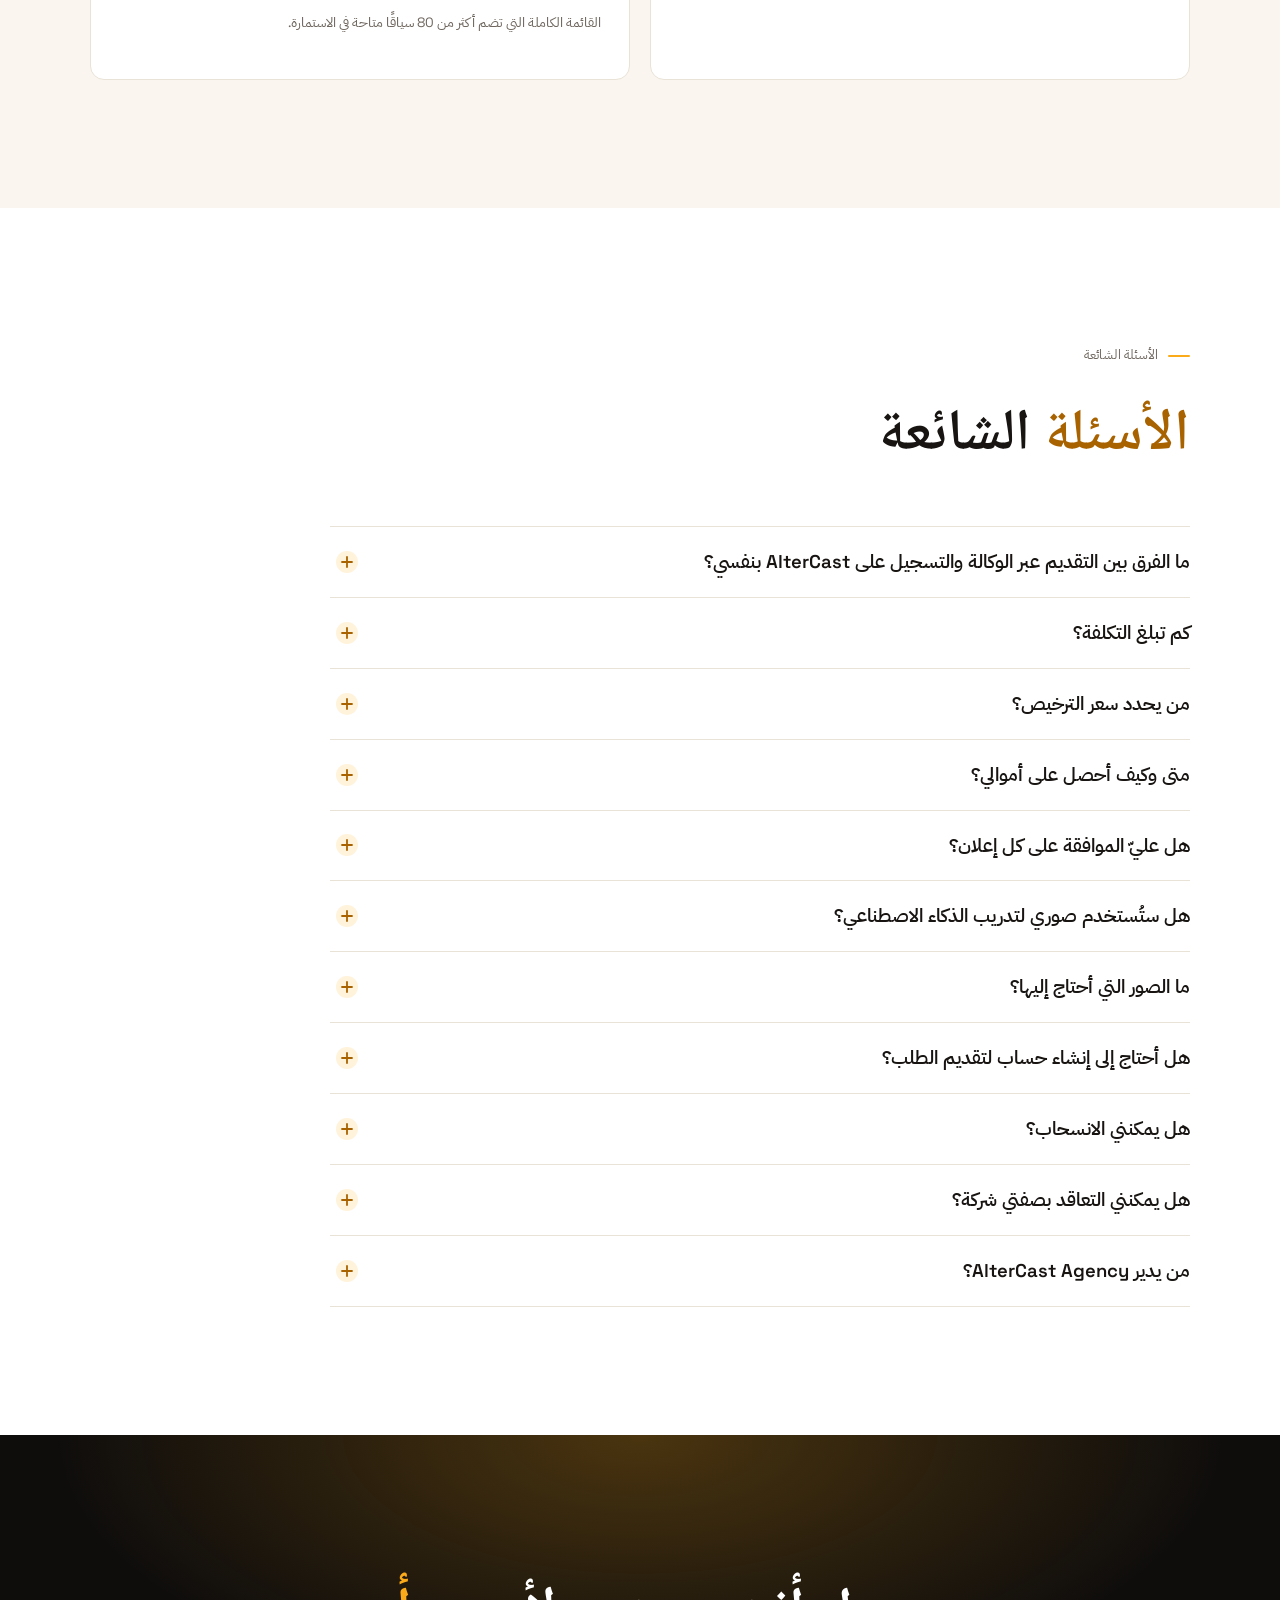
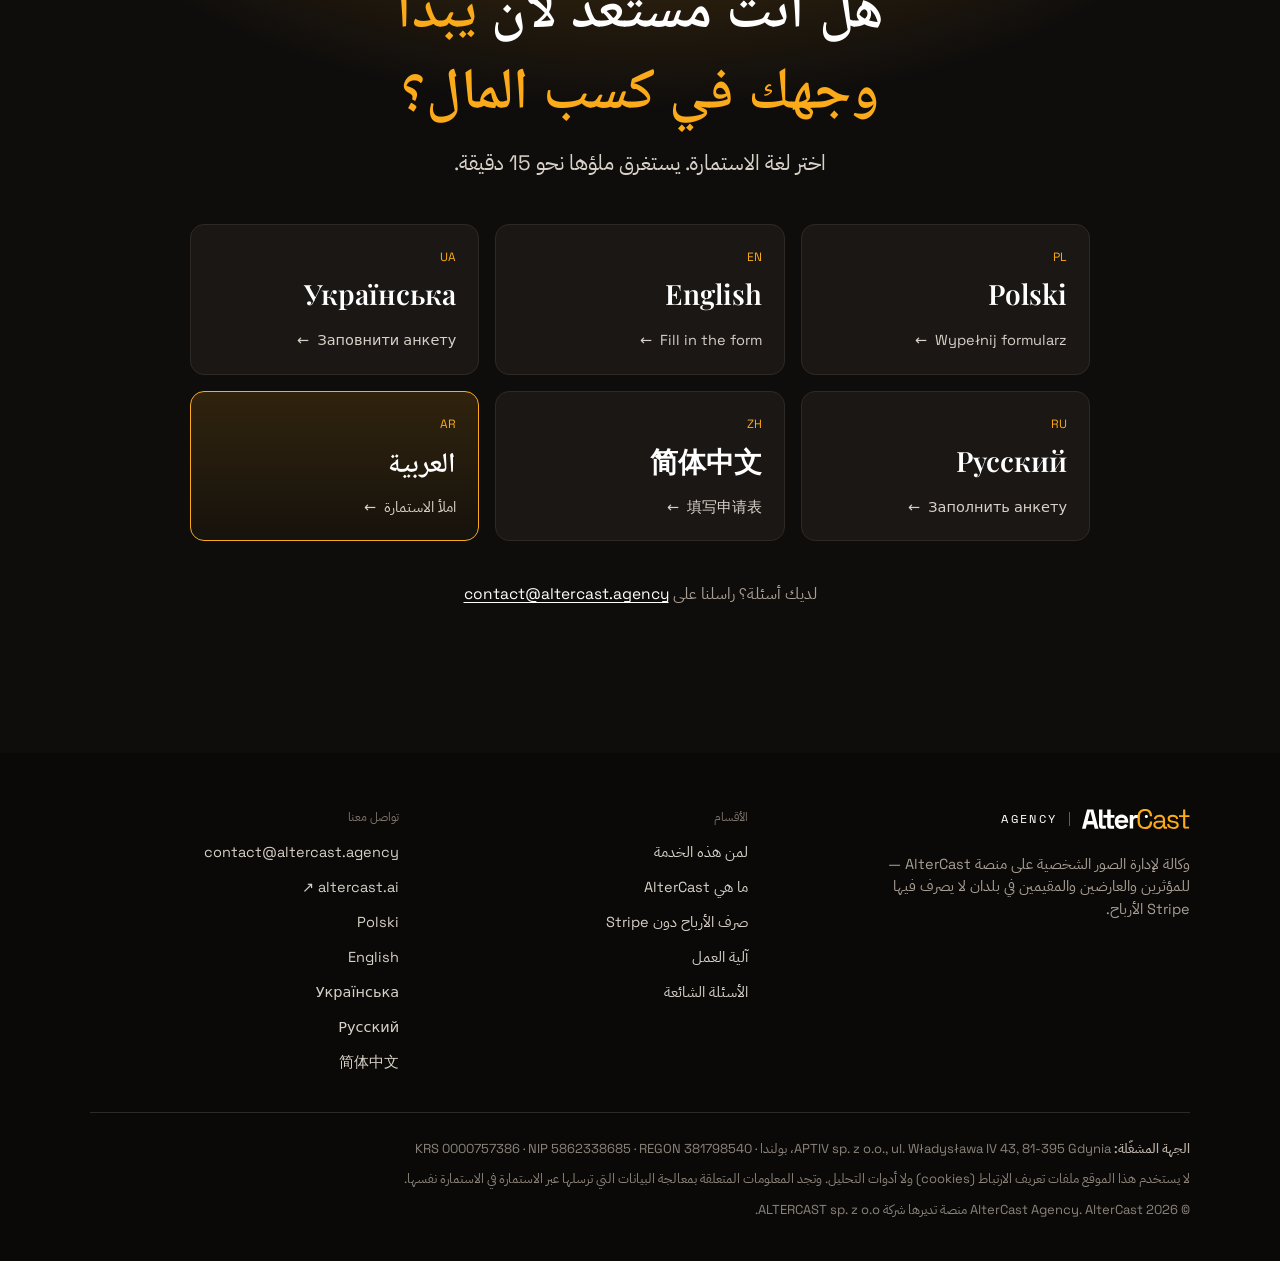
==== commit b44d4f8f: "Pricing model: AR landing" ====
--- a/ar/index.html
+++ b/ar/index.html
@@ -28,7 +28,7 @@
 <link rel="apple-touch-icon" href="../assets/apple-touch-icon.png">
 <link rel="preload" href="../assets/fonts/noto-naskh-arabic-arabic-wght-normal.woff2" as="font" type="font/woff2" crossorigin>
 <link rel="preload" href="../assets/fonts/ibm-plex-sans-arabic-arabic-400-normal.woff2" as="font" type="font/woff2" crossorigin>
-<link rel="stylesheet" href="../assets/style.css?v=20261016c">
+<link rel="stylesheet" href="../assets/style.css?v=20261016d">
 <script type="application/ld+json">{"@context":"https://schema.org","@type":"Organization","name":"AlterCast Agency","url":"https://altercast.agency/","email":"contact@altercast.agency","legalName":"APTIV sp. z o.o.","address":{"@type":"PostalAddress","streetAddress":"ul. Władysława IV 43","postalCode":"81-395","addressLocality":"Gdynia","addressCountry":"PL"}}</script>
 </head>
 <body>
@@ -149,7 +149,7 @@
       <span class="eyebrow">آلية العمل</span>
       <h2 class="h2" id="how-title">من الاستمارة إلى أول دفعة في <em>4 خطوات</em></h2>
     </div>
-    <ol class="steps" style="list-style:none;margin:0;padding:0"><li class="step reveal"><div class="step-n">01</div><h3>املأ الاستمارة</h3><p>بيانات التواصل، وبيانات العقد وصرف المستحقات، و3 صور (أمامية، وبزاوية 45°، وجانبية)، وقواعدك: القطاعات والسياقات والحصرية. يستغرق ذلك نحو 15 دقيقة.</p></li><li class="step reveal"><div class="step-n">02</div><h3>التحقق والعقد</h3><p>نؤكد هويتك عبر مزوّد خارجي (Veriff)، ونرسل إليك اتفاقية إدارة الصورة الشخصية باللغتين العربية والإنجليزية.</p></li><li class="step reveal"><div class="step-n">03</div><h3>ملف الأعمال والنشر</h3><p>يُعِدّ فريق AlterCast ملف أعمالك (البورتفوليو) الاحترافي مجانًا، ثم ننشر ملفك الشخصي وفق إعداداتك.</p></li><li class="step reveal"><div class="step-n">04</div><h3>التراخيص وصرف الأرباح</h3><p>تشتري العلامات التجارية تراخيص استخدام صورتك. وتتلقى كل شهر تقريرًا وتحويلًا بنكيًا — يعادل 75% من صافي إيرادات الوكالة من تراخيصك.</p></li></ol>
+    <ol class="steps" style="list-style:none;margin:0;padding:0"><li class="step reveal"><div class="step-n">01</div><h3>املأ الاستمارة</h3><p>بيانات التواصل، وبيانات العقد وصرف المستحقات، و3 صور (أمامية، وبزاوية 45°، وجانبية)، وقواعدك: السعر الأساسي والقطاعات والسياقات والحصرية. يستغرق ذلك نحو 15 دقيقة.</p></li><li class="step reveal"><div class="step-n">02</div><h3>التحقق والعقد</h3><p>نؤكد هويتك عبر مزوّد خارجي (Veriff)، ونرسل إليك اتفاقية إدارة الصورة الشخصية باللغتين العربية والإنجليزية.</p></li><li class="step reveal"><div class="step-n">03</div><h3>ملف الأعمال والنشر</h3><p>يُعِدّ فريق AlterCast ملف أعمالك (البورتفوليو) الاحترافي مجانًا، ثم ننشر ملفك الشخصي وفق إعداداتك.</p></li><li class="step reveal"><div class="step-n">04</div><h3>التراخيص وصرف الأرباح</h3><p>تشتري العلامات التجارية تراخيص استخدام صورتك بسعرك مضافًا إليه عمولة الوكالة البالغة 25%. وتتلقى كل شهر تقريرًا وتحويلًا بنكيًا: سعرك بعد خصم عمولة منصة AlterCast.</p></li></ol>
     <div class="steps-foot reveal">
       <a class="btn btn-dark" href="../ar/form/">املأ الاستمارة <span class="arr" aria-hidden="true">→</span></a>
       <p>تملأ الاستمارة كاملةً هنا على هذا الموقع، دون تسجيل دخول. تُحفظ إجاباتك في متصفحك، فيمكنك العودة إليها لاحقًا.</p>
@@ -161,23 +161,23 @@
   <div class="wrap earn">
     <div class="reveal">
       <span class="eyebrow">أرباحك</span>
-      <div class="big-num" aria-hidden="true">75<em>%</em></div>
-      <h2 class="h2" id="earn-title" style="font-size:clamp(28px,3.6vw,40px);margin-top:14px"><span class="visually-hidden">75% </span>من صافي إيرادات الوكالة عن كل ترخيص تذهب إليك.</h2>
-      <p class="lead" style="margin-top:18px">صافي إيرادات الوكالة هو المبلغ الذي نتلقاه بعد خصم عمولة منصة AlterCast. تحصل أنت على 75% منه، وتحتفظ الوكالة بنسبة 25% مقابل إدارة ملفك الشخصي وتسوياتك المالية.</p>
-    </div>
-    <div class="reveal">
-      <div class="split" role="img" aria-label="سعر الترخيص (تحدده AlterCast): عمولة AlterCast + صافي إيرادات الوكالة. صافي إيرادات الوكالة: أنت · 75%, الوكالة · 25%.">
+      <div class="big-num" aria-hidden="true"><span dir="ltr">+25<em>%</em></span></div>
+      <h2 class="h2" id="earn-title" style="font-size:clamp(28px,3.6vw,40px);margin-top:14px"><span class="visually-hidden">+25% </span>تُضاف إلى سعرك، وهي عمولة الوكالة. أنت من يحدد السعر.</h2>
+      <p class="lead" style="margin-top:18px">أنت من يحدد السعر الأساسي للترخيص: لمدة 12 شهرًا مع حقوق الاستخدام في التلفزيون والقنوات الرقمية والمطبوعات. نضيف إليه عمولة الوكالة البالغة 25%، فيكون ذلك هو السعر الذي يدفعه العميل على AlterCast. ونحوّل إليك سعرك بعد خصم عمولة منصة AlterCast.</p>
+    </div>
+    <div class="reveal">
+      <div class="split" role="img" aria-label="سعر العميل على AlterCast (مثلًا 1250 يورو): سعرك + 25% للوكالة. سعرك (مثلًا 1000 يورو): عمولة AlterCast, ما تحصل عليه.">
         <div class="split-row">
-          <div class="split-label"><strong>سعر الترخيص (تحدده AlterCast)</strong></div>
-          <div class="bar"><span class="b-platform" style="width:33%">عمولة AlterCast</span><span class="b-agency-net" style="width:67%">صافي إيرادات الوكالة</span></div>
+          <div class="split-label"><strong>سعر العميل على AlterCast</strong><span class="split-ex">مثلًا 1250 يورو</span></div>
+          <div class="bar"><span class="b-you" style="width:80%">سعرك</span><span class="b-agency" style="width:20%">25% للوكالة</span></div>
         </div>
         <div class="split-arrow"><svg viewBox="0 0 24 24" fill="none" stroke="currentColor" stroke-width="2" stroke-linecap="round" stroke-linejoin="round" aria-hidden="true"><path d="M12 5v14"/><path d="m19 12-7 7-7-7"/></svg></div>
         <div class="split-row">
-          <div class="split-label"><strong>صافي إيرادات الوكالة</strong></div>
-          <div class="bar"><span class="b-you" style="width:75%">أنت · 75%</span><span class="b-agency" style="width:25%">الوكالة · 25%</span></div>
+          <div class="split-label"><strong>سعرك</strong><span class="split-ex">مثلًا 1000 يورو</span></div>
+          <div class="bar"><span class="b-platform" style="width:30%">عمولة AlterCast</span><span class="b-you" style="width:70%">ما تحصل عليه</span></div>
         </div>
       </div>
-      <ul class="ticks"><li>التسجيل والتحقق وملف الأعمال — مجانًا</li><li>لا تربح الوكالة إلا عندما تربح أنت</li><li>تسوية شهرية وتحويل إلى حسابك البنكي</li><li>تعتمد أسعار التراخيص على المدة والنطاق الجغرافي والقنوات والحصرية</li></ul>
+      <ul class="ticks"><li>التسجيل والتحقق وملف الأعمال — مجانًا</li><li>لا تربح الوكالة إلا عندما تربح أنت</li><li>تسوية شهرية وتحويل إلى حسابك البنكي</li><li>تُدخل السعر الأساسي في الاستمارة بعملة PLN أو EUR أو USD</li></ul>
       <p class="fine">تُحدَّد شروط الدفع في اتفاقية إدارة الصورة الشخصية واستثمارها تجاريًا.</p>
     </div>
   </div>
@@ -210,9 +210,9 @@
       <span class="eyebrow">الأسئلة الشائعة</span>
       <h2 class="h2" id="faq-title"><em>الأسئلة</em> الشائعة</h2>
     </div>
-    <div class="faq reveal"><details><summary>ما الفرق بين التقديم عبر الوكالة والتسجيل على AlterCast بنفسي؟</summary><div class="answer"><p>يمكنك التسجيل على AlterCast بنفسك إذا كنت تقيم في بلد يدعم فيه Stripe صرف الأرباح. أما عبر الوكالة، فتوكل إلينا كل شيء: إعداد ملفك الشخصي وسياقات الاستخدام والتراخيص، إضافةً إلى جميع التسويات المالية. وإذا كنت تقيم في بلد لا يصرف فيه Stripe الأرباح، فإن الوكالة تتيح لك مع ذلك أن تربح على AlterCast.</p></div></details><details><summary>كم تبلغ التكلفة؟</summary><div class="answer"><p>لا شيء. التسجيل والتحقق وملف أعمالك كلها مجانية. تحتفظ الوكالة بنسبة 25% من صافي إيراداتها من تراخيصك — فنحن لا نربح إلا عندما تربح أنت.</p></div></details><details><summary>متى وكيف أحصل على أموالي؟</summary><div class="answer"><p>نجري التسوية شهريًا استنادًا إلى تقارير المنصة، ونحوّل المبلغ إلى الحساب البنكي الذي تذكره في الاستمارة (IBAN، بالإضافة إلى SWIFT/BIC للحسابات الأجنبية).</p></div></details><details><summary>هل عليّ الموافقة على كل إعلان؟</summary><div class="answer"><p>لا. تحدد قواعدك مسبقًا — القطاعات والسياقات والحصرية — ويجب أن يلتزم بها كل ترخيص.</p></div></details><details><summary>هل ستُستخدم صوري لتدريب الذكاء الاصطناعي؟</summary><div class="answer"><p>لا. تُستخدم صورك للتحقق من الهوية ولإعداد ملف أعمالك. ولا تُشارَك الصور الأصلية مع العلامات التجارية أبدًا.</p></div></details><details><summary>ما الصور التي أحتاج إليها؟</summary><div class="answer"><p>ثلاث صور واضحة: أمامية، وبزاوية 45°، وجانبية. يمكنك رفعها في الاستمارة، أو إرسال رابط، أو ترتيب جلسة تصوير مع فريق AlterCast.</p></div></details><details><summary>هل أحتاج إلى إنشاء حساب لتقديم الطلب؟</summary><div class="answer"><p>لا. تملأ الاستمارة مباشرةً على هذا الموقع دون تسجيل دخول، ويمكنك رفع صورك داخل الاستمارة نفسها.</p></div></details><details><summary>هل يمكنني الانسحاب؟</summary><div class="answer"><p>نعم. يمكن إنهاء الاتفاقية بإشعار مسبق مدته شهر واحد. وعندها نحذف ملفك الشخصي، أما التراخيص التي بِيعت قبل ذلك فتظل سارية حتى انتهاء مدتها.</p></div></details><details><summary>هل يمكنني التعاقد بصفتي شركة؟</summary><div class="answer"><p>نعم. تختار في الاستمارة ما إذا كنت ترخّص استخدام صورتك بصفتك فردًا أو من خلال شركة.</p></div></details><details><summary>من يدير AlterCast Agency؟</summary><div class="answer"><p>تتولّى إدارة AlterCast Agency شركة APTIV sp. z o.o. ومقرها مدينة غدينيا في بولندا — وهي وكالة لإدارة حقوق الصورة الشخصية تعمل مع منصة AlterCast.</p></div></details></div>
-  </div>
-  <script type="application/ld+json">{"@context":"https://schema.org","@type":"FAQPage","mainEntity":[{"@type":"Question","name":"ما الفرق بين التقديم عبر الوكالة والتسجيل على AlterCast بنفسي؟","acceptedAnswer":{"@type":"Answer","text":"يمكنك التسجيل على AlterCast بنفسك إذا كنت تقيم في بلد يدعم فيه Stripe صرف الأرباح. أما عبر الوكالة، فتوكل إلينا كل شيء: إعداد ملفك الشخصي وسياقات الاستخدام والتراخيص، إضافةً إلى جميع التسويات المالية. وإذا كنت تقيم في بلد لا يصرف فيه Stripe الأرباح، فإن الوكالة تتيح لك مع ذلك أن تربح على AlterCast."}},{"@type":"Question","name":"كم تبلغ التكلفة؟","acceptedAnswer":{"@type":"Answer","text":"لا شيء. التسجيل والتحقق وملف أعمالك كلها مجانية. تحتفظ الوكالة بنسبة 25% من صافي إيراداتها من تراخيصك — فنحن لا نربح إلا عندما تربح أنت."}},{"@type":"Question","name":"متى وكيف أحصل على أموالي؟","acceptedAnswer":{"@type":"Answer","text":"نجري التسوية شهريًا استنادًا إلى تقارير المنصة، ونحوّل المبلغ إلى الحساب البنكي الذي تذكره في الاستمارة (IBAN، بالإضافة إلى SWIFT/BIC للحسابات الأجنبية)."}},{"@type":"Question","name":"هل عليّ الموافقة على كل إعلان؟","acceptedAnswer":{"@type":"Answer","text":"لا. تحدد قواعدك مسبقًا — القطاعات والسياقات والحصرية — ويجب أن يلتزم بها كل ترخيص."}},{"@type":"Question","name":"هل ستُستخدم صوري لتدريب الذكاء الاصطناعي؟","acceptedAnswer":{"@type":"Answer","text":"لا. تُستخدم صورك للتحقق من الهوية ولإعداد ملف أعمالك. ولا تُشارَك الصور الأصلية مع العلامات التجارية أبدًا."}},{"@type":"Question","name":"ما الصور التي أحتاج إليها؟","acceptedAnswer":{"@type":"Answer","text":"ثلاث صور واضحة: أمامية، وبزاوية 45°، وجانبية. يمكنك رفعها في الاستمارة، أو إرسال رابط، أو ترتيب جلسة تصوير مع فريق AlterCast."}},{"@type":"Question","name":"هل أحتاج إلى إنشاء حساب لتقديم الطلب؟","acceptedAnswer":{"@type":"Answer","text":"لا. تملأ الاستمارة مباشرةً على هذا الموقع دون تسجيل دخول، ويمكنك رفع صورك داخل الاستمارة نفسها."}},{"@type":"Question","name":"هل يمكنني الانسحاب؟","acceptedAnswer":{"@type":"Answer","text":"نعم. يمكن إنهاء الاتفاقية بإشعار مسبق مدته شهر واحد. وعندها نحذف ملفك الشخصي، أما التراخيص التي بِيعت قبل ذلك فتظل سارية حتى انتهاء مدتها."}},{"@type":"Question","name":"هل يمكنني التعاقد بصفتي شركة؟","acceptedAnswer":{"@type":"Answer","text":"نعم. تختار في الاستمارة ما إذا كنت ترخّص استخدام صورتك بصفتك فردًا أو من خلال شركة."}},{"@type":"Question","name":"من يدير AlterCast Agency؟","acceptedAnswer":{"@type":"Answer","text":"تتولّى إدارة AlterCast Agency شركة APTIV sp. z o.o. ومقرها مدينة غدينيا في بولندا — وهي وكالة لإدارة حقوق الصورة الشخصية تعمل مع منصة AlterCast."}}]}</script>
+    <div class="faq reveal"><details><summary>ما الفرق بين التقديم عبر الوكالة والتسجيل على AlterCast بنفسي؟</summary><div class="answer"><p>يمكنك التسجيل على AlterCast بنفسك إذا كنت تقيم في بلد يدعم فيه Stripe صرف الأرباح. أما عبر الوكالة، فتوكل إلينا كل شيء: إعداد ملفك الشخصي وسياقات الاستخدام والتراخيص، إضافةً إلى جميع التسويات المالية. وإذا كنت تقيم في بلد لا يصرف فيه Stripe الأرباح، فإن الوكالة تتيح لك مع ذلك أن تربح على AlterCast.</p></div></details><details><summary>كم تبلغ التكلفة؟</summary><div class="answer"><p>لا شيء. التسجيل والتحقق وملف أعمالك كلها مجانية. تحصل الوكالة على عمولة 25% تُضاف إلى سعرك ويدفعها العميل، فنحن لا نربح إلا عندما تربح أنت.</p></div></details><details><summary>من يحدد سعر الترخيص؟</summary><div class="answer"><p>أنت. تُدخل في الاستمارة السعر الأساسي لترخيص مدته 12 شهرًا مع حقوق الاستخدام في التلفزيون والقنوات الرقمية والمطبوعات، بعملة PLN أو EUR أو USD. ويكون سعر العميل على AlterCast أعلى بنسبة 25% (عمولة الوكالة). ونحوّل إليك سعرك بعد خصم عمولة منصة AlterCast.</p></div></details><details><summary>متى وكيف أحصل على أموالي؟</summary><div class="answer"><p>نجري التسوية شهريًا استنادًا إلى تقارير المنصة، ونحوّل المبلغ إلى الحساب البنكي الذي تذكره في الاستمارة (IBAN، بالإضافة إلى SWIFT/BIC للحسابات الأجنبية).</p></div></details><details><summary>هل عليّ الموافقة على كل إعلان؟</summary><div class="answer"><p>لا. تحدد قواعدك مسبقًا — القطاعات والسياقات والحصرية — ويجب أن يلتزم بها كل ترخيص.</p></div></details><details><summary>هل ستُستخدم صوري لتدريب الذكاء الاصطناعي؟</summary><div class="answer"><p>لا. تُستخدم صورك للتحقق من الهوية ولإعداد ملف أعمالك. ولا تُشارَك الصور الأصلية مع العلامات التجارية أبدًا.</p></div></details><details><summary>ما الصور التي أحتاج إليها؟</summary><div class="answer"><p>ثلاث صور واضحة: أمامية، وبزاوية 45°، وجانبية. يمكنك رفعها في الاستمارة، أو إرسال رابط، أو ترتيب جلسة تصوير مع فريق AlterCast.</p></div></details><details><summary>هل أحتاج إلى إنشاء حساب لتقديم الطلب؟</summary><div class="answer"><p>لا. تملأ الاستمارة مباشرةً على هذا الموقع دون تسجيل دخول، ويمكنك رفع صورك داخل الاستمارة نفسها.</p></div></details><details><summary>هل يمكنني الانسحاب؟</summary><div class="answer"><p>نعم. يمكن إنهاء الاتفاقية بإشعار مسبق مدته شهر واحد. وعندها نحذف ملفك الشخصي، أما التراخيص التي بِيعت قبل ذلك فتظل سارية حتى انتهاء مدتها.</p></div></details><details><summary>هل يمكنني التعاقد بصفتي شركة؟</summary><div class="answer"><p>نعم. تختار في الاستمارة ما إذا كنت ترخّص استخدام صورتك بصفتك فردًا أو من خلال شركة.</p></div></details><details><summary>من يدير AlterCast Agency؟</summary><div class="answer"><p>تتولّى إدارة AlterCast Agency شركة APTIV sp. z o.o. ومقرها مدينة غدينيا في بولندا — وهي وكالة لإدارة حقوق الصورة الشخصية تعمل مع منصة AlterCast.</p></div></details></div>
+  </div>
+  <script type="application/ld+json">{"@context":"https://schema.org","@type":"FAQPage","mainEntity":[{"@type":"Question","name":"ما الفرق بين التقديم عبر الوكالة والتسجيل على AlterCast بنفسي؟","acceptedAnswer":{"@type":"Answer","text":"يمكنك التسجيل على AlterCast بنفسك إذا كنت تقيم في بلد يدعم فيه Stripe صرف الأرباح. أما عبر الوكالة، فتوكل إلينا كل شيء: إعداد ملفك الشخصي وسياقات الاستخدام والتراخيص، إضافةً إلى جميع التسويات المالية. وإذا كنت تقيم في بلد لا يصرف فيه Stripe الأرباح، فإن الوكالة تتيح لك مع ذلك أن تربح على AlterCast."}},{"@type":"Question","name":"كم تبلغ التكلفة؟","acceptedAnswer":{"@type":"Answer","text":"لا شيء. التسجيل والتحقق وملف أعمالك كلها مجانية. تحصل الوكالة على عمولة 25% تُضاف إلى سعرك ويدفعها العميل، فنحن لا نربح إلا عندما تربح أنت."}},{"@type":"Question","name":"من يحدد سعر الترخيص؟","acceptedAnswer":{"@type":"Answer","text":"أنت. تُدخل في الاستمارة السعر الأساسي لترخيص مدته 12 شهرًا مع حقوق الاستخدام في التلفزيون والقنوات الرقمية والمطبوعات، بعملة PLN أو EUR أو USD. ويكون سعر العميل على AlterCast أعلى بنسبة 25% (عمولة الوكالة). ونحوّل إليك سعرك بعد خصم عمولة منصة AlterCast."}},{"@type":"Question","name":"متى وكيف أحصل على أموالي؟","acceptedAnswer":{"@type":"Answer","text":"نجري التسوية شهريًا استنادًا إلى تقارير المنصة، ونحوّل المبلغ إلى الحساب البنكي الذي تذكره في الاستمارة (IBAN، بالإضافة إلى SWIFT/BIC للحسابات الأجنبية)."}},{"@type":"Question","name":"هل عليّ الموافقة على كل إعلان؟","acceptedAnswer":{"@type":"Answer","text":"لا. تحدد قواعدك مسبقًا — القطاعات والسياقات والحصرية — ويجب أن يلتزم بها كل ترخيص."}},{"@type":"Question","name":"هل ستُستخدم صوري لتدريب الذكاء الاصطناعي؟","acceptedAnswer":{"@type":"Answer","text":"لا. تُستخدم صورك للتحقق من الهوية ولإعداد ملف أعمالك. ولا تُشارَك الصور الأصلية مع العلامات التجارية أبدًا."}},{"@type":"Question","name":"ما الصور التي أحتاج إليها؟","acceptedAnswer":{"@type":"Answer","text":"ثلاث صور واضحة: أمامية، وبزاوية 45°، وجانبية. يمكنك رفعها في الاستمارة، أو إرسال رابط، أو ترتيب جلسة تصوير مع فريق AlterCast."}},{"@type":"Question","name":"هل أحتاج إلى إنشاء حساب لتقديم الطلب؟","acceptedAnswer":{"@type":"Answer","text":"لا. تملأ الاستمارة مباشرةً على هذا الموقع دون تسجيل دخول، ويمكنك رفع صورك داخل الاستمارة نفسها."}},{"@type":"Question","name":"هل يمكنني الانسحاب؟","acceptedAnswer":{"@type":"Answer","text":"نعم. يمكن إنهاء الاتفاقية بإشعار مسبق مدته شهر واحد. وعندها نحذف ملفك الشخصي، أما التراخيص التي بِيعت قبل ذلك فتظل سارية حتى انتهاء مدتها."}},{"@type":"Question","name":"هل يمكنني التعاقد بصفتي شركة؟","acceptedAnswer":{"@type":"Answer","text":"نعم. تختار في الاستمارة ما إذا كنت ترخّص استخدام صورتك بصفتك فردًا أو من خلال شركة."}},{"@type":"Question","name":"من يدير AlterCast Agency؟","acceptedAnswer":{"@type":"Answer","text":"تتولّى إدارة AlterCast Agency شركة APTIV sp. z o.o. ومقرها مدينة غدينيا في بولندا — وهي وكالة لإدارة حقوق الصورة الشخصية تعمل مع منصة AlterCast."}}]}</script>
 </section>
 
 <section class="section final on-dark" id="apply" aria-labelledby="final-title">
@@ -253,6 +253,6 @@
   </div>
 </footer>
 <div class="lang-suggest" role="region" aria-label="لغة الصفحة"><span data-lang="pl" lang="pl" dir="ltr">Ta strona jest dostępna po polsku. <a href="../" hreflang="pl">Wersja polska</a></span><span data-lang="en" lang="en" dir="ltr">This page is also available in English. <a href="../en/" hreflang="en">Switch to English</a></span><span data-lang="ua" lang="uk" dir="ltr">Ця сторінка доступна українською мовою. <a href="../ua/" hreflang="uk">Перейти на українську</a></span><span data-lang="ru" lang="ru" dir="ltr">Эта страница доступна на русском языке. <a href="../ru/" hreflang="ru">Перейти на русский</a></span><span data-lang="zh" lang="zh-Hans" dir="ltr">本页面提供简体中文版本。 <a href="../zh/" hreflang="zh-Hans">切换到中文</a></span><button type="button" aria-label="إغلاق">×</button></div>
-<script src="../assets/app.js?v=20261016c" defer></script>
+<script src="../assets/app.js?v=20261016d" defer></script>
 </body>
 </html>
--- a/assets/style.css
+++ b/assets/style.css
@@ -247,7 +247,8 @@
 .bar .b-agency-net{background:var(--ink);color:#fff}
 .bar .b-you{background:var(--amber);color:var(--ink);font-weight:700}
 .bar .b-agency{background:#3a342f;color:#fff}
-.split-arrow{display:flex;justify-content:flex-end;padding-inline-end:12%;color:var(--muted);margin:-8px 0 6px}
+.split-arrow{display:flex;justify-content:flex-start;padding-inline-start:calc(40% - 11px);color:var(--muted);margin:-8px 0 6px}
+.split-ex{font-family:var(--mono);font-size:12.5px;color:var(--muted);white-space:nowrap;unicode-bidi:isolate}
 .split-arrow svg{width:22px;height:22px}
 .big-num{font-family:var(--serif);font-size:clamp(80px,12vw,150px);line-height:1;color:var(--ink);letter-spacing:-.03em}
 .big-num em{font-style:italic;color:var(--amber-ink)}
